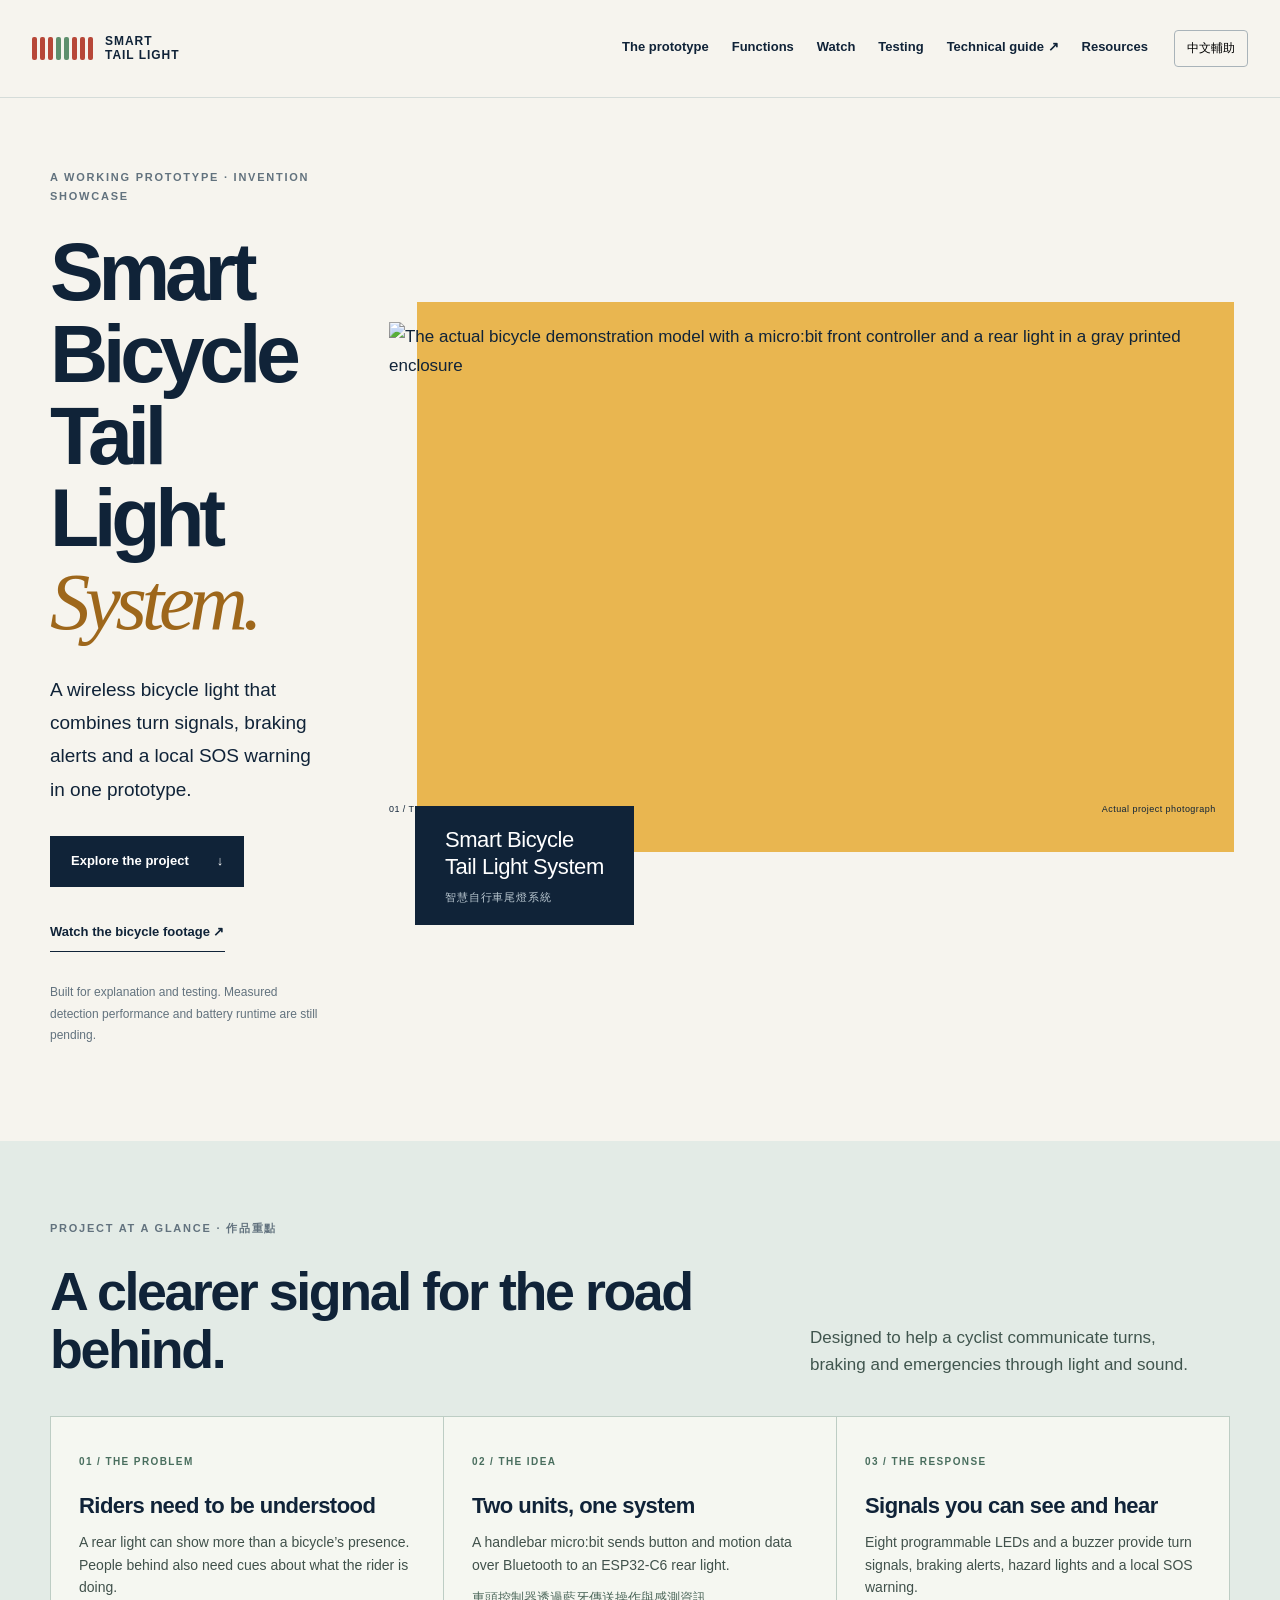
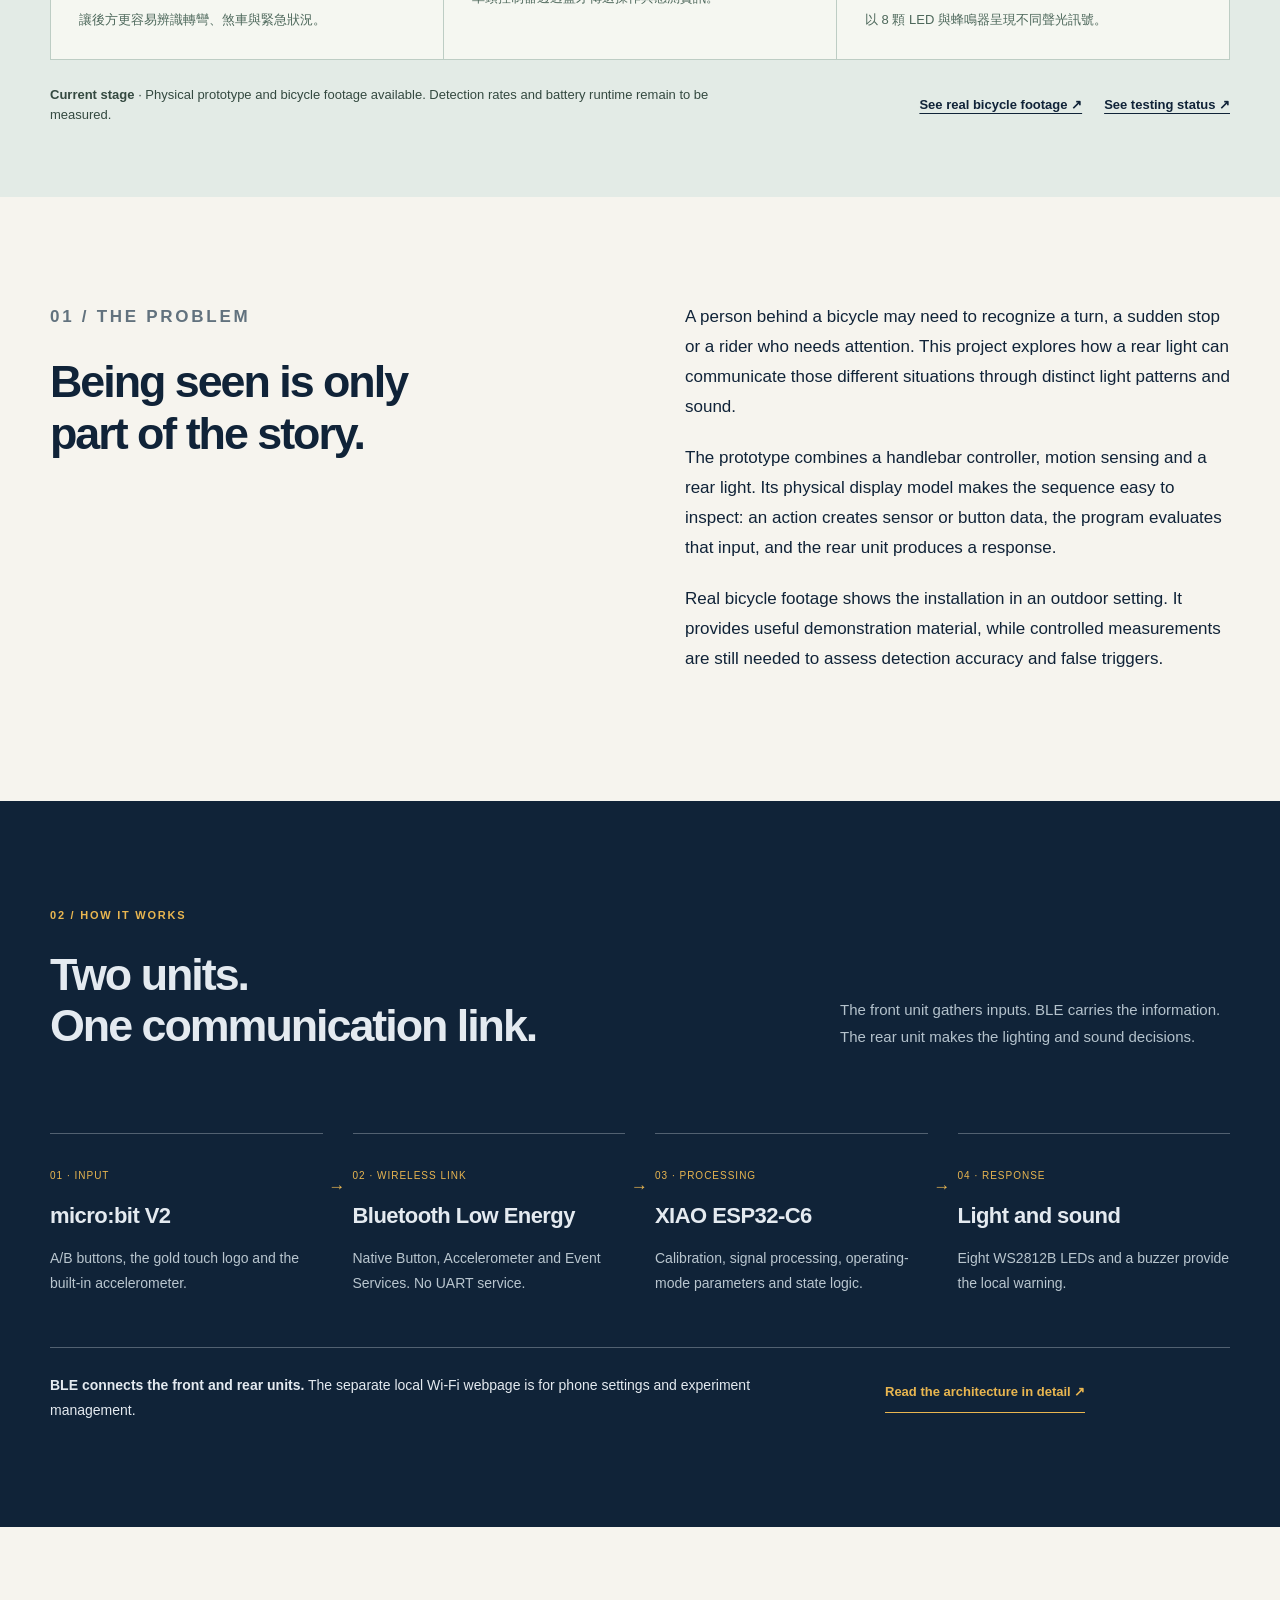
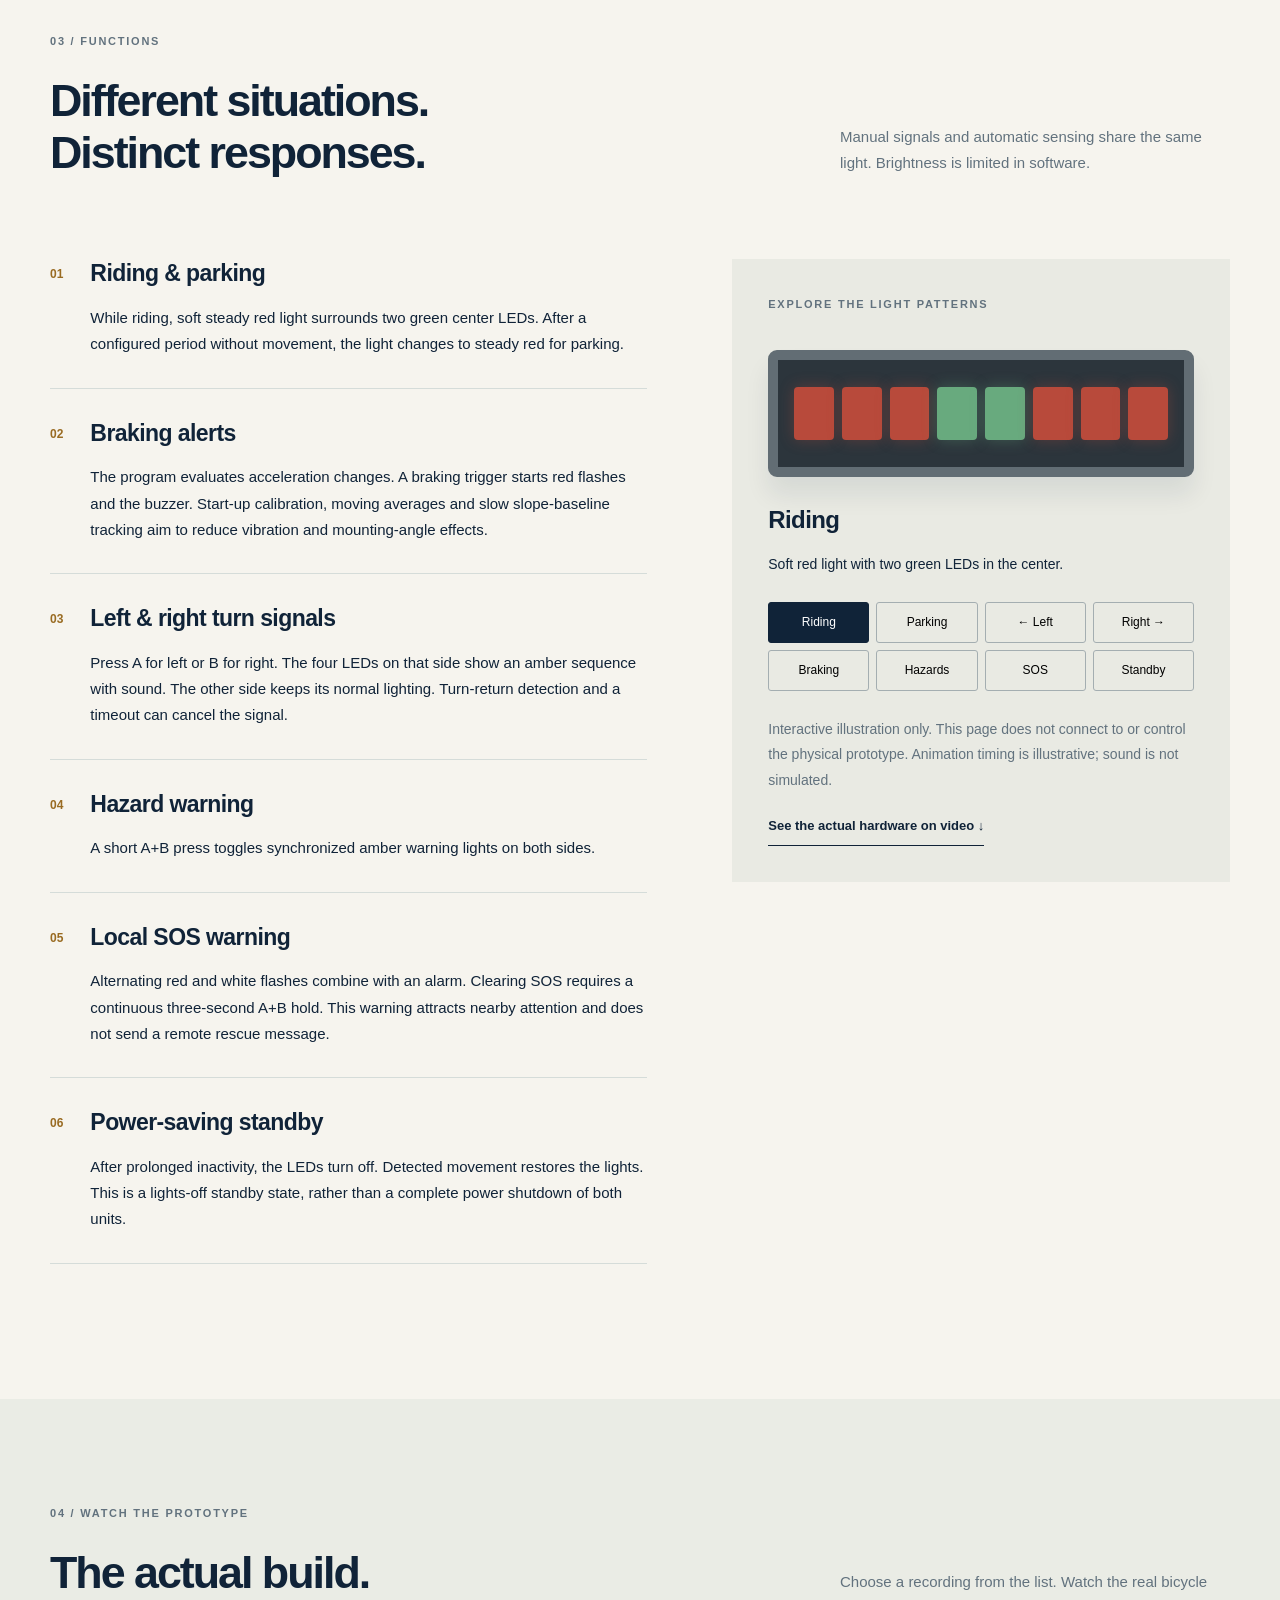
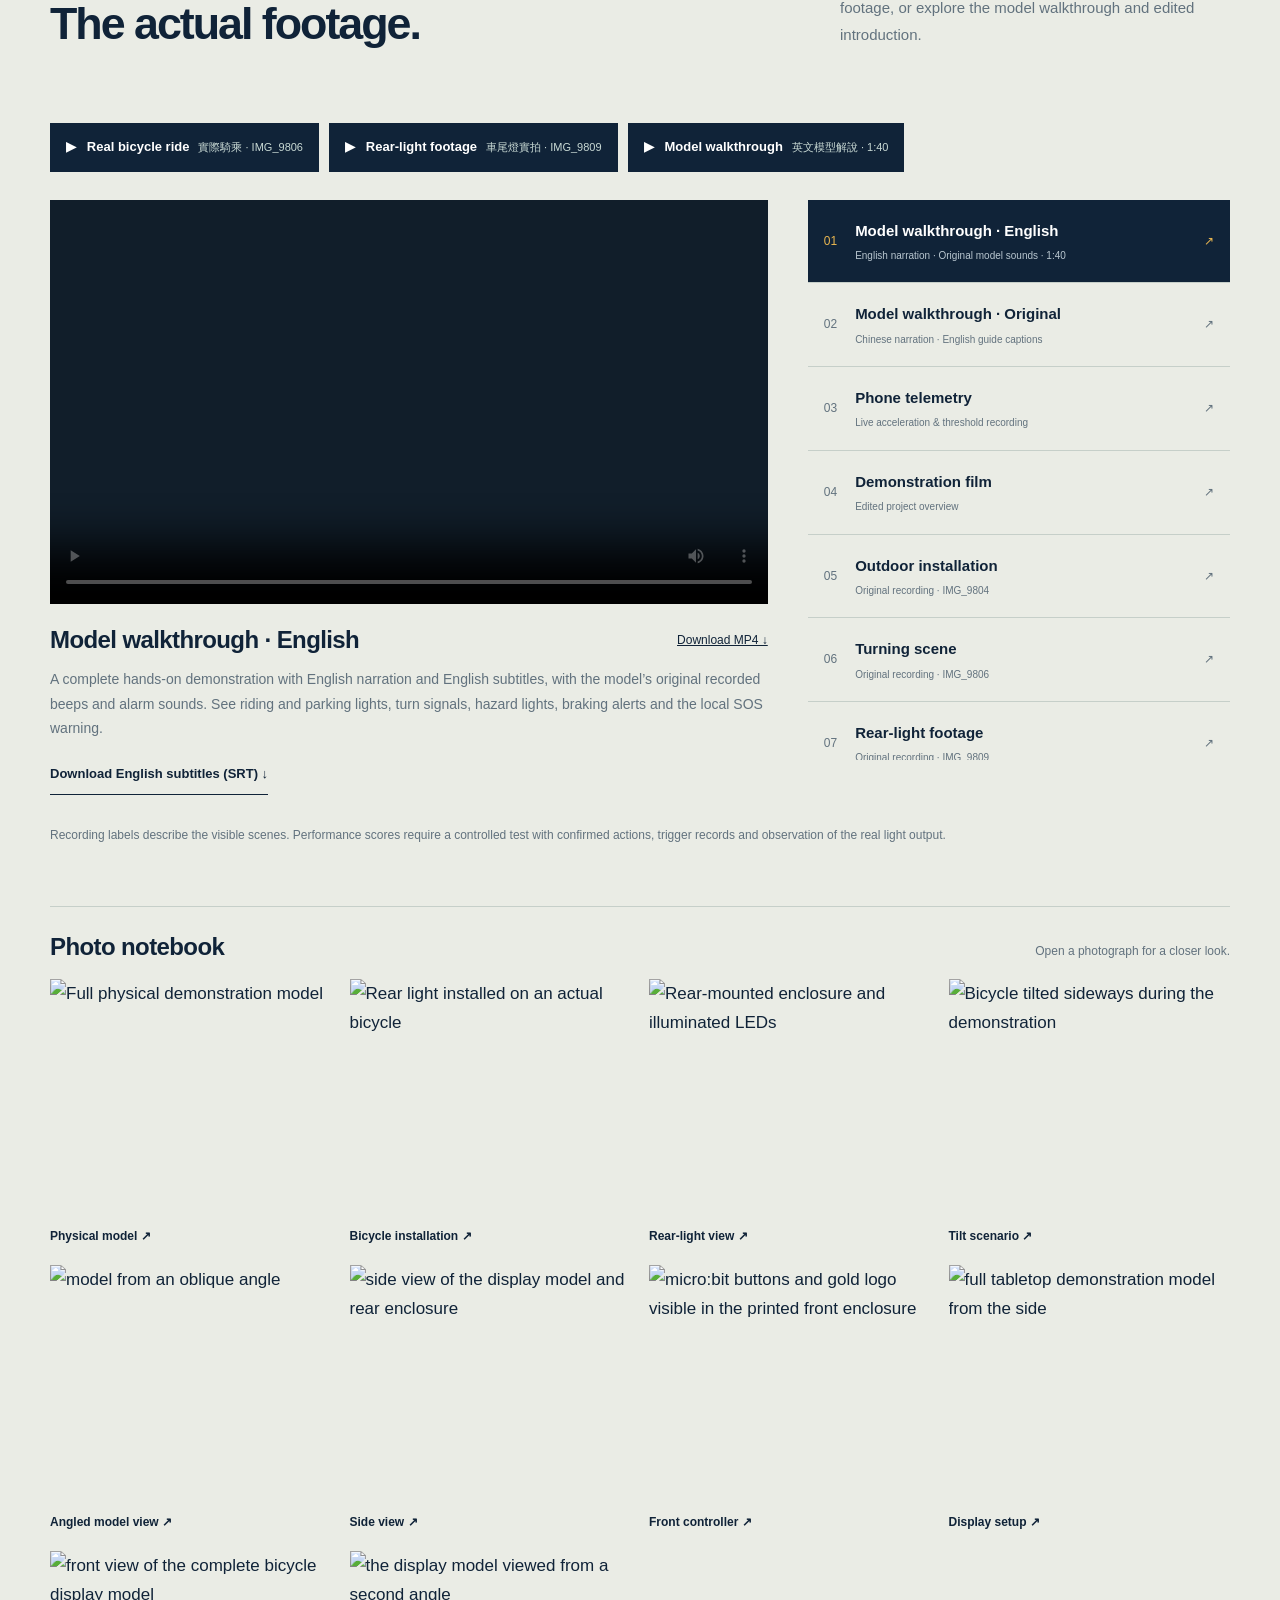
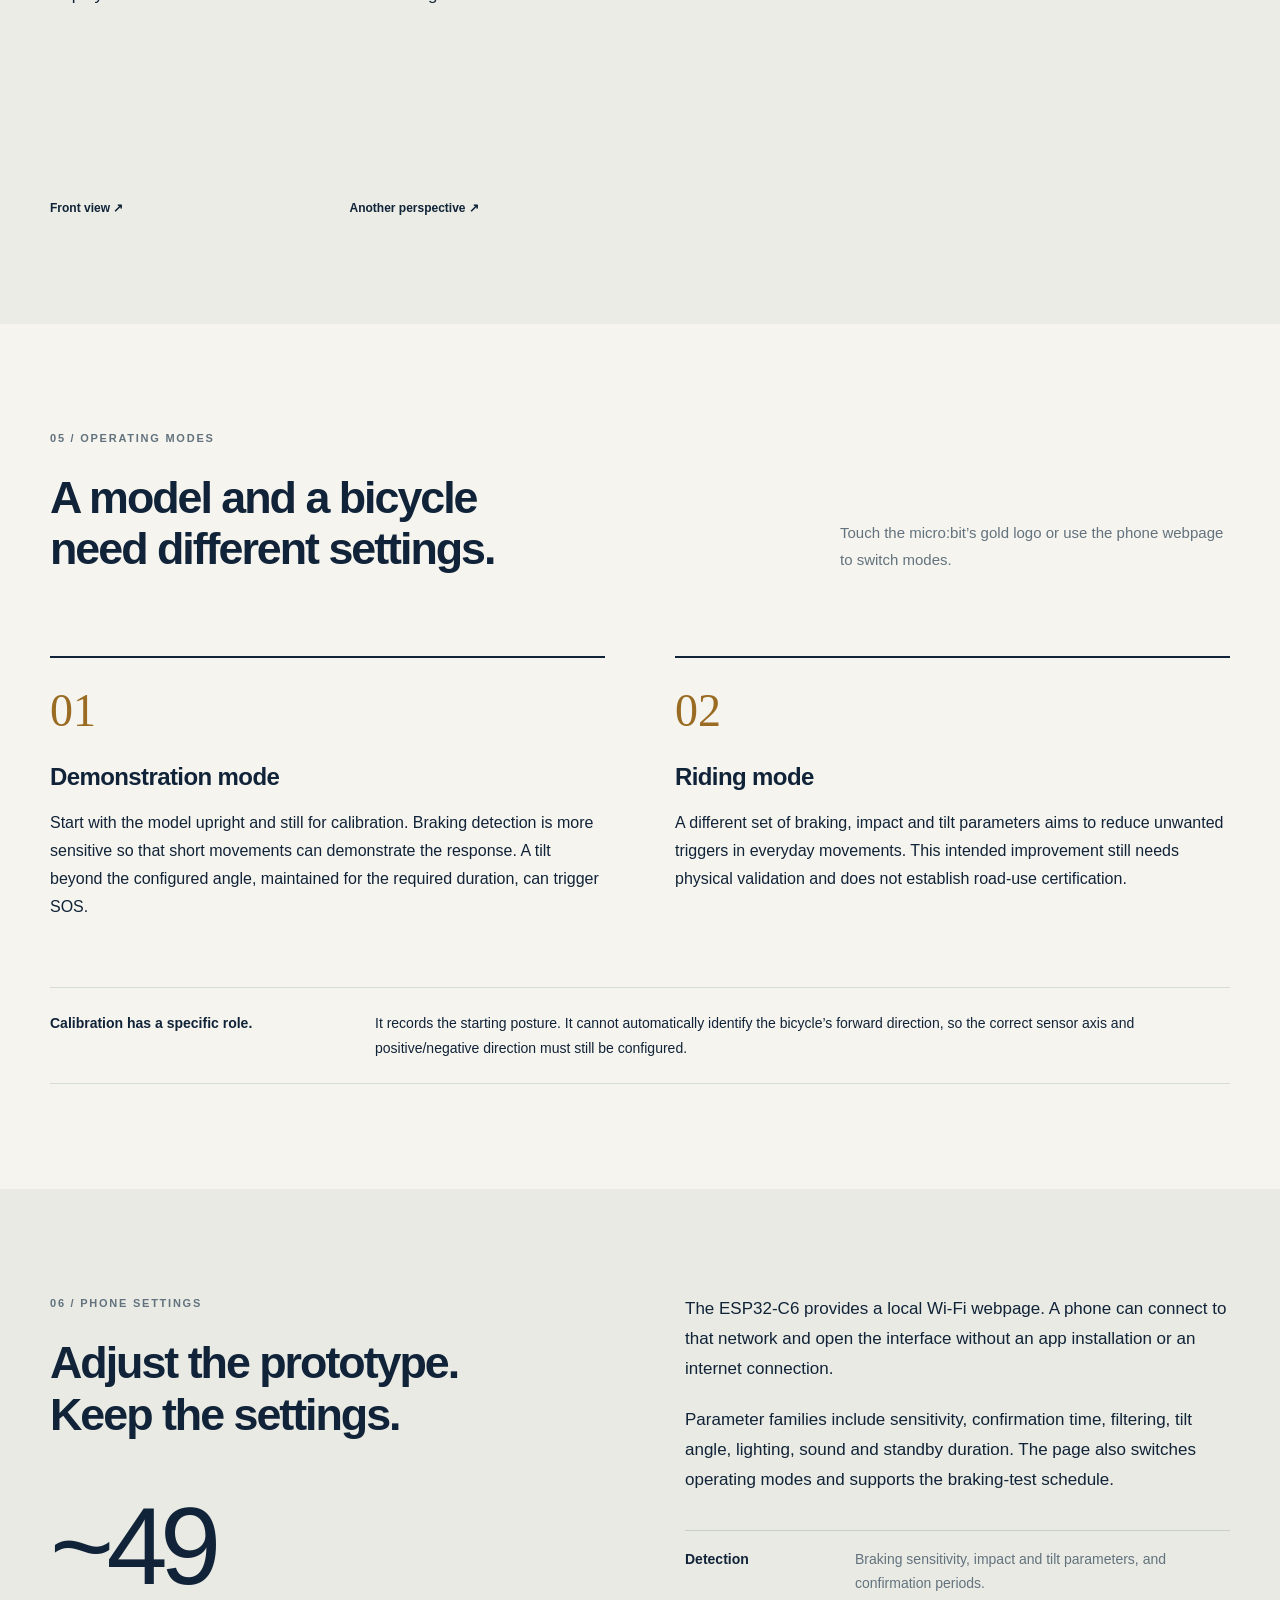
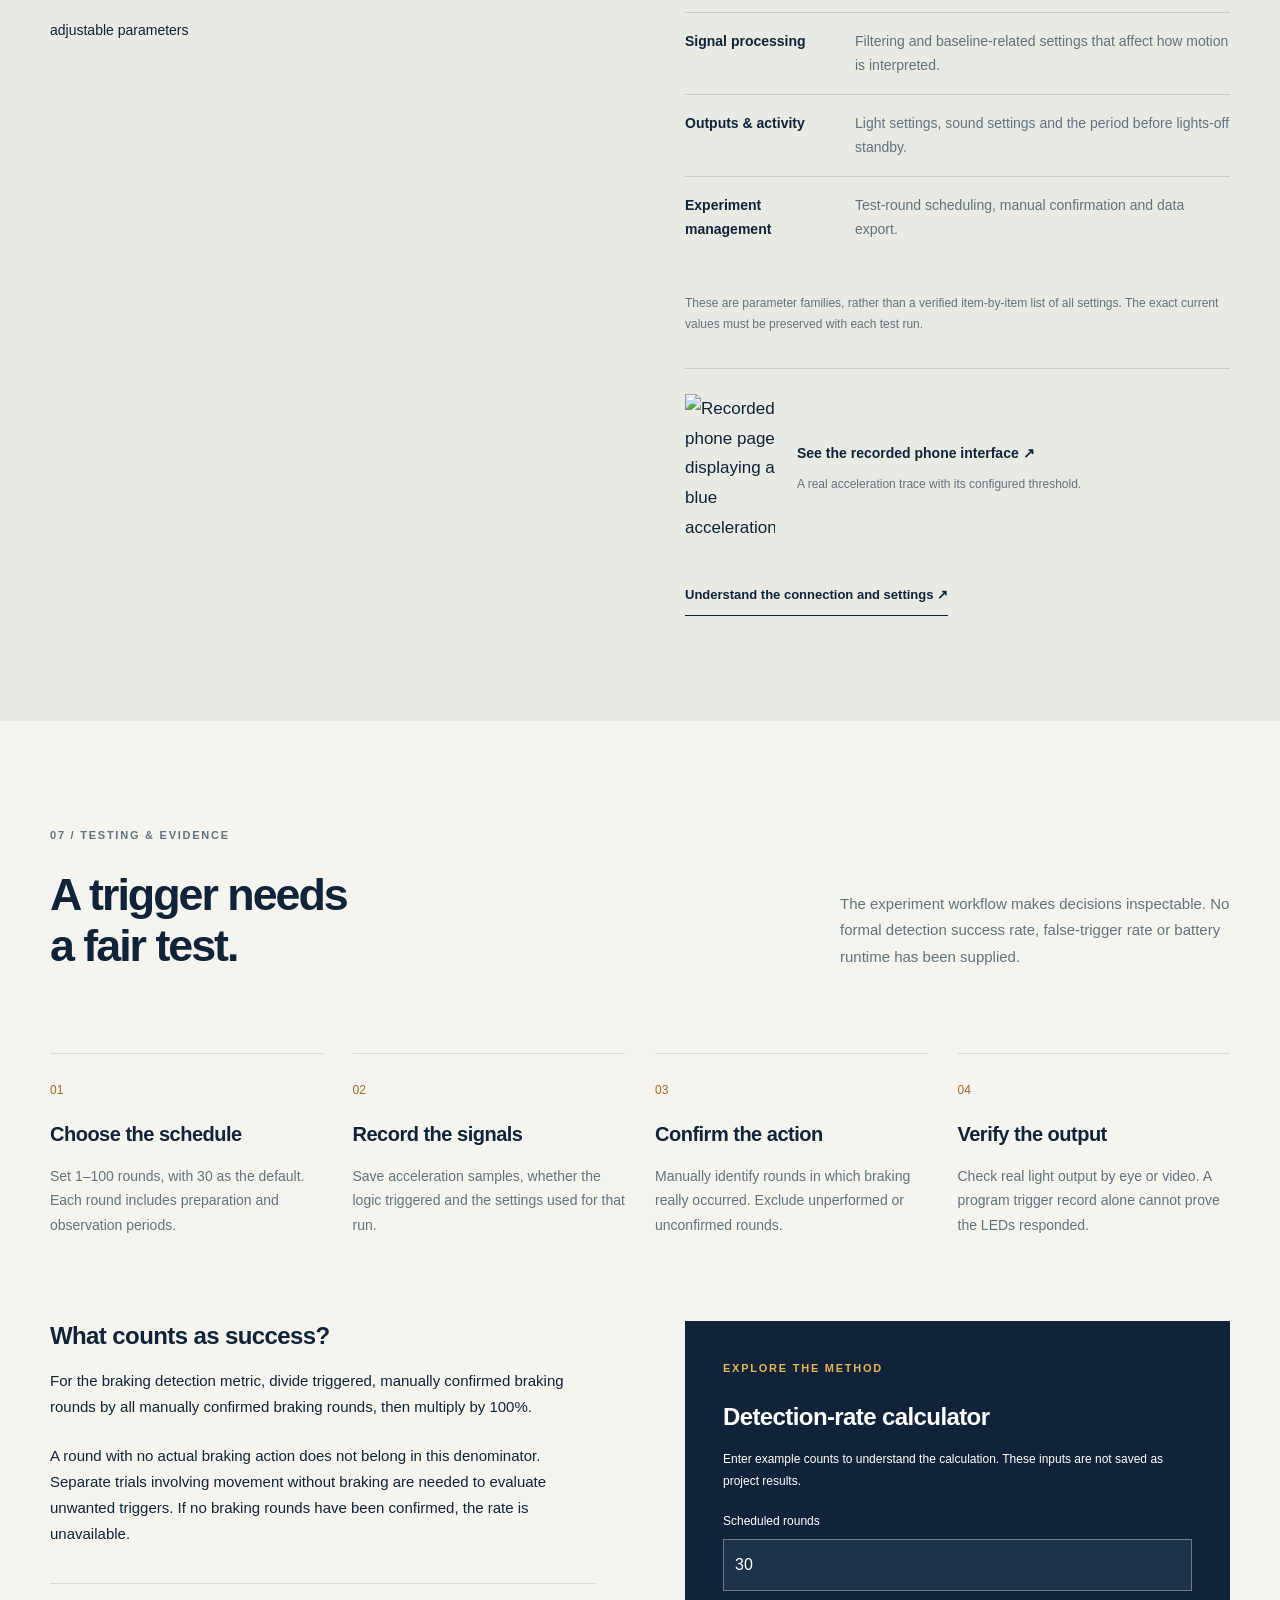
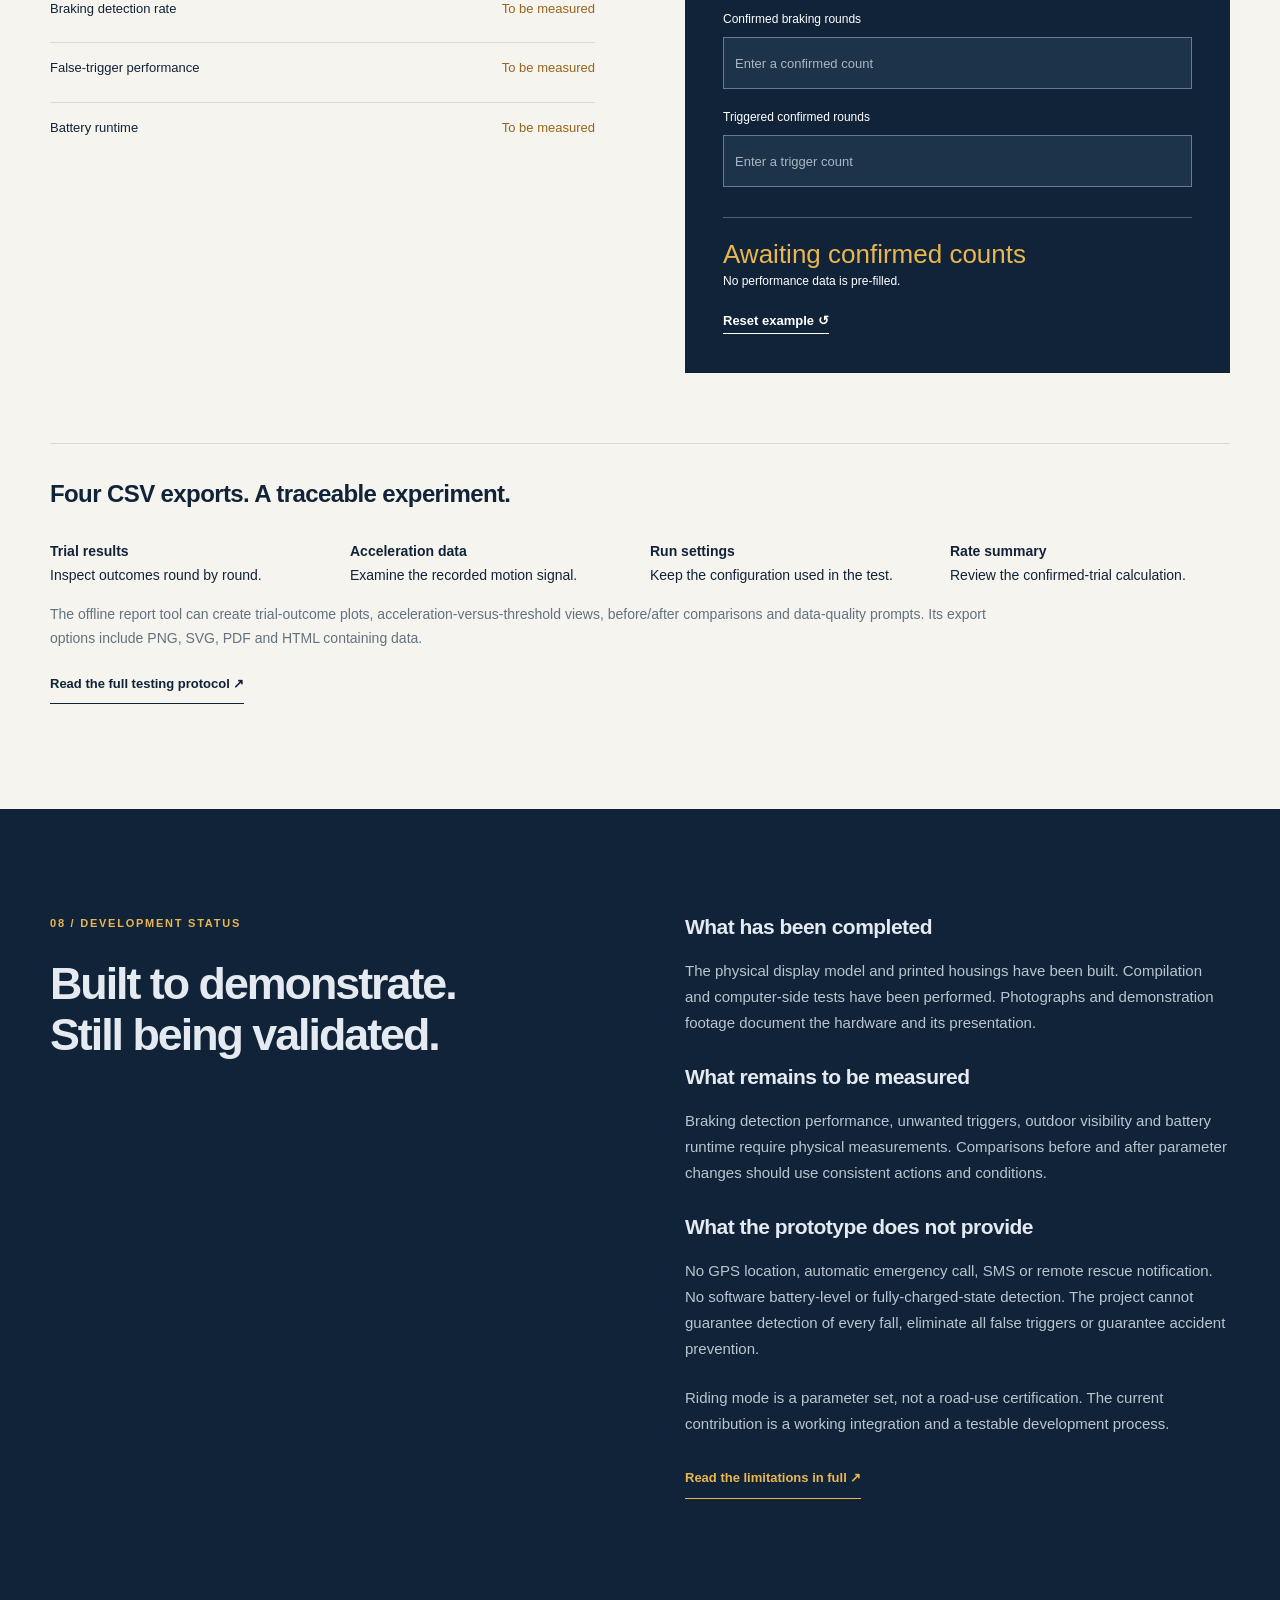
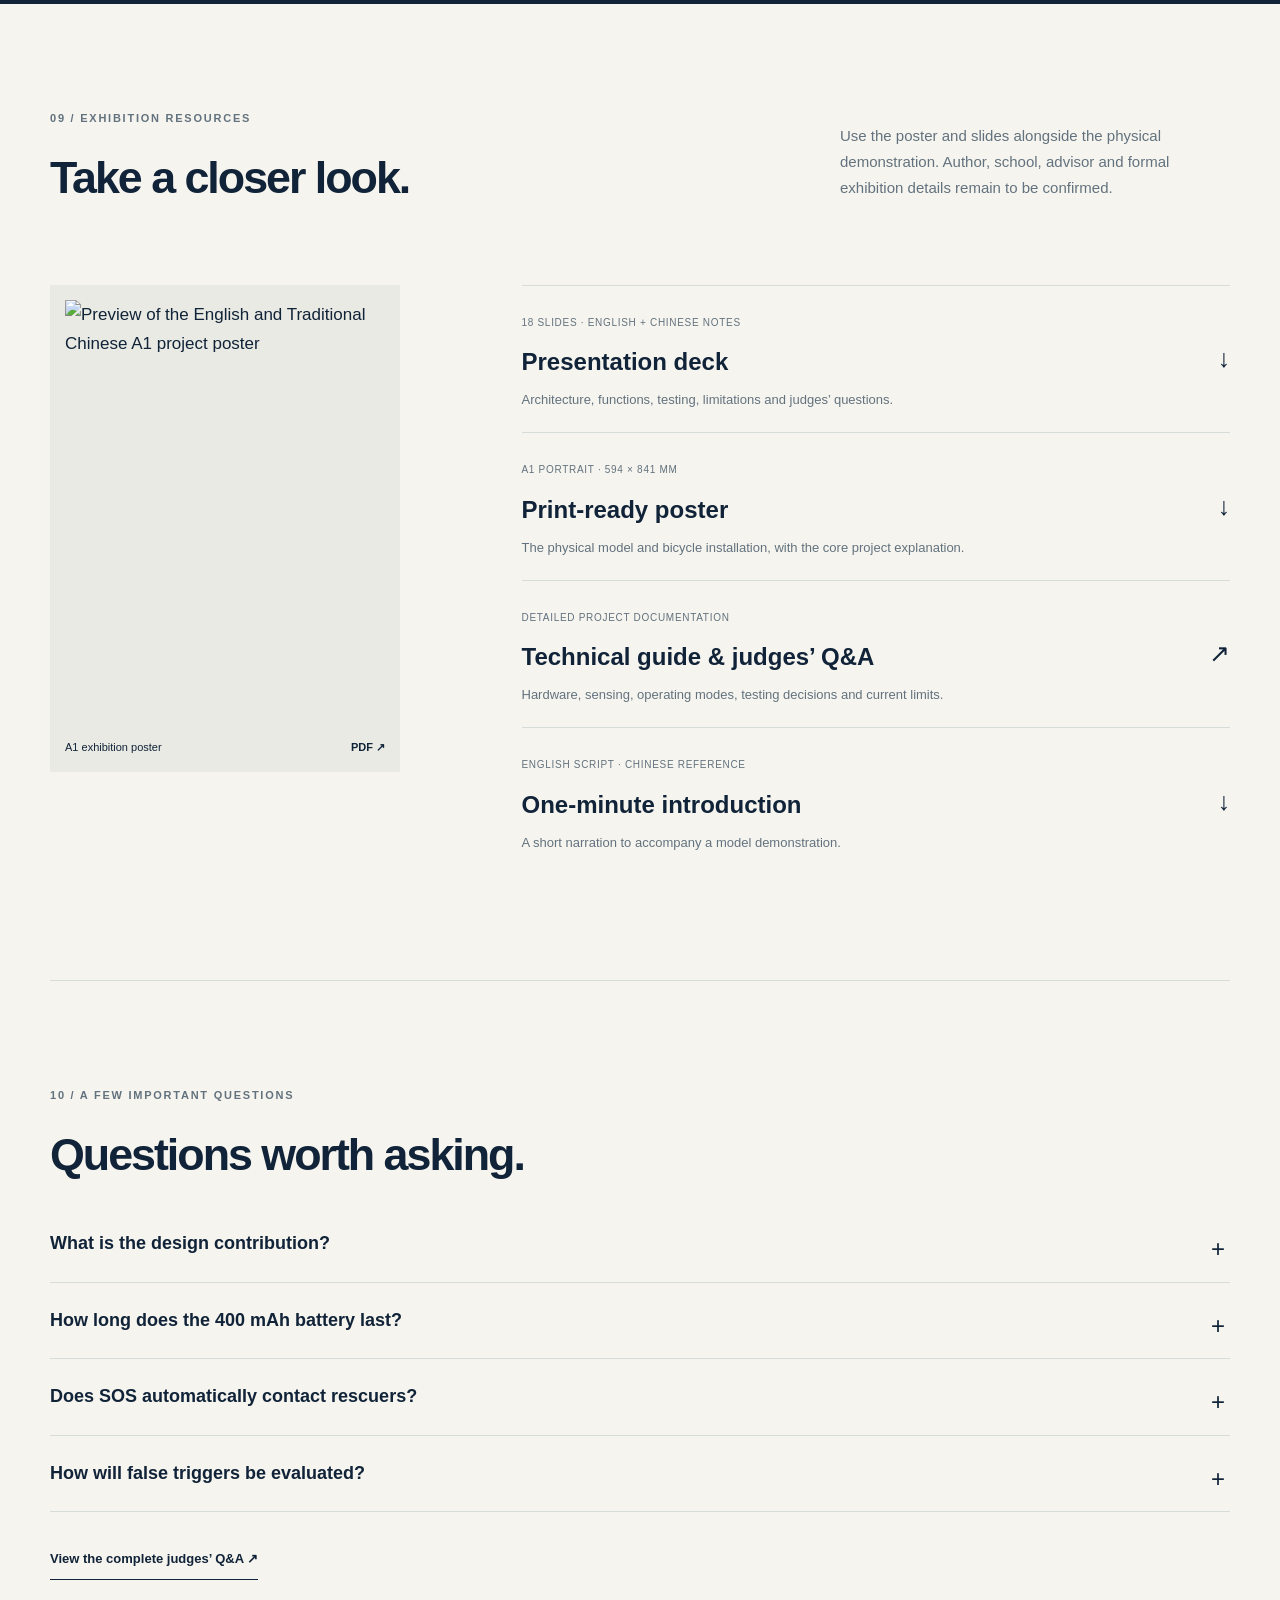
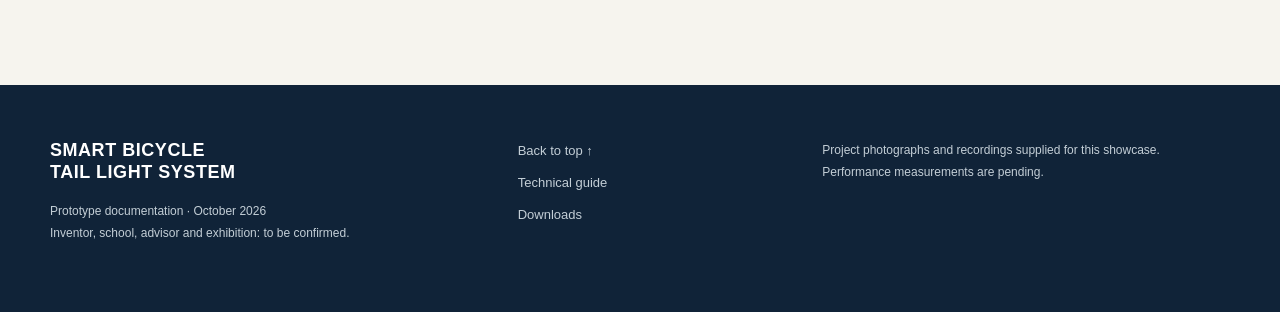
==== index.html @ 163c27d5 "Publish bicycle tail light exhibition website" ====
<!DOCTYPE html>

<html lang="en">
<head>
<meta charset="utf-8"/><meta content="width=device-width, initial-scale=1" name="viewport"/>
<title>Smart Bicycle Tail Light System | A working invention prototype</title>
<meta content="Explore a student-built bicycle tail light prototype through real photographs, demonstration videos, BLE architecture, offline settings and a transparent test method." name="description"/>
<meta content="#102338" name="theme-color"/><meta content="Smart Bicycle Tail Light System" property="og:title"/><meta content="Manual signals, motion sensing and local light-and-sound warnings. Explore the actual prototype and its test method." property="og:description"/><meta content="website" property="og:type"/>
<link href="styles.css" rel="stylesheet"/><script defer="" src="app.js"></script>
<link href="https://raychang1227.github.io/bicycle-light/" rel="canonical"/><meta content="https://raychang1227.github.io/bicycle-light/" property="og:url"/><meta content="https://raychang1227.github.io/bicycle-light/assets/model.jpg" property="og:image"/></head>
<body>
<a class="skip" href="#main">Skip to content</a>
<header class="site-header"><a class="brand" href="#"><span aria-hidden="true" class="brand-mark"><i></i><i></i><i></i><i></i><i></i><i></i><i></i><i></i></span><span>SMART<br/>TAIL LIGHT</span></a><button aria-controls="navigation" aria-expanded="false" class="menu-toggle">Menu</button><nav aria-label="Main navigation" id="navigation"><a href="#prototype">The prototype</a><a href="#features">Functions</a><a href="#media">Watch</a><a href="#testing">Testing</a><a href="guide.html">Technical guide ↗</a><a href="#resources">Resources</a></nav><button aria-pressed="false" class="zh-toggle">中文輔助</button></header>
<main id="main">
<section class="hero shell">
<div class="hero-copy"><p class="eyebrow">A working prototype · Invention showcase</p><h1>Smart Bicycle<br/>Tail Light<br/><em>System.</em></h1><p class="hero-lead">A wireless bicycle light that combines turn signals, braking alerts and a local SOS warning in one prototype.</p><p class="zh">智慧自行車尾燈系統：整合方向燈、煞車與現場 SOS 聲光警示。</p><div class="actions"><a class="button primary" href="#overview">Explore the project <span>↓</span></a><a class="text-link" data-open-video="turning-scene" href="#media">Watch the bicycle footage ↗</a></div><p class="small muted">Built for explanation and testing. Measured detection performance and battery runtime are still pending.</p></div>
<figure class="hero-photo"><img alt="The actual bicycle demonstration model with a micro:bit front controller and a rear light in a gray printed enclosure" fetchpriority="high" height="864" src="assets/model.jpg" width="1536"/><figcaption><span>01 / THE PHYSICAL MODEL</span><span>Actual project photograph</span></figcaption><div class="photo-label">Smart Bicycle<br/>Tail Light System<span>智慧自行車尾燈系統</span></div></figure>
</section>
<section class="judge-overview" id="overview" aria-labelledby="overview-title"><div class="shell"><div class="overview-heading"><div><p class="eyebrow">PROJECT AT A GLANCE · 作品重點</p><h2 id="overview-title">A clearer signal for the road behind.</h2></div><p>Designed to help a cyclist communicate turns, braking and emergencies through light and sound.</p></div><div class="overview-grid"><article><span>01 / THE PROBLEM</span><h3>Riders need to be understood</h3><p>A rear light can show more than a bicycle’s presence. People behind also need cues about what the rider is doing.</p><p class="overview-zh">讓後方更容易辨識轉彎、煞車與緊急狀況。</p></article><article><span>02 / THE IDEA</span><h3>Two units, one system</h3><p>A handlebar micro:bit sends button and motion data over Bluetooth to an ESP32-C6 rear light.</p><p class="overview-zh">車頭控制器透過藍牙傳送操作與感測資訊。</p></article><article><span>03 / THE RESPONSE</span><h3>Signals you can see and hear</h3><p>Eight programmable LEDs and a buzzer provide turn signals, braking alerts, hazard lights and a local SOS warning.</p><p class="overview-zh">以 8 顆 LED 與蜂鳴器呈現不同聲光訊號。</p></article></div><div class="overview-bottom"><p><strong>Current stage</strong> · Physical prototype and bicycle footage available. Detection rates and battery runtime remain to be measured.</p><div><a href="#media" data-open-video="turning-scene">See real bicycle footage ↗</a><a href="#testing">See testing status ↗</a></div></div></div></section>
<section class="shell section split intro" id="prototype"><div><p class="eyebrow">01 / The problem</p><h2>Being seen is only<br/>part of the story.</h2></div><div class="prose"><p>A person behind a bicycle may need to recognize a turn, a sudden stop or a rider who needs attention. This project explores how a rear light can communicate those different situations through distinct light patterns and sound.</p><p>The prototype combines a handlebar controller, motion sensing and a rear light. Its physical display model makes the sequence easy to inspect: an action creates sensor or button data, the program evaluates that input, and the rear unit produces a response.</p><p>Real bicycle footage shows the installation in an outdoor setting. It provides useful demonstration material, while controlled measurements are still needed to assess detection accuracy and false triggers.</p><p class="zh">實體模型能展示「操作、感測、判斷、尾燈反應」。實車影片呈現安裝與展示情境，還不能當成正式成功率證明。</p></div></section>
<section class="dark-section" id="system"><div class="shell section"><div class="section-heading"><div><p class="eyebrow">02 / How it works</p><h2>Two units.<br/>One communication link.</h2></div><p>The front unit gathers inputs. BLE carries the information. The rear unit makes the lighting and sound decisions.</p></div><ol class="system-flow"><li><span>01 · INPUT</span><h3>micro:bit V2</h3><p>A/B buttons, the gold touch logo and the built-in accelerometer.</p></li><li><span>02 · WIRELESS LINK</span><h3>Bluetooth Low Energy</h3><p>Native Button, Accelerometer and Event Services. No UART service.</p></li><li><span>03 · PROCESSING</span><h3>XIAO ESP32-C6</h3><p>Calibration, signal processing, operating-mode parameters and state logic.</p></li><li><span>04 · RESPONSE</span><h3>Light and sound</h3><p>Eight WS2812B LEDs and a buzzer provide the local warning.</p></li></ol><div class="system-foot"><p><strong>BLE connects the front and rear units.</strong> The separate local Wi-Fi webpage is for phone settings and experiment management.</p><a class="text-link light" href="guide.html#architecture">Read the architecture in detail ↗</a></div><p class="zh">車頭與尾燈使用 BLE 通訊；手機設定使用 ESP32-C6 的本地 Wi-Fi，兩者用途不同。</p></div></section>
<section class="shell section" id="features"><div class="section-heading"><div><p class="eyebrow">03 / Functions</p><h2>Different situations.<br/>Distinct responses.</h2></div><p>Manual signals and automatic sensing share the same light. Brightness is limited in software.</p></div>
<div class="feature-layout"><div class="feature-list">
<article><span class="number">01</span><div><h3>Riding &amp; parking</h3><p>While riding, soft steady red light surrounds two green center LEDs. After a configured period without movement, the light changes to steady red for parking.</p><p class="zh">巡航為柔和紅燈加中央兩顆綠燈；靜止一段設定時間後切換為全紅。</p></div></article>
<article><span class="number">02</span><div><h3>Braking alerts</h3><p>The program evaluates acceleration changes. A braking trigger starts red flashes and the buzzer. Start-up calibration, moving averages and slow slope-baseline tracking aim to reduce vibration and mounting-angle effects.</p><p class="zh">以加速度變化判斷煞車，搭配開機校正、移動平均及坡度基準追蹤，實際效果仍待驗證。</p></div></article>
<article><span class="number">03</span><div><h3>Left &amp; right turn signals</h3><p>Press A for left or B for right. The four LEDs on that side show an amber sequence with sound. The other side keeps its normal lighting. Turn-return detection and a timeout can cancel the signal.</p><p class="zh">A 左轉、B 右轉，同側四顆燈黃光流水，另一側維持照明；具轉彎後取消與超時關閉功能。</p></div></article>
<article><span class="number">04</span><div><h3>Hazard warning</h3><p>A short A+B press toggles synchronized amber warning lights on both sides.</p><p class="zh">短按 A+B，開啟或解除雙黃警示。</p></div></article>
<article><span class="number">05</span><div><h3>Local SOS warning</h3><p>Alternating red and white flashes combine with an alarm. Clearing SOS requires a continuous three-second A+B hold. This warning attracts nearby attention and does not send a remote rescue message.</p><p class="zh">紅白交替閃光及警報音，需連續長按 A+B 三秒解除。SOS 只在現場警示，不會自動報警。</p></div></article>
<article><span class="number">06</span><div><h3>Power-saving standby</h3><p>After prolonged inactivity, the LEDs turn off. Detected movement restores the lights. This is a lights-off standby state, rather than a complete power shutdown of both units.</p><p class="zh">長時間未移動時關燈，偵測移動後恢復；不是整套系統完全斷電。</p></div></article></div>
<aside class="signal-demo"><p class="eyebrow">Explore the light patterns</p><div class="light-housing"><div aria-hidden="true" class="led-strip"><i></i><i></i><i></i><i></i><i></i><i></i><i></i><i></i></div></div><h3 id="signal-title">Riding</h3><p aria-live="polite" id="signal-description">Soft red light with two green LEDs in the center.</p><div aria-label="Choose an illustrated light state" class="signal-buttons" role="group"><button aria-pressed="true" data-signal="riding">Riding</button><button aria-pressed="false" data-signal="parking">Parking</button><button aria-pressed="false" data-signal="left">← Left</button><button aria-pressed="false" data-signal="right">Right →</button><button aria-pressed="false" data-signal="braking">Braking</button><button aria-pressed="false" data-signal="hazard">Hazards</button><button aria-pressed="false" data-signal="sos">SOS</button><button aria-pressed="false" data-signal="standby">Standby</button></div><p class="small muted">Interactive illustration only. This page does not connect to or control the physical prototype. Animation timing is illustrative; sound is not simulated.</p><a class="text-link" href="#media">See the actual hardware on video ↓</a></aside></div>
</section>
<section class="media-section" id="media"><div class="shell section"><div class="section-heading"><div><p class="eyebrow">04 / Watch the prototype</p><h2>The actual build.<br/>The actual footage.</h2></div><p>Choose a recording from the list. Watch the real bicycle footage, or explore the model walkthrough and edited introduction.</p></div><div class="video-shortcuts" aria-label="Featured recordings"><a href="#media" data-open-video="turning-scene">▶ &nbsp; Real bicycle ride <small>實際騎乘 · IMG_9806</small></a><a href="#media" data-open-video="rear-light-footage">▶ &nbsp; Rear-light footage <small>車尾燈實拍 · IMG_9809</small></a><a href="#media" data-open-video="english-walkthrough">▶ &nbsp; Model walkthrough <small>英文模型解說 · 1:40</small></a></div><div class="video-layout"><div><video controls="" id="main-video" playsinline="" poster="assets/english-walkthrough-cover.jpg" preload="metadata"><source src="media/english-walkthrough-with-sounds.mp4" type="video/mp4"/>Your browser does not support embedded video. <a href="media/english-walkthrough-with-sounds.mp4">Download the English walkthrough.</a></video><div class="video-caption"><h3 id="video-title">Model walkthrough · English</h3><a download="" href="media/english-walkthrough-with-sounds.mp4" id="video-download">Download MP4 ↓</a></div><p id="video-description">A complete hands-on demonstration with English narration and English subtitles, with the model’s original recorded beeps and alarm sounds. See riding and parking lights, turn signals, hazard lights, braking alerts and the local SOS warning.</p><a class="text-link" download="" href="media/english-walkthrough.srt">Download English subtitles (SRT) ↓</a></div><div aria-label="Choose a recording" class="playlist"><button aria-pressed="true" class="selected" data-video="english-walkthrough"><span>01</span><div><strong>Model walkthrough · English</strong><small>English narration · Original model sounds · 1:40</small></div><span>↗</span></button><button aria-pressed="false" data-video="model-walkthrough"><span>02</span><div><strong>Model walkthrough · Original</strong><small>Chinese narration · English guide captions</small></div><span>↗</span></button><button aria-pressed="false" data-video="phone-telemetry"><span>03</span><div><strong>Phone telemetry</strong><small>Live acceleration &amp; threshold recording</small></div><span>↗</span></button><button aria-pressed="false" data-video="demonstration"><span>04</span><div><strong>Demonstration film</strong><small>Edited project overview</small></div><span>↗</span></button><button aria-pressed="false" data-video="outdoor-ride"><span>05</span><div><strong>Outdoor installation</strong><small>Original recording · IMG_9804</small></div><span>↗</span></button><button aria-pressed="false" data-video="turning-scene"><span>06</span><div><strong>Turning scene</strong><small>Original recording · IMG_9806</small></div><span>↗</span></button><button aria-pressed="false" data-video="rear-light-footage"><span>07</span><div><strong>Rear-light footage</strong><small>Original recording · IMG_9809</small></div><span>↗</span></button><button aria-pressed="false" data-video="stationary-scene"><span>08</span><div><strong>Stationary light scene</strong><small>Original recording · IMG_9810</small></div><span>↗</span></button><button aria-pressed="false" data-video="tilt-demonstration"><span>09</span><div><strong>Tilt demonstration</strong><small>Original recording · IMG_9811</small></div><span>↗</span></button></div></div><p class="media-note">Recording labels describe the visible scenes. Performance scores require a controlled test with confirmed actions, trigger records and observation of the real light output.</p>
<div class="gallery-heading"><h3>Photo notebook</h3><p>Open a photograph for a closer look.</p></div><div class="gallery"><button data-caption="Physical demonstration model. The sensor moves and tilts together with the model." data-image="assets/model.jpg"><img alt="Full physical demonstration model" loading="lazy" src="assets/model.jpg"/><span>Physical model ↗</span></button><button data-caption="Rear light mounted beneath the bicycle saddle in an outdoor recording." data-image="assets/installed.jpg"><img alt="Rear light installed on an actual bicycle" loading="lazy" src="assets/installed.jpg"/><span>Bicycle installation ↗</span></button><button data-caption="A close view from the rear-light recording. A still photograph alone does not establish a braking detection result." data-image="assets/rear-light.jpg"><img alt="Rear-mounted enclosure and illuminated LEDs" loading="lazy" src="assets/rear-light.jpg"/><span>Rear-light view ↗</span></button><button data-caption="A tilt scenario from the demonstration footage, rather than a formal crash-detection validation." data-image="assets/tilt.jpg"><img alt="Bicycle tilted sideways during the demonstration" loading="lazy" src="assets/tilt.jpg"/><span>Tilt scenario ↗</span></button><button data-caption="The front controller and rear unit on the physical display model." data-image="assets/model-angle.jpg"><img alt="model from an oblique angle" loading="lazy" src="assets/model-angle.jpg"/><span>Angled model view ↗</span></button><button data-caption="A side view of the printed enclosures and their mounting on the display." data-image="assets/model-side.jpg"><img alt="side view of the display model and rear enclosure" loading="lazy" src="assets/model-side.jpg"/><span>Side view ↗</span></button><button data-caption="The micro:bit V2 in its printed mount, with A/B buttons and gold touch logo visible." data-image="assets/front-controller.jpg"><img alt="micro:bit buttons and gold logo visible in the printed front enclosure" loading="lazy" src="assets/front-controller.jpg"/><span>Front controller ↗</span></button><button data-caption="The complete display model with both electronics units mounted to it." data-image="assets/model-display.jpg"><img alt="full tabletop demonstration model from the side" loading="lazy" src="assets/model-display.jpg"/><span>Display setup ↗</span></button><button data-caption="The display model with the red and green light pattern visible." data-image="assets/model-front.jpg"><img alt="front view of the complete bicycle display model" loading="lazy" src="assets/model-front.jpg"/><span>Front view ↗</span></button><button data-caption="A second view documenting the model and printed components." data-image="assets/model-reverse.jpg"><img alt="the display model viewed from a second angle" loading="lazy" src="assets/model-reverse.jpg"/><span>Another perspective ↗</span></button></div><p class="zh">以上均使用你上傳的模型照片及實際錄影畫面，沒有用生成圖片代替作品。</p></div></section>
<section class="shell section" id="modes"><div class="section-heading"><div><p class="eyebrow">05 / Operating modes</p><h2>A model and a bicycle<br/>need different settings.</h2></div><p>Touch the micro:bit’s gold logo or use the phone webpage to switch modes.</p></div><div class="mode-grid"><article><span class="mode-number">01</span><h3>Demonstration mode</h3><p>Start with the model upright and still for calibration. Braking detection is more sensitive so that short movements can demonstrate the response. A tilt beyond the configured angle, maintained for the required duration, can trigger SOS.</p><p class="zh">適合模型短距離展示。先扶正校正，再用超過設定角度且持續足夠時間的傾倒觸發 SOS。</p></article><article><span class="mode-number">02</span><h3>Riding mode</h3><p>A different set of braking, impact and tilt parameters aims to reduce unwanted triggers in everyday movements. This intended improvement still needs physical validation and does not establish road-use certification.</p><p class="zh">使用不同的煞車、撞擊與傾倒參數，以降低日常誤觸為目標；效果待測，沒有道路使用認證。</p></article></div><div class="note"><strong>Calibration has a specific role.</strong><p>It records the starting posture. It cannot automatically identify the bicycle’s forward direction, so the correct sensor axis and positive/negative direction must still be configured.</p></div></section>
<section class="settings-section" id="settings"><div class="shell section split"><div><p class="eyebrow">06 / Phone settings</p><h2>Adjust the prototype.<br/>Keep the settings.</h2><p class="large-stat">~49<span>adjustable parameters</span></p><p class="zh">約 49 項設定，可透過手機離線網頁調整。</p></div><div class="prose"><p>The ESP32-C6 provides a local Wi-Fi webpage. A phone can connect to that network and open the interface without an app installation or an internet connection.</p><p>Parameter families include sensitivity, confirmation time, filtering, tilt angle, lighting, sound and standby duration. The page also switches operating modes and supports the braking-test schedule.</p><dl class="setting-list"><div><dt>Detection</dt><dd>Braking sensitivity, impact and tilt parameters, and confirmation periods.</dd></div><div><dt>Signal processing</dt><dd>Filtering and baseline-related settings that affect how motion is interpreted.</dd></div><div><dt>Outputs &amp; activity</dt><dd>Light settings, sound settings and the period before lights-off standby.</dd></div><div><dt>Experiment management</dt><dd>Test-round scheduling, manual confirmation and data export.</dd></div></dl><p class="small muted">These are parameter families, rather than a verified item-by-item list of all settings. The exact current values must be preserved with each test run.</p><a class="phone-recording" data-open-video="phone-telemetry" href="#media"><img alt="Recorded phone page displaying a blue acceleration trace and a dashed red trigger threshold" loading="lazy" src="assets/phone-telemetry-cover.jpg"/><span><strong>See the recorded phone interface ↗</strong><small>A real acceleration trace with its configured threshold.</small></span></a><a class="text-link" href="guide.html#phone">Understand the connection and settings ↗</a></div></div></section>
<section class="shell section" id="testing"><div class="section-heading"><div><p class="eyebrow">07 / Testing &amp; evidence</p><h2>A trigger needs<br/>a fair test.</h2></div><p>The experiment workflow makes decisions inspectable. No formal detection success rate, false-trigger rate or battery runtime has been supplied.</p></div><ol class="test-steps"><li><span>01</span><h3>Choose the schedule</h3><p>Set 1–100 rounds, with 30 as the default. Each round includes preparation and observation periods.</p></li><li><span>02</span><h3>Record the signals</h3><p>Save acceleration samples, whether the logic triggered and the settings used for that run.</p></li><li><span>03</span><h3>Confirm the action</h3><p>Manually identify rounds in which braking really occurred. Exclude unperformed or unconfirmed rounds.</p></li><li><span>04</span><h3>Verify the output</h3><p>Check real light output by eye or video. A program trigger record alone cannot prove the LEDs responded.</p></li></ol><div class="testing-grid"><div class="prose"><h3>What counts as success?</h3><p>For the braking detection metric, divide triggered, manually confirmed braking rounds by all manually confirmed braking rounds, then multiply by 100%.</p><p>A round with no actual braking action does not belong in this denominator. Separate trials involving movement without braking are needed to evaluate unwanted triggers. If no braking rounds have been confirmed, the rate is unavailable.</p><p class="zh">煞車成功率分母只包括人工確認確實煞車的輪次；未做、未確認者排除。沒有有效輪次時，不能計算成功率。</p><div class="measurement-status"><p><span>Braking detection rate</span><strong>To be measured</strong></p><p><span>False-trigger performance</span><strong>To be measured</strong></p><p><span>Battery runtime</span><strong>To be measured</strong></p></div></div><form class="rate-calculator" id="rate-form"><p class="eyebrow">Explore the method</p><h3>Detection-rate calculator</h3><p class="small">Enter example counts to understand the calculation. These inputs are not saved as project results.</p><label>Scheduled rounds <input id="scheduled" inputmode="numeric" max="100" min="1" required="" type="number" value="30"/></label><label>Confirmed braking rounds <input id="confirmed" inputmode="numeric" max="100" min="0" placeholder="Enter a confirmed count" required="" type="number"/></label><label>Triggered confirmed rounds <input id="triggered" inputmode="numeric" max="100" min="0" placeholder="Enter a trigger count" required="" type="number"/></label><div aria-live="polite" class="calculator-result" id="rate-result">Awaiting confirmed counts</div><p class="small" id="rate-detail">No performance data is pre-filled.</p><button class="text-link" type="reset">Reset example ↺</button></form></div><div class="records"><h3>Four CSV exports. A traceable experiment.</h3><div><p><strong>Trial results</strong><br/>Inspect outcomes round by round.</p><p><strong>Acceleration data</strong><br/>Examine the recorded motion signal.</p><p><strong>Run settings</strong><br/>Keep the configuration used in the test.</p><p><strong>Rate summary</strong><br/>Review the confirmed-trial calculation.</p></div><p>The offline report tool can create trial-outcome plots, acceleration-versus-threshold views, before/after comparisons and data-quality prompts. Its export options include PNG, SVG, PDF and HTML containing data.</p><a class="text-link" href="guide.html#protocol">Read the full testing protocol ↗</a></div></section>
<section class="dark-section" id="limits"><div class="shell section split"><div><p class="eyebrow">08 / Development status</p><h2>Built to demonstrate.<br/>Still being validated.</h2><p class="zh">模型與外殼已完成，仍需實體及戶外測試來驗證效果。</p></div><div class="prose"><h3>What has been completed</h3><p>The physical display model and printed housings have been built. Compilation and computer-side tests have been performed. Photographs and demonstration footage document the hardware and its presentation.</p><h3>What remains to be measured</h3><p>Braking detection performance, unwanted triggers, outdoor visibility and battery runtime require physical measurements. Comparisons before and after parameter changes should use consistent actions and conditions.</p><h3>What the prototype does not provide</h3><p>No GPS location, automatic emergency call, SMS or remote rescue notification. No software battery-level or fully-charged-state detection. The project cannot guarantee detection of every fall, eliminate all false triggers or guarantee accident prevention.</p><p>Riding mode is a parameter set, not a road-use certification. The current contribution is a working integration and a testable development process.</p><a class="text-link light" href="guide.html#limits">Read the limitations in full ↗</a></div></div></section>
<section class="shell section" id="resources"><div class="section-heading"><div><p class="eyebrow">09 / Exhibition resources</p><h2>Take a closer look.</h2></div><p>Use the poster and slides alongside the physical demonstration. Author, school, advisor and formal exhibition details remain to be confirmed.</p></div><div class="resource-layout"><a class="poster-resource" href="downloads/Exhibition-Poster-A1.pdf" rel="noopener" target="_blank"><img alt="Preview of the English and Traditional Chinese A1 project poster" loading="lazy" src="assets/poster.jpg"/><span>A1 exhibition poster <b>PDF ↗</b></span></a><div class="resource-links"><a download="" href="downloads/Exhibition-Presentation.pptx"><span><small>18 SLIDES · ENGLISH + CHINESE NOTES</small><strong>Presentation deck</strong><p>Architecture, functions, testing, limitations and judges’ questions.</p></span><b>↓</b></a><a download="" href="downloads/Exhibition-Poster-A1.pdf"><span><small>A1 PORTRAIT · 594 × 841 MM</small><strong>Print-ready poster</strong><p>The physical model and bicycle installation, with the core project explanation.</p></span><b>↓</b></a><a href="guide.html"><span><small>DETAILED PROJECT DOCUMENTATION</small><strong>Technical guide &amp; judges’ Q&amp;A</strong><p>Hardware, sensing, operating modes, testing decisions and current limits.</p></span><b>↗</b></a><a download="" href="downloads/Presentation-Script.txt"><span><small>ENGLISH SCRIPT · CHINESE REFERENCE</small><strong>One-minute introduction</strong><p>A short narration to accompany a model demonstration.</p></span><b>↓</b></a></div></div></section>
<section class="shell section faq-preview"><p class="eyebrow">10 / A few important questions</p><h2>Questions worth asking.</h2><details><summary>What is the design contribution?</summary><p>The project integrates rider controls, motion sensing, light-and-sound feedback, phone tuning and inspectable test records in one prototype. A prior-art review is needed before making a patent-novelty claim.</p></details><details><summary>How long does the 400 mAh battery last?</summary><p>Runtime has not been measured. The capacity alone cannot establish a four- or five-hour operating time. The test must record brightness, sound activity, wireless use and the standby pattern.</p></details><details><summary>Does SOS automatically contact rescuers?</summary><p>No. It attracts nearby attention through light and sound. It does not provide GPS, automatic calls, SMS or remote rescue notification.</p></details><details><summary>How will false triggers be evaluated?</summary><p>Use a separate set of non-braking actions, keep the test conditions documented, and record unwanted triggers. The braking-only success-rate calculation cannot establish false-trigger performance.</p></details><a class="text-link" href="guide.html#questions">View the complete judges’ Q&amp;A ↗</a></section>
</main>
<footer class="site-footer"><div class="shell"><div><p class="brand-footer">SMART BICYCLE<br/>TAIL LIGHT SYSTEM</p><p class="small">Prototype documentation · October 2026<br/>Inventor, school, advisor and exhibition: to be confirmed.</p></div><div><a href="#">Back to top ↑</a><a href="guide.html">Technical guide</a><a href="#resources">Downloads</a></div><p class="small">Project photographs and recordings supplied for this showcase.<br/>Performance measurements are pending.</p></div></footer>
<dialog id="photo-dialog"><button aria-label="Close enlarged photograph" class="dialog-close">Close ×</button><img alt=""/><p></p></dialog>
</body></html>
---- styles.css ----
:root{--ink:#102338;--paper:#f6f4ee;--gold:#e9b650;--muted:#62727e;--line:#d5dcd9;--white:#fff;--soft:#eeeee6;--max:1340px}*{box-sizing:border-box}html{scroll-behavior:smooth;scroll-padding-top:110px}body{margin:0;background:var(--paper);color:var(--ink);font:17px/1.75 "Segoe UI",Arial,sans-serif}img{max-width:100%;display:block}a{color:inherit;text-decoration:none}button,input{font:inherit}button,a,input,summary{touch-action:manipulation}button{cursor:pointer}button:focus-visible,a:focus-visible,input:focus-visible,summary:focus-visible{outline:3px solid #b88014;outline-offset:5px}.shell{width:min(calc(100% - 100px),var(--max));margin:auto}.section{padding-block:105px}.site-header{height:98px;display:flex;align-items:center;gap:26px;padding:0 max(32px,calc((100vw - var(--max))/2));border-bottom:1px solid var(--line);background:rgba(246,244,238,.97);position:sticky;top:0;z-index:20}.brand{display:flex;align-items:center;gap:12px;font-size:12px;line-height:1.15;letter-spacing:.08em;font-weight:800;flex-shrink:0}.brand-mark{display:flex;gap:3px;align-items:center}.brand-mark i{width:5px;height:23px;background:#b74738;border-radius:2px}.brand-mark i:nth-child(4),.brand-mark i:nth-child(5){background:#5e8f6d}.site-header nav{display:flex;gap:23px;margin-left:auto;font-size:13px;font-weight:650;white-space:nowrap}.site-header nav a{padding:11px 0;border-bottom:2px solid transparent}.site-header nav a:hover{border-color:var(--gold)}.zh-toggle{background:transparent;border:1px solid #a9b3b9;border-radius:4px;padding:7px 12px;font-size:12px;white-space:nowrap}.zh-toggle[aria-pressed=true]{background:var(--ink);color:white}.menu-toggle{display:none}.skip{position:fixed;top:-100px;left:20px;background:var(--ink);color:white;padding:12px;z-index:100}.skip:focus{top:12px}.hero{padding:70px 0 82px;display:grid;grid-template-columns:.95fr 1.05fr;gap:66px;align-items:center}.eyebrow{font-size:11px;letter-spacing:.16em;font-weight:800;text-transform:uppercase;margin:0 0 24px;color:var(--muted)}h1,h2,h3,p{margin-top:0}h1{font-size:clamp(58px,6.3vw,94px);letter-spacing:-.065em;line-height:1.02;margin-bottom:30px;font-weight:650}h1 em{font-family:Georgia,serif;font-weight:400;color:#9e671b}h2{font-size:clamp(34px,3.5vw,54px);line-height:1.15;letter-spacing:-.045em;font-weight:600;margin-bottom:26px}h3{font-size:24px;letter-spacing:-.025em;line-height:1.25;margin-bottom:17px}.hero-lead{font-size:19px;line-height:1.75;max-width:530px}.actions{display:flex;gap:26px;align-items:center;flex-wrap:wrap;margin:30px 0}.button{display:inline-flex;padding:14px 21px;gap:28px;align-items:center;font-size:13px;font-weight:700}.primary{background:var(--ink);color:white}.primary:hover{background:#29435b}.text-link{display:inline-block;font-weight:700;font-size:13px;padding:8px 0;border-bottom:1px solid currentColor}.small{font-size:12px;line-height:1.8}.muted{color:var(--muted)}.hero-photo{margin:0;position:relative;padding-top:20px}.hero-photo>img{width:100%;height:465px;object-fit:cover;object-position:54% center}.hero-photo:before{content:"";position:absolute;left:28px;right:-18px;top:0;bottom:73px;background:var(--gold);z-index:-1}.hero-photo figcaption{display:flex;justify-content:space-between;gap:12px;font-size:9px;margin-top:15px;letter-spacing:.05em}.photo-label{background:var(--ink);color:white;display:inline-block;font-size:22px;line-height:1.2;padding:21px 30px;position:relative;margin-top:-11px;margin-left:26px;letter-spacing:-.02em}.photo-label span{display:block;font-size:11px;color:#b9c7d0;margin-top:11px;letter-spacing:.08em}.facts-band{background:#eaeae0;border-block:1px solid var(--line)}.facts{display:grid;grid-template-columns:repeat(5,1fr);padding-block:25px;gap:20px}.facts p{margin:0;display:flex;flex-direction:column}.facts strong{font-size:31px;font-weight:550;letter-spacing:-.04em}.facts span{font-size:11px;color:var(--muted)}.split{display:grid;grid-template-columns:1fr 1fr;gap:90px}.prose p{margin-bottom:22px}.intro p{font-size:17px}.zh{display:none!important;font-size:14px;line-height:1.9;color:var(--muted);padding-left:14px;border-left:2px solid var(--gold);margin-top:20px}.show-zh .zh{display:block!important}.dark-section{background:var(--ink);color:#e4eaf0}.dark-section .eyebrow{color:var(--gold)}.dark-section .zh{color:#b4c2cc}.section-heading{display:flex;align-items:flex-end;justify-content:space-between;gap:70px;margin-bottom:55px}.section-heading>p{width:390px;flex-shrink:0;color:var(--muted);font-size:15px;margin-bottom:28px}.dark-section .section-heading>p{color:#b4c2cc}.system-flow{list-style:none;padding:0;margin:30px 0;display:grid;grid-template-columns:repeat(4,1fr);gap:30px}.system-flow li{border-top:1px solid #526171;padding-top:25px;position:relative}.system-flow li:not(:last-child):after{content:"→";position:absolute;right:-23px;top:38px;color:var(--gold)}.system-flow span{font-size:10px;color:var(--gold);letter-spacing:.1em}.system-flow h3{font-size:22px;margin-top:13px}.system-flow p{font-size:14px;color:#b9c6cf}.system-foot{border-top:1px solid #526171;padding-top:25px;margin-top:38px;display:flex;gap:55px;align-items:flex-start}.system-foot p{max-width:780px;font-size:14px;margin:0}.system-foot a{flex-shrink:0}.light{color:var(--gold)}.feature-layout{display:grid;grid-template-columns:1.2fr 1fr;gap:85px;align-items:start}.feature-list article{display:flex;gap:27px;padding:0 0 30px;margin:0 0 30px;border-bottom:1px solid var(--line)}.number{color:#996b22;font-size:12px;padding-top:5px;font-weight:700}.feature-list p{font-size:15px;margin-bottom:0}.feature-list h3{font-size:23px}.signal-demo{position:sticky;top:140px;background:#e9eae3;padding:36px}.signal-demo h3{margin-top:28px}.signal-demo>p:not(.eyebrow){font-size:14px}.light-housing{background:#2c353c;border:10px solid #626d74;border-radius:9px;padding:27px 16px;margin-top:35px;box-shadow:0 18px 25px #10233815}.led-strip{display:grid;grid-template-columns:repeat(8,1fr);gap:8px}.led-strip i{aspect-ratio:.75;border-radius:4px;background:#393939;box-shadow:none;transition:background-color .15s}.signal-buttons{display:grid;grid-template-columns:repeat(4,1fr);gap:7px;margin:26px 0}.signal-buttons button{font-size:12px;padding:9px 2px;background:transparent;border:1px solid #a4aeb1;border-radius:3px}.signal-buttons button[aria-pressed=true]{background:var(--ink);color:white;border-color:var(--ink)}.media-section{background:#eaece5}.video-layout{display:grid;grid-template-columns:1.7fr 1fr;gap:40px;align-items:start}video{display:block;width:100%;aspect-ratio:16/9;max-height:560px;object-fit:contain;background:#111e2a}.video-caption{display:flex;align-items:center;justify-content:space-between;gap:15px;margin-top:22px}.video-caption h3{margin:0}.video-caption a{font-size:12px;text-decoration:underline;flex-shrink:0}.video-layout p{font-size:14px;color:var(--muted);margin-top:12px}.playlist button{display:flex;align-items:center;gap:18px;width:100%;background:transparent;border:0;border-bottom:1px solid #c6cfc9;text-align:left;padding:18px 16px;color:var(--ink)}.playlist button>span{font-size:12px;color:var(--muted)}.playlist button>span:last-child{margin-left:auto}.playlist button.selected{background:var(--ink);color:white}.playlist button.selected>span{color:var(--gold)}.playlist button strong{font-size:15px;display:block;font-weight:650}.playlist button small{font-size:10px;color:var(--muted);display:block;margin-top:3px}.playlist button.selected small{color:#b9c7d0}.media-note{font-size:12px;margin:30px 0 60px;max-width:900px;color:var(--muted)}.gallery-heading{display:flex;justify-content:space-between;align-items:baseline;border-top:1px solid #c6cfc9;padding-top:25px}.gallery-heading p{font-size:12px;color:var(--muted)}.gallery{display:grid;grid-template-columns:repeat(4,1fr);gap:18px}.gallery button{padding:0;text-align:left;border:0;background:transparent;color:var(--ink)}.gallery img{height:235px;width:100%;object-fit:cover;transition:filter .2s}.gallery button:hover img{filter:brightness(.9)}.gallery span{font-size:12px;font-weight:700;display:block;margin-top:12px}.mode-grid{display:grid;grid-template-columns:1fr 1fr;gap:70px}.mode-grid article{border-top:2px solid var(--ink);padding-top:25px}.mode-number{color:#9a6b22;font-size:46px;font-family:Georgia,serif;line-height:1.2;display:block;margin-bottom:24px}.mode-grid p{font-size:16px}.note{display:grid;grid-template-columns:290px 1fr;gap:35px;border-block:1px solid var(--line);padding:23px 0;margin-top:50px;font-size:14px}.note p{margin:0}.settings-section{background:#e9eae3}.large-stat{font-size:110px;line-height:1.2;letter-spacing:-.07em;margin:40px 0 0}.large-stat span{display:block;font-size:14px;letter-spacing:0;margin-top:10px}.setting-list{margin:35px 0}.setting-list>div{border-top:1px solid #c7cfc8;padding:16px 0;display:grid;grid-template-columns:150px 1fr;gap:20px;font-size:14px}.setting-list dt{font-weight:700}.setting-list dd{margin:0;color:var(--muted)}.test-steps{list-style:none;margin:0 0 70px;padding:0;display:grid;grid-template-columns:repeat(4,1fr);gap:30px}.test-steps li{border-top:1px solid var(--line);padding-top:20px}.test-steps span{font-size:12px;color:#996b22}.test-steps h3{font-size:20px;margin-top:18px}.test-steps p{font-size:14px;color:var(--muted)}.testing-grid{display:grid;grid-template-columns:1fr 1fr;gap:90px}.testing-grid .prose>p{font-size:15px}.rate-calculator{background:var(--ink);color:white;padding:38px}.rate-calculator .eyebrow{color:var(--gold)}.rate-calculator label{display:block;font-size:12px;margin:18px 0}.rate-calculator input{display:block;width:100%;border:1px solid #6c7b87;border-radius:0;color:white;background:#1c334a;padding:11px;margin-top:7px;font-size:16px}.rate-calculator input::placeholder{color:#aab7c3;font-size:13px}.calculator-result{color:var(--gold);border-top:1px solid #526171;margin-top:30px;padding-top:20px;font-size:26px;line-height:1.3}.rate-calculator button{color:white;border:0;border-bottom:1px solid white;background:none;padding:0}.measurement-status{margin-top:35px}.measurement-status p{display:flex;justify-content:space-between;gap:15px;border-top:1px solid var(--line);padding-top:14px;font-size:13px}.measurement-status strong{font-weight:500;color:#96651c;white-space:nowrap}.records{border-top:1px solid var(--line);margin-top:70px;padding-top:35px}.records>div{display:grid;grid-template-columns:repeat(4,1fr);gap:20px;margin-top:30px}.records p{font-size:14px}.records>p{max-width:960px;color:var(--muted)}.dark-section .prose p{font-size:15px;color:#b9c6cf}.dark-section .prose h3{font-size:21px;margin-top:28px}.dark-section .prose h3:first-child{margin-top:0}.resource-layout{display:grid;grid-template-columns:.7fr 1.3fr;gap:90px;align-items:start}.poster-resource{max-width:350px;background:#e9eae3;display:block;padding:15px}.poster-resource img{height:420px;width:100%;object-fit:contain}.poster-resource span{display:flex;justify-content:space-between;gap:15px;font-size:11px;margin-top:18px}.resource-links>a{display:flex;justify-content:space-between;gap:30px;border-top:1px solid var(--line);padding:20px 0}.resource-links small{font-size:10px;color:var(--muted);letter-spacing:.07em}.resource-links strong{font-size:24px;display:block;font-weight:600;margin:6px 0}.resource-links p{font-size:13px;color:var(--muted);margin:0}.resource-links b{font-size:25px;font-weight:400;align-self:center}.faq-preview{border-top:1px solid var(--line)}details{border-bottom:1px solid var(--line);padding:22px 0}summary{font-weight:600;font-size:18px;cursor:pointer;list-style:none;padding-right:40px;position:relative}summary:after{content:"+";position:absolute;right:5px;top:0;font-size:24px;font-weight:400}details[open] summary:after{content:"−"}details p{font-size:15px;color:var(--muted);max-width:900px;margin:20px 0 5px}.faq-preview>.text-link{margin-top:28px}.site-footer{background:var(--ink);color:#c3ced6;padding:55px 0}.site-footer .shell{display:grid;grid-template-columns:1fr .6fr 1fr;gap:60px}.brand-footer{font-size:18px;line-height:1.2;letter-spacing:.03em;font-weight:700;color:white}.site-footer a{display:block;font-size:13px;margin-bottom:9px}dialog{border:0;padding:55px 25px 20px;background:var(--paper);color:var(--ink);max-width:min(1000px,94vw);max-height:94vh}dialog::backdrop{background:#07131dda;backdrop-filter:blur(4px)}dialog img{max-height:72vh;width:100%;object-fit:contain}dialog p{font-size:13px;margin:17px 0 0}.dialog-close{position:absolute;right:20px;top:13px;border:0;background:none;color:var(--ink);font-size:13px}.guide-hero{padding-block:80px 65px;max-width:1040px}.guide-hero h1{font-size:clamp(50px,6vw,80px)}.guide-hero p{max-width:760px}.guide-body{display:grid;grid-template-columns:230px 1fr;gap:80px;align-items:start}.guide-toc{position:sticky;top:135px;border-top:1px solid var(--line);padding-top:20px}.guide-toc a{display:block;font-size:13px;margin-bottom:13px;color:var(--muted)}.guide-article{max-width:880px}.guide-article section{padding:0 0 60px;margin-bottom:55px;border-bottom:1px solid var(--line)}.guide-article h2{font-size:36px}.guide-article h3{font-size:22px;margin-top:30px}.guide-article p,.guide-article li{font-size:16px}.guide-article li{margin-bottom:12px}.table-wrap{overflow:auto;margin:28px 0}table{border-collapse:collapse;width:100%;text-align:left;font-size:14px;min-width:480px}th{background:var(--ink);color:white;font-weight:600}th,td{padding:15px 17px;border-bottom:1px solid var(--line);vertical-align:top}td:first-child{font-weight:600}.formula{background:#e9eae3;padding:24px;font-size:16px}.guide-article details p{font-size:15px}.guide-article .small{font-size:12px}
@media(min-width:1600px){.hero-photo>img{height:510px}}@media(max-width:1150px){.site-header{gap:18px;padding-inline:30px}.site-header nav{gap:14px;font-size:12px}.brand{font-size:10px}.shell{width:calc(100% - 70px)}.hero{gap:45px}.hero-photo>img{height:410px}.split,.testing-grid{gap:55px}.feature-layout{gap:45px}.signal-demo{padding:25px}.signal-buttons{grid-template-columns:repeat(2,1fr)}.section-heading{gap:35px}.section-heading>p{width:320px}.gallery img{height:210px}.guide-body{gap:45px;grid-template-columns:190px 1fr}}@media(max-width:900px){.site-header{height:78px}.menu-toggle{display:block;background:none;border:0;margin-left:auto;font-size:13px}.site-header nav{display:none;position:absolute;top:78px;left:0;right:0;background:var(--paper);padding:20px 35px;box-shadow:0 20px 25px #0001;white-space:normal}.site-header nav.open{display:grid;grid-template-columns:1fr 1fr;gap:8px 25px}.hero{grid-template-columns:1fr 1fr;gap:30px;padding-block:50px}.hero h1{font-size:60px}.hero-lead{font-size:16px}.hero-photo>img{height:360px}.hero-photo figcaption{font-size:8px;display:block}.hero-photo figcaption span{display:block}.photo-label{margin-left:10px;font-size:18px;padding:17px}.facts strong{font-size:26px}.section{padding-block:75px}.split{gap:40px}.section-heading{display:block}.section-heading>p{width:auto;max-width:620px}.system-flow{grid-template-columns:1fr 1fr;gap:35px}.system-flow li:nth-child(2):after{display:none}.system-foot{display:block}.system-foot a{margin-top:20px}.feature-layout{grid-template-columns:1fr}.signal-demo{position:static;max-width:650px}.signal-buttons{grid-template-columns:repeat(4,1fr)}.video-layout{grid-template-columns:1fr}.playlist{display:grid;grid-template-columns:1fr 1fr;gap:0 20px}.gallery{grid-template-columns:1fr 1fr}.gallery img{height:270px}.mode-grid{gap:40px}.note{grid-template-columns:1fr;gap:10px}.settings-section .split,.testing-grid{grid-template-columns:1fr}.test-steps{grid-template-columns:1fr 1fr}.large-stat{font-size:88px}.records>div{grid-template-columns:1fr 1fr}.resource-layout{gap:40px;grid-template-columns:.8fr 1.2fr}.resource-links strong{font-size:21px}.site-footer .shell{gap:30px}.guide-body{grid-template-columns:1fr}.guide-toc{position:static;display:grid;grid-template-columns:1fr 1fr;gap:0 20px}.guide-hero{padding-block:55px}.guide-article{max-width:100%}}
@media(max-width:600px){body{font-size:16px}.shell{width:calc(100% - 40px)}.site-header{padding-inline:20px;gap:12px}.brand-mark i{height:20px;width:4px}.brand{gap:8px}.hero{grid-template-columns:1fr;gap:32px;padding:42px 0 45px}.hero h1{font-size:64px;line-height:1.02}.hero-copy .eyebrow{font-size:9px}.hero-photo{margin-right:12px}.hero-photo>img{height:320px;object-position:center}.hero-photo:before{right:-12px;left:20px}.hero-photo figcaption{display:flex;font-size:8px}.photo-label{margin-top:-5px;margin-left:17px}.actions{gap:20px}.button{font-size:12px;padding:13px 17px}.facts{grid-template-columns:repeat(3,1fr);gap:22px 10px}.facts strong{font-size:28px}.facts span{font-size:10px}.split,.mode-grid{grid-template-columns:1fr;gap:28px}.section{padding-block:60px}h2{font-size:36px}.section-heading{margin-bottom:38px}.section-heading>p{font-size:14px}.system-flow{gap:25px}.system-flow h3{font-size:18px}.system-flow p{font-size:12px}.system-flow span{font-size:8px}.system-flow li:not(:last-child):after{right:-19px}.feature-list article{gap:17px}.feature-list h3{font-size:22px}.feature-list p{font-size:14px}.signal-demo{padding:25px 20px}.light-housing{border-width:8px;padding-inline:12px}.led-strip{gap:6px}.signal-buttons{gap:5px}.signal-buttons button{font-size:11px}.video-caption{align-items:flex-start}.video-caption h3{font-size:21px}.video-caption a{font-size:10px}.playlist{gap:0 10px}.playlist button{gap:10px;padding:16px 10px}.playlist button strong{font-size:12px}.playlist button small{font-size:8px}.playlist button>span{font-size:10px}.gallery{gap:14px}.gallery img{height:195px}.gallery span{font-size:10px}.gallery-heading{display:block}.gallery-heading p{font-size:11px}.setting-list>div{grid-template-columns:1fr;gap:4px}.rate-calculator{padding:27px 23px}.test-steps{gap:25px}.test-steps h3{font-size:18px}.test-steps p{font-size:12px}.testing-grid{gap:35px}.records>div{gap:10px}.records p{font-size:12px}.measurement-status p{font-size:11px}.resource-layout{grid-template-columns:1fr}.poster-resource{max-width:300px;margin:auto}.poster-resource img{height:355px}.resource-links strong{font-size:23px}.site-footer .shell{grid-template-columns:1fr 1fr;gap:25px}.site-footer .shell>p{grid-column:1/-1}.guide-hero h1{font-size:53px}.guide-article h2{font-size:31px}.guide-article p,.guide-article li{font-size:15px}.guide-toc a{font-size:12px}summary{font-size:16px}.formula{font-size:14px;padding:20px}html{scroll-padding-top:95px}}
@media(prefers-reduced-motion:reduce){html{scroll-behavior:auto}*,*:before,*:after{transition:none!important;animation:none!important}}

.playlist{max-height:560px;overflow-y:auto;scrollbar-color:#82918f transparent}.phone-recording{display:flex;gap:22px;align-items:center;margin:32px 0;border-top:1px solid #c7cfc8;padding-top:25px}.phone-recording img{width:90px;height:150px;object-fit:cover;object-position:top}.phone-recording strong{font-size:14px;line-height:1.5;display:block}.phone-recording small{font-size:12px;color:var(--muted);display:block;margin-top:10px}.hardware-figure{margin:30px 0}.hardware-figure img{width:100%;max-height:390px;object-fit:cover}.hardware-figure figcaption{font-size:12px;color:var(--muted);margin-top:10px}video::cue{background:#102338e6;color:#fff;font-family:Arial,sans-serif}@media(max-width:900px){.playlist{max-height:470px}}

/* Concise first-look section for exhibition visitors. */
.judge-overview{background:#e3ebe6;padding:78px 0 72px;scroll-margin-top:100px}.overview-heading{display:grid;grid-template-columns:1.25fr .75fr;gap:60px;align-items:end;margin-bottom:38px}.overview-heading h2{max-width:760px;margin:0;font-size:clamp(36px,4.2vw,58px);line-height:1.08}.overview-heading>p{margin:0;max-width:400px;font-size:17px;line-height:1.6;color:#40554e}.overview-grid{display:grid;grid-template-columns:repeat(3,1fr);gap:1px;background:#bdcdc4;border:1px solid #bdcdc4}.overview-grid article{padding:28px;background:#f5f7f1}.overview-grid article>span{font-size:10px;font-weight:700;letter-spacing:.14em;color:#496e5e}.overview-grid h3{font-size:22px;line-height:1.18;margin:18px 0 12px}.overview-grid p{font-size:14px;line-height:1.6;margin:0;color:#40514b}.overview-grid .overview-zh{margin-top:12px;color:#4c675a;font-size:13px}.overview-bottom{display:flex;justify-content:space-between;align-items:center;gap:30px;padding-top:25px}.overview-bottom p{max-width:660px;font-size:13px;line-height:1.55;margin:0;color:#344940}.overview-bottom div{display:flex;gap:22px;flex-wrap:wrap}.overview-bottom a{font-size:13px;font-weight:700;text-decoration:underline;text-underline-offset:4px}.video-shortcuts{display:flex;gap:10px;flex-wrap:wrap;margin:-8px 0 28px}.video-shortcuts a{display:inline-flex;align-items:center;gap:9px;padding:13px 16px;background:#102338;color:white;font-size:13px;font-weight:700}.video-shortcuts small{font-size:11px;font-weight:400;color:#c8d9d4}.video-shortcuts a:focus-visible,.overview-bottom a:focus-visible{outline:3px solid #d65d37;outline-offset:3px}@media(max-width:700px){.judge-overview{padding:54px 0}.overview-heading{display:block;margin-bottom:26px}.overview-heading>p{margin-top:16px;font-size:15px}.overview-grid{grid-template-columns:1fr}.overview-grid article{padding:22px}.overview-grid h3{margin:10px 0 7px;font-size:20px}.overview-bottom{display:block}.overview-bottom div{margin-top:18px}.video-shortcuts{display:grid;grid-template-columns:1fr}.video-shortcuts a{justify-content:space-between}.video-shortcuts small{text-align:right}}
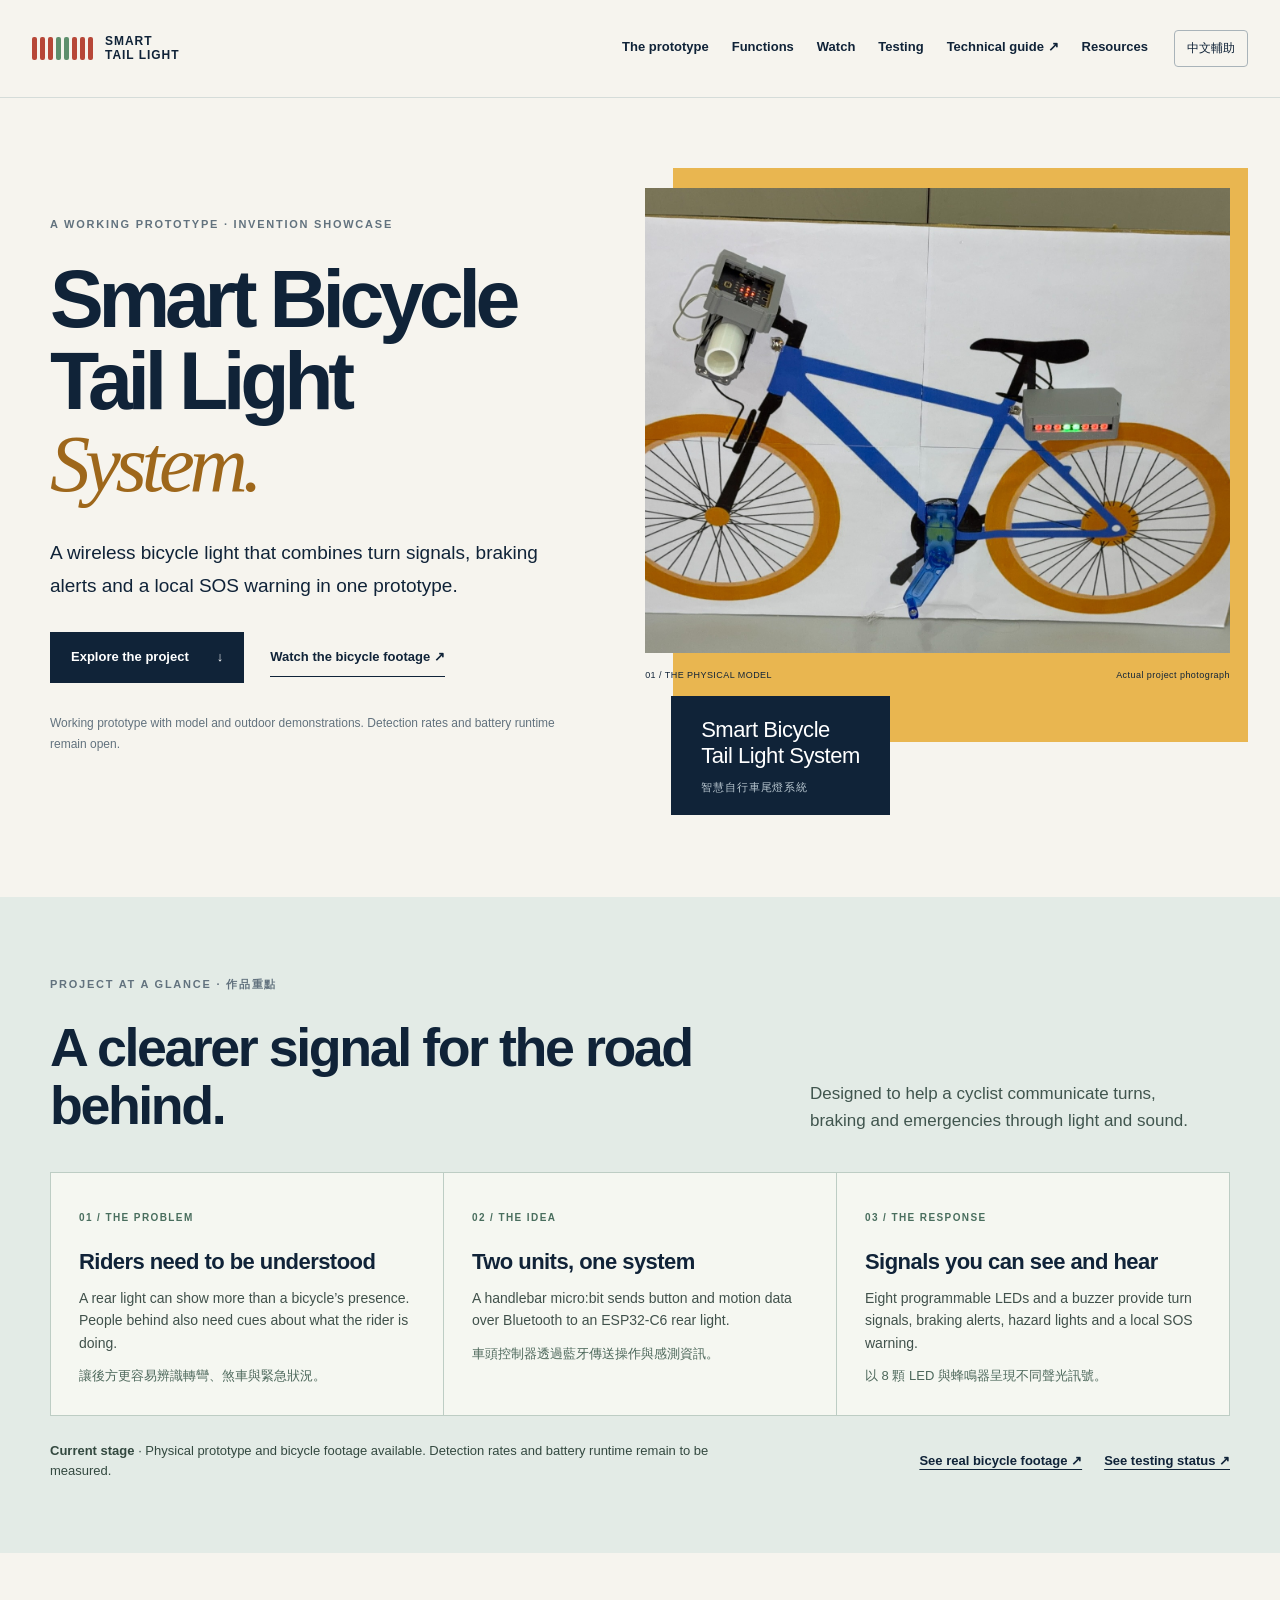
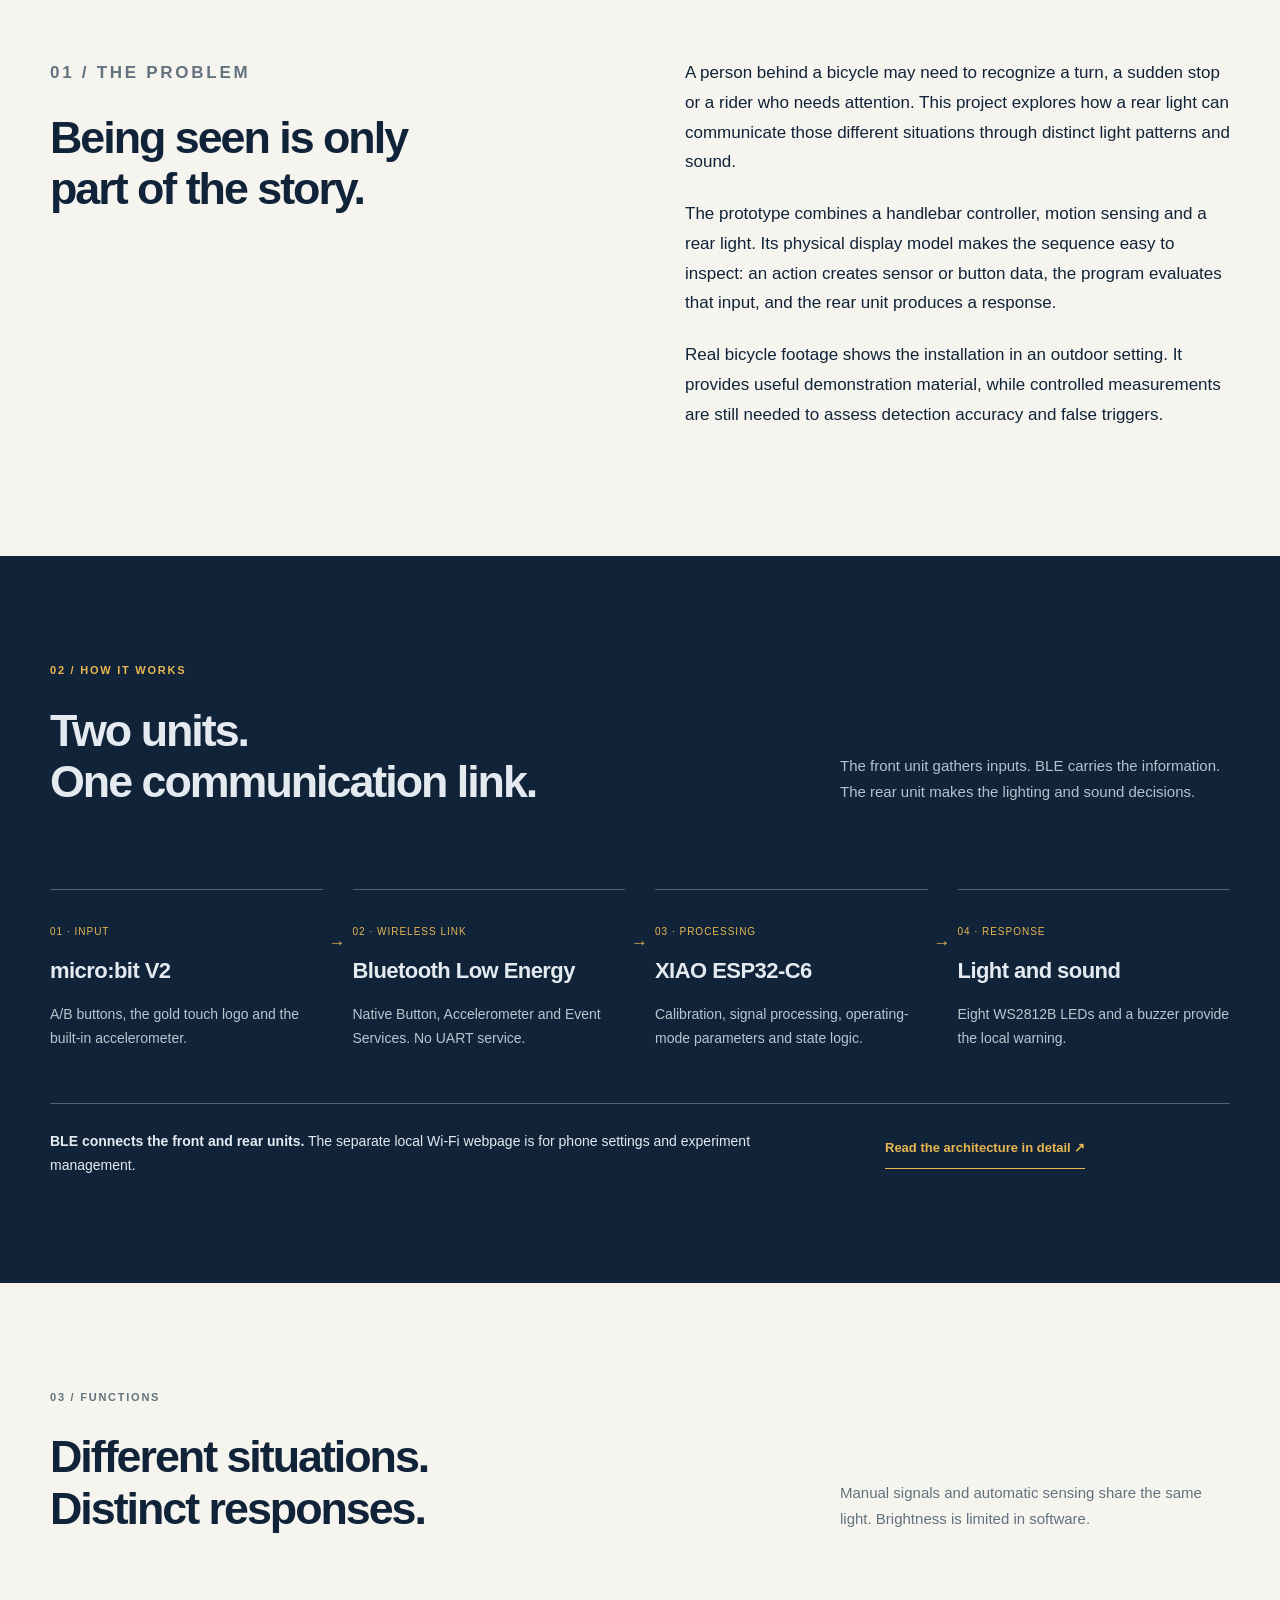
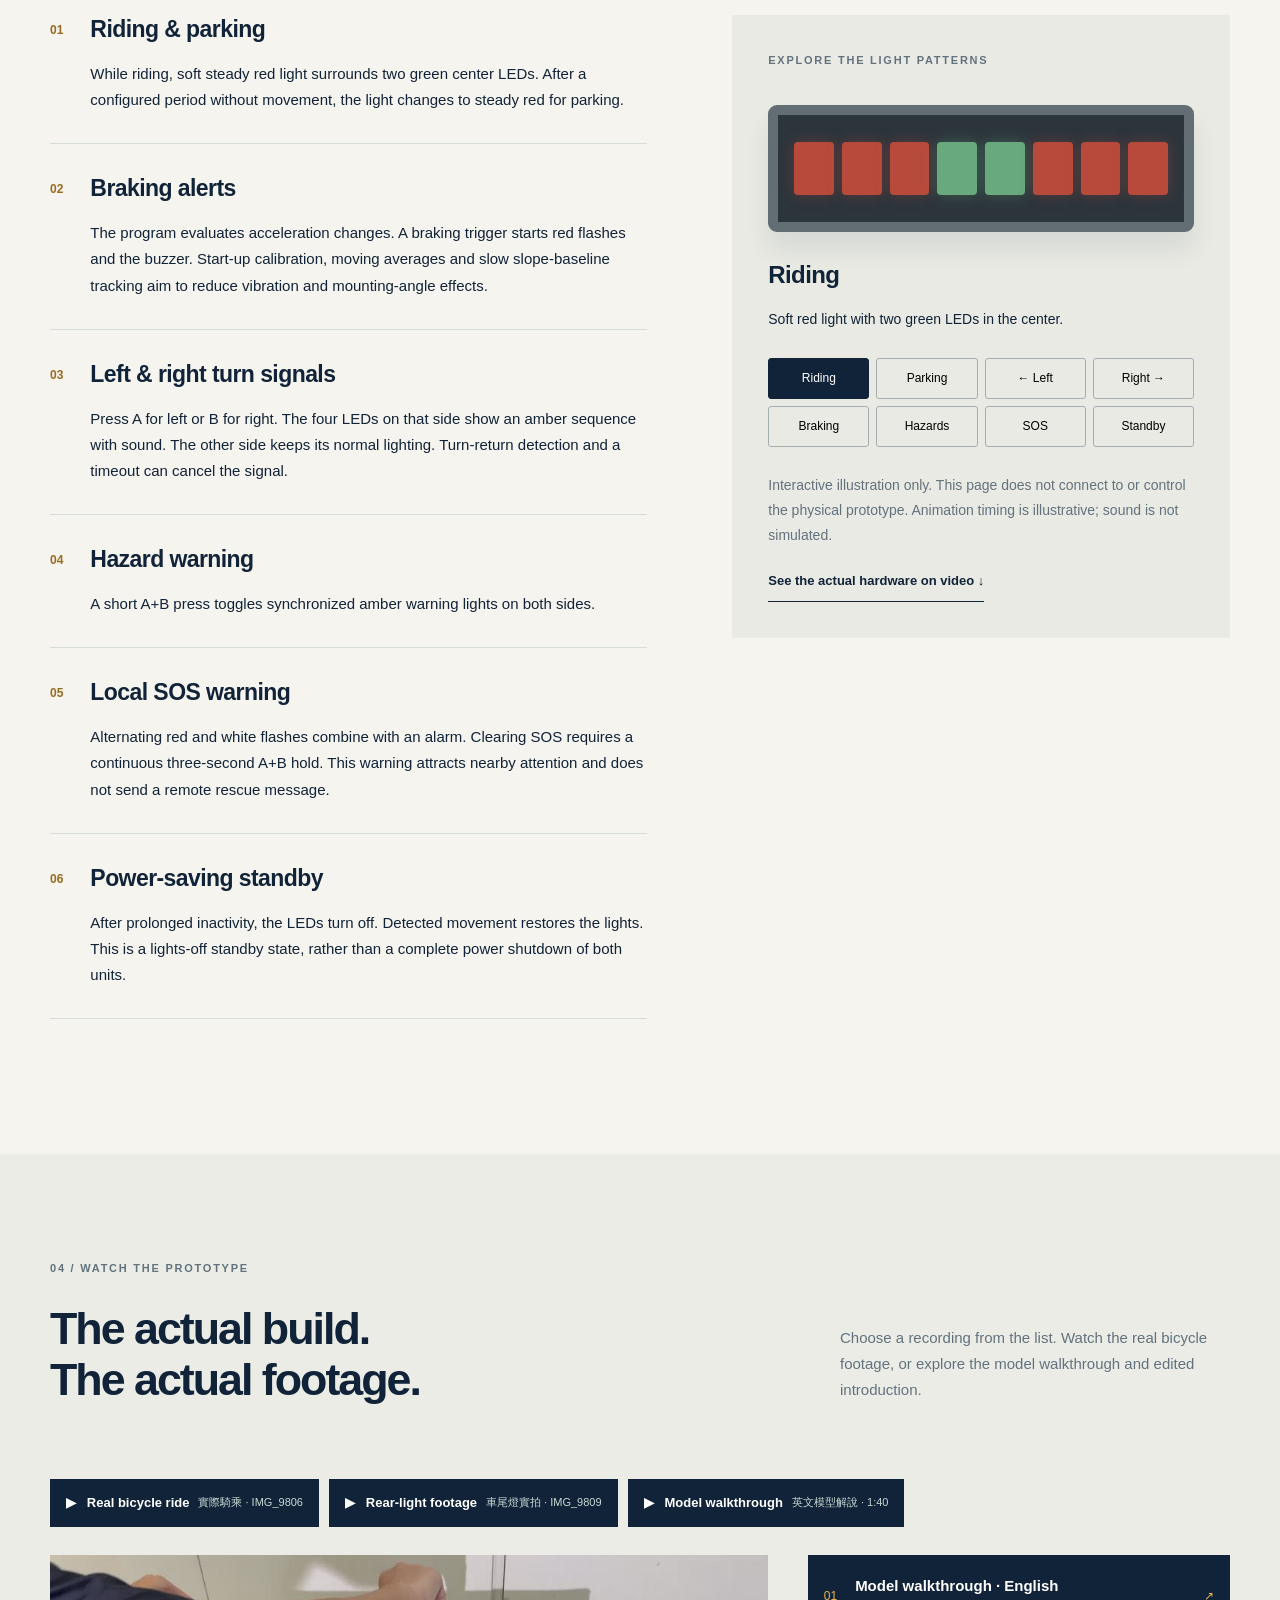
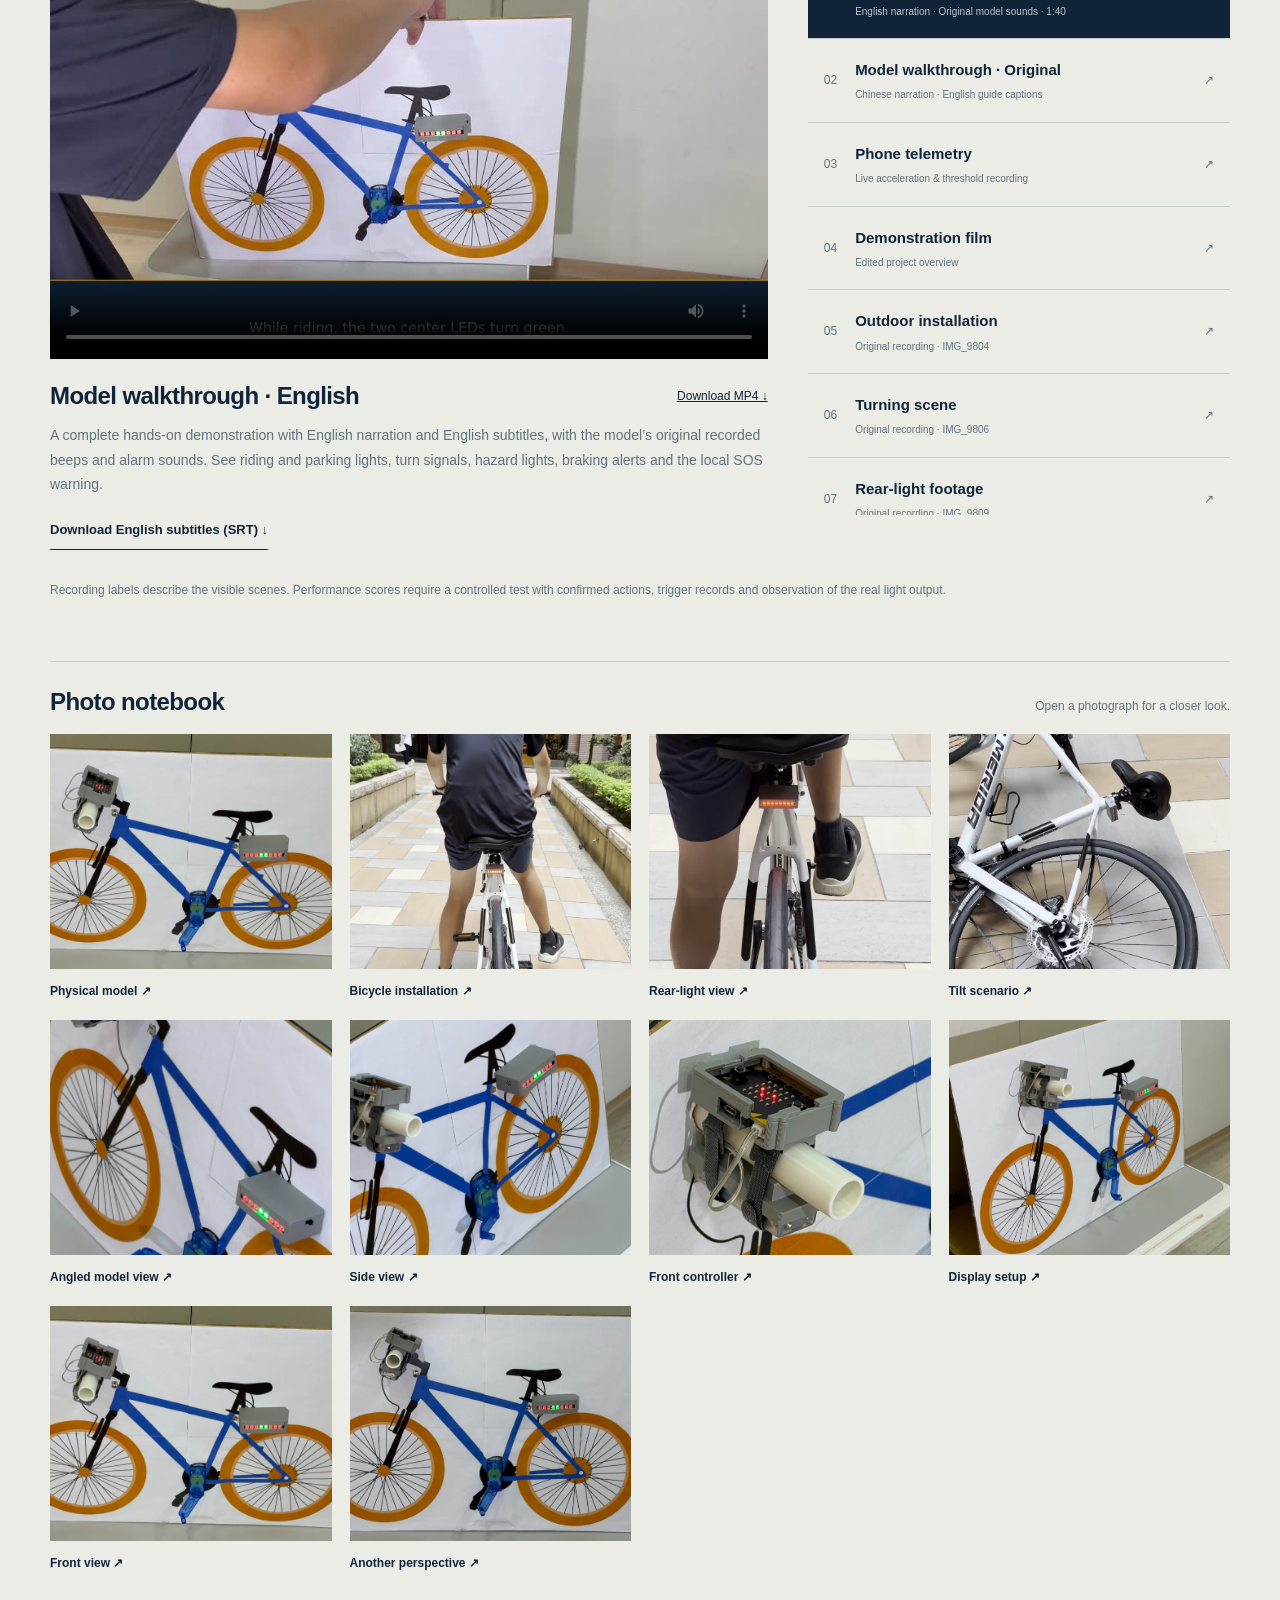
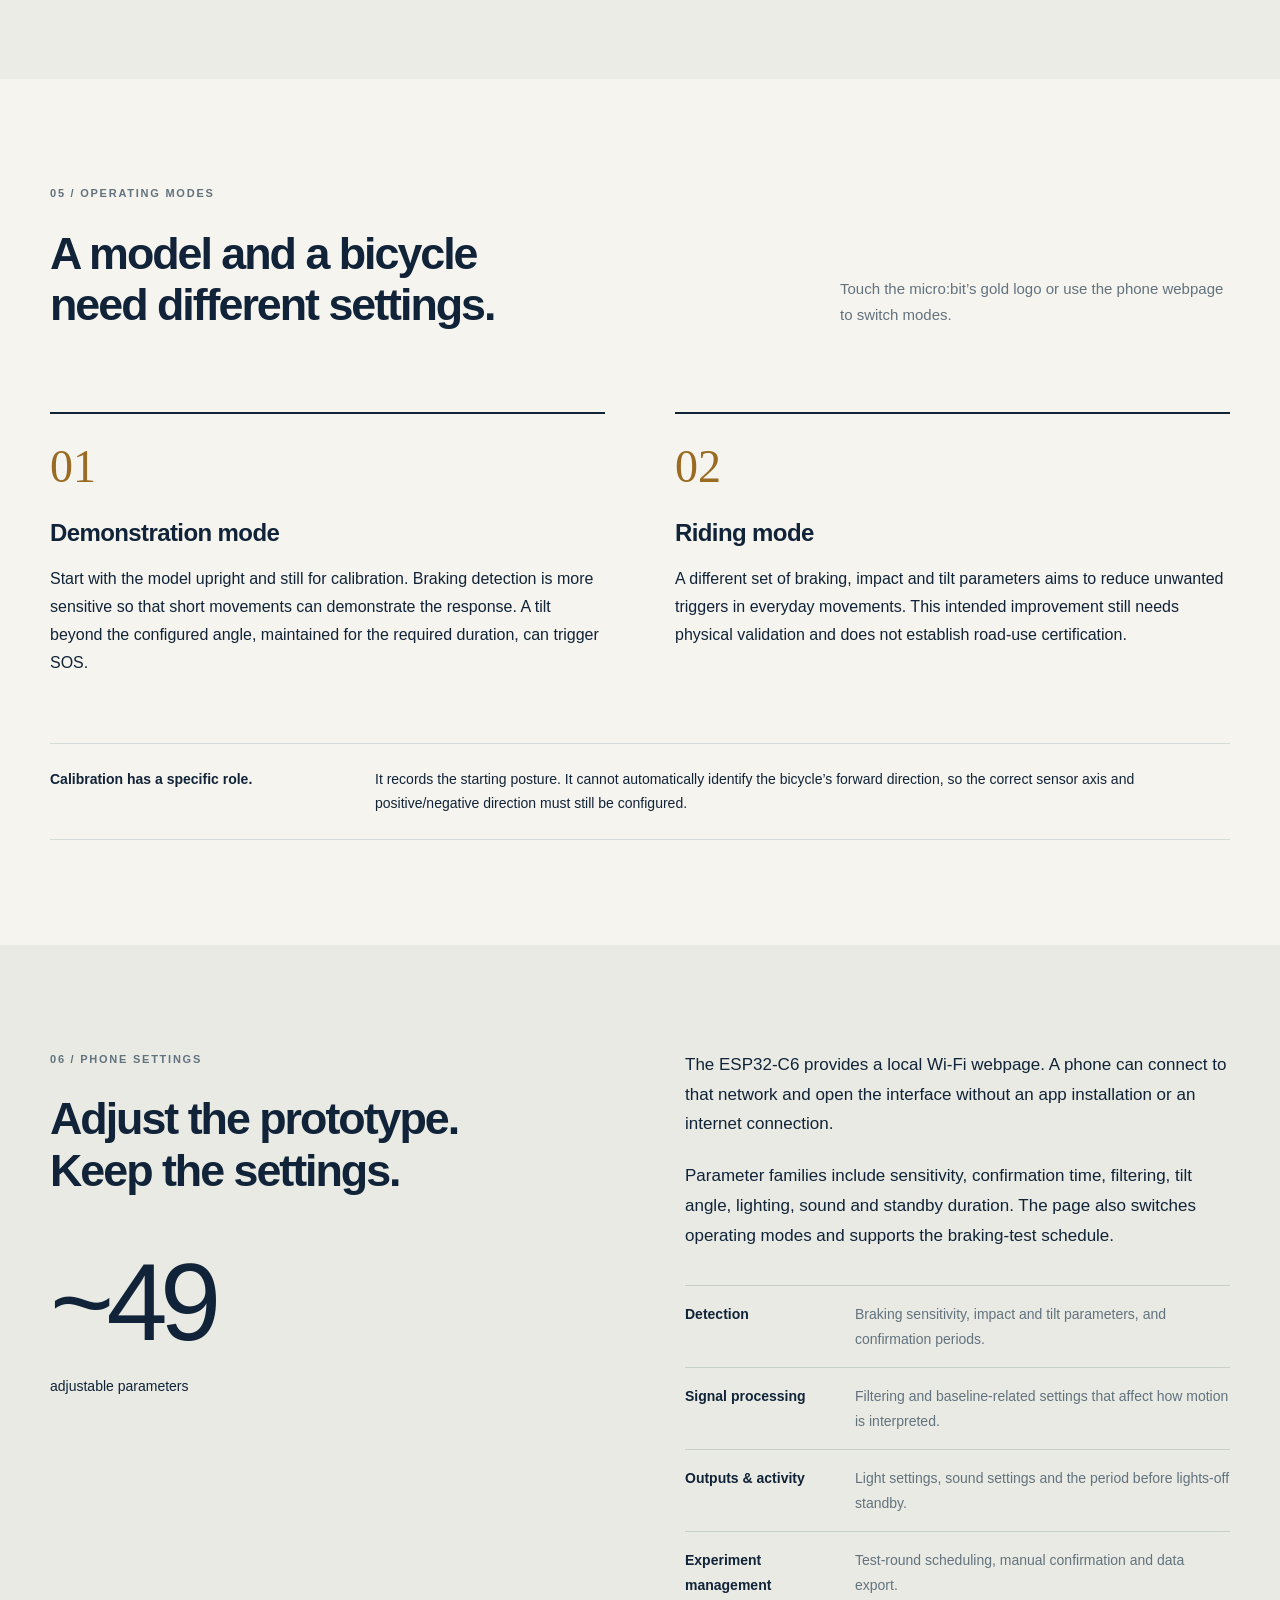
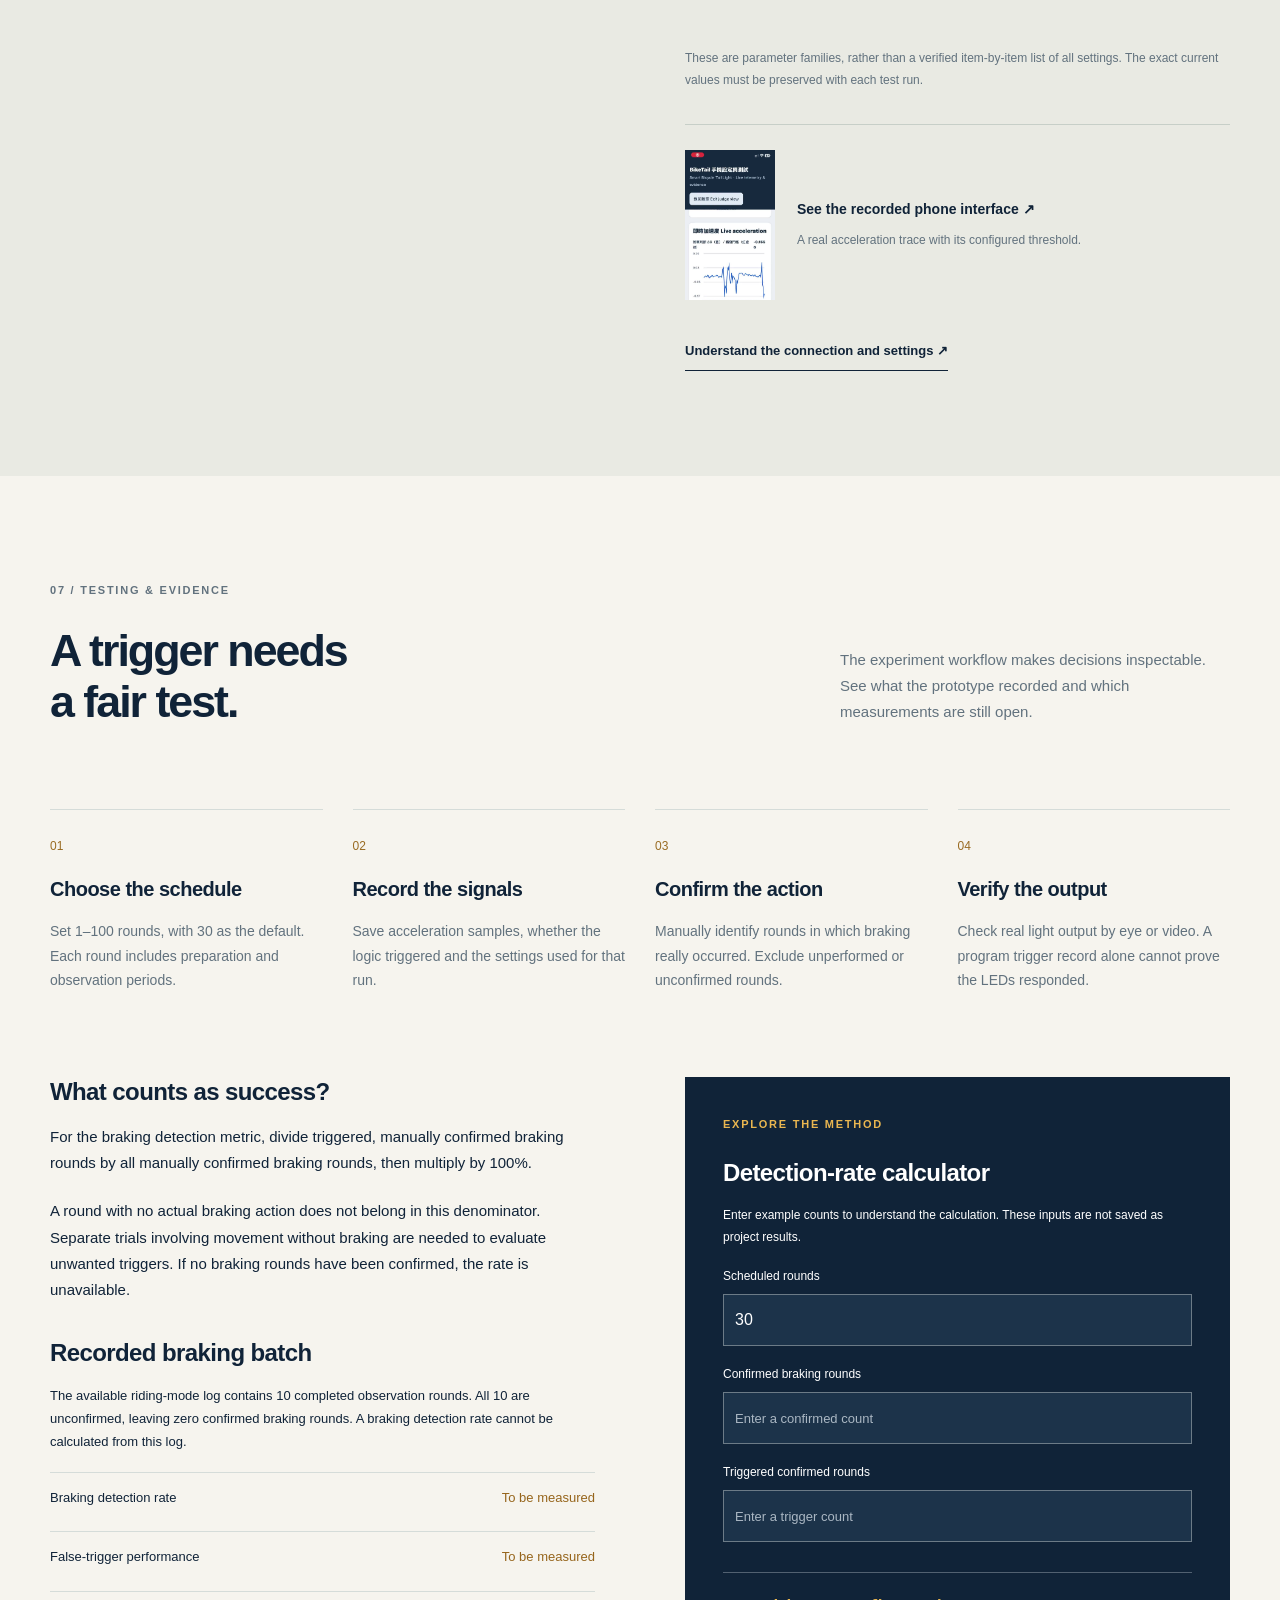
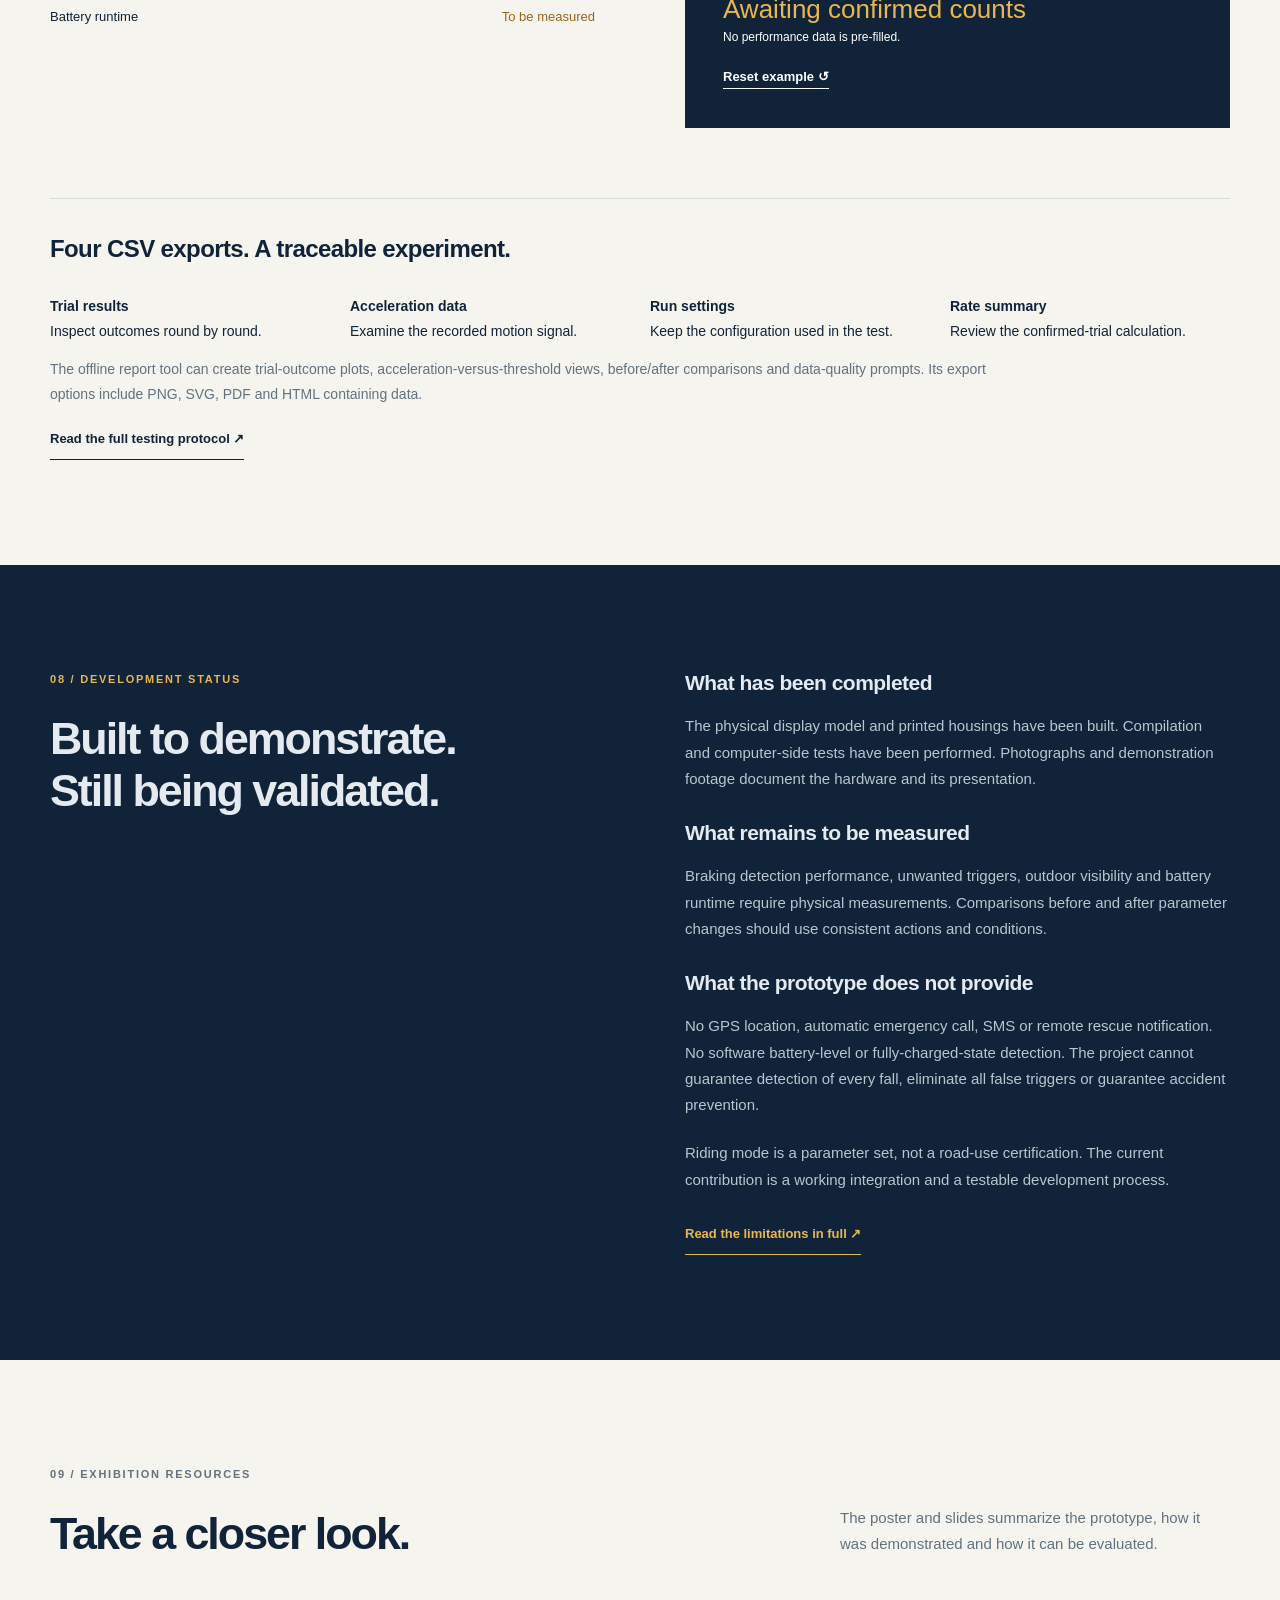
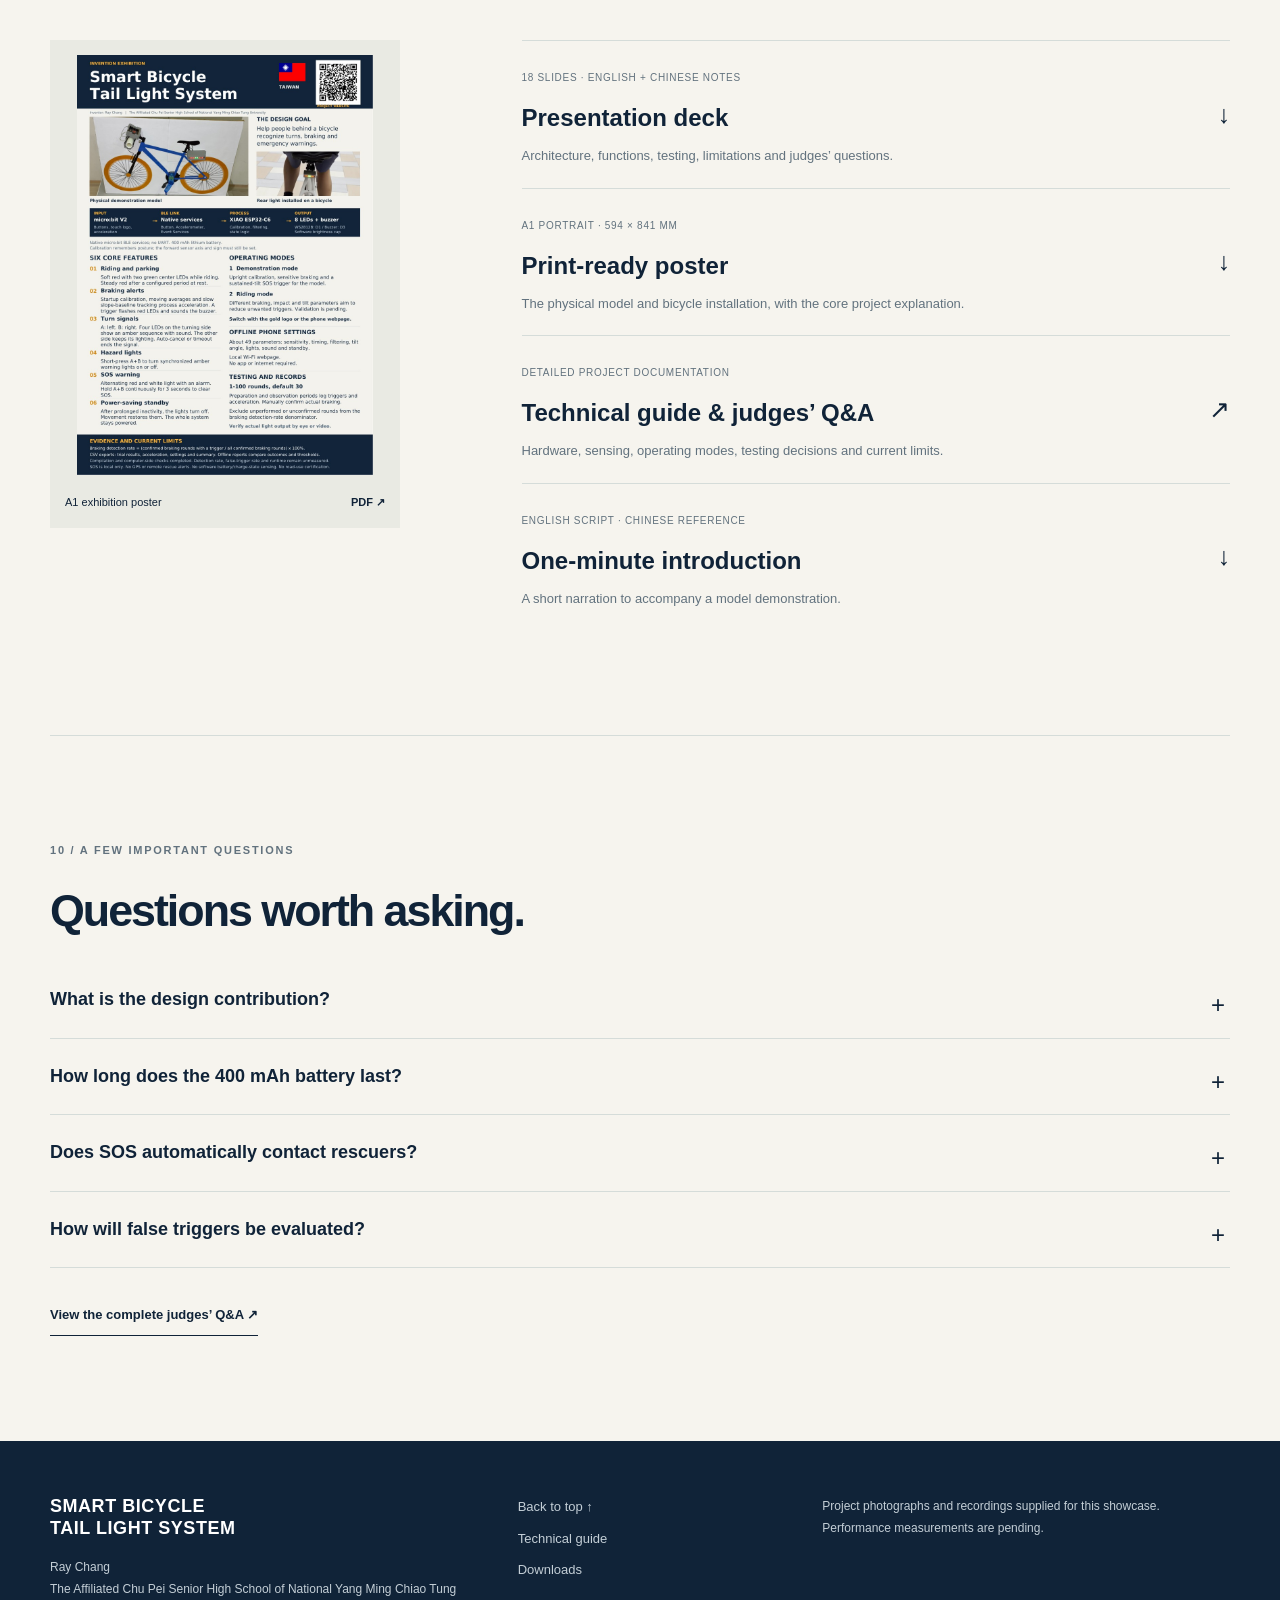
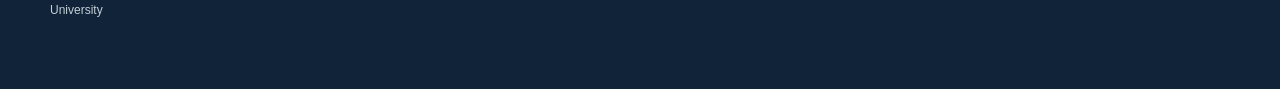
==== commit 599ce584: "Prepare bicycle light showcase for exhibition judges" ====
--- a/index.html
+++ b/index.html
@@ -13,7 +13,7 @@
 <header class="site-header"><a class="brand" href="#"><span aria-hidden="true" class="brand-mark"><i></i><i></i><i></i><i></i><i></i><i></i><i></i><i></i></span><span>SMART<br/>TAIL LIGHT</span></a><button aria-controls="navigation" aria-expanded="false" class="menu-toggle">Menu</button><nav aria-label="Main navigation" id="navigation"><a href="#prototype">The prototype</a><a href="#features">Functions</a><a href="#media">Watch</a><a href="#testing">Testing</a><a href="guide.html">Technical guide ↗</a><a href="#resources">Resources</a></nav><button aria-pressed="false" class="zh-toggle">中文輔助</button></header>
 <main id="main">
 <section class="hero shell">
-<div class="hero-copy"><p class="eyebrow">A working prototype · Invention showcase</p><h1>Smart Bicycle<br/>Tail Light<br/><em>System.</em></h1><p class="hero-lead">A wireless bicycle light that combines turn signals, braking alerts and a local SOS warning in one prototype.</p><p class="zh">智慧自行車尾燈系統：整合方向燈、煞車與現場 SOS 聲光警示。</p><div class="actions"><a class="button primary" href="#overview">Explore the project <span>↓</span></a><a class="text-link" data-open-video="turning-scene" href="#media">Watch the bicycle footage ↗</a></div><p class="small muted">Built for explanation and testing. Measured detection performance and battery runtime are still pending.</p></div>
+<div class="hero-copy"><p class="eyebrow">A working prototype · Invention showcase</p><h1>Smart Bicycle<br/>Tail Light<br/><em>System.</em></h1><p class="hero-lead">A wireless bicycle light that combines turn signals, braking alerts and a local SOS warning in one prototype.</p><p class="zh">智慧自行車尾燈系統：整合方向燈、煞車與現場 SOS 聲光警示。</p><div class="actions"><a class="button primary" href="#overview">Explore the project <span>↓</span></a><a class="text-link" data-open-video="turning-scene" href="#media">Watch the bicycle footage ↗</a></div><p class="small muted">Working prototype with model and outdoor demonstrations. Detection rates and battery runtime remain open.</p></div>
 <figure class="hero-photo"><img alt="The actual bicycle demonstration model with a micro:bit front controller and a rear light in a gray printed enclosure" fetchpriority="high" height="864" src="assets/model.jpg" width="1536"/><figcaption><span>01 / THE PHYSICAL MODEL</span><span>Actual project photograph</span></figcaption><div class="photo-label">Smart Bicycle<br/>Tail Light System<span>智慧自行車尾燈系統</span></div></figure>
 </section>
 <section class="judge-overview" id="overview" aria-labelledby="overview-title"><div class="shell"><div class="overview-heading"><div><p class="eyebrow">PROJECT AT A GLANCE · 作品重點</p><h2 id="overview-title">A clearer signal for the road behind.</h2></div><p>Designed to help a cyclist communicate turns, braking and emergencies through light and sound.</p></div><div class="overview-grid"><article><span>01 / THE PROBLEM</span><h3>Riders need to be understood</h3><p>A rear light can show more than a bicycle’s presence. People behind also need cues about what the rider is doing.</p><p class="overview-zh">讓後方更容易辨識轉彎、煞車與緊急狀況。</p></article><article><span>02 / THE IDEA</span><h3>Two units, one system</h3><p>A handlebar micro:bit sends button and motion data over Bluetooth to an ESP32-C6 rear light.</p><p class="overview-zh">車頭控制器透過藍牙傳送操作與感測資訊。</p></article><article><span>03 / THE RESPONSE</span><h3>Signals you can see and hear</h3><p>Eight programmable LEDs and a buzzer provide turn signals, braking alerts, hazard lights and a local SOS warning.</p><p class="overview-zh">以 8 顆 LED 與蜂鳴器呈現不同聲光訊號。</p></article></div><div class="overview-bottom"><p><strong>Current stage</strong> · Physical prototype and bicycle footage available. Detection rates and battery runtime remain to be measured.</p><div><a href="#media" data-open-video="turning-scene">See real bicycle footage ↗</a><a href="#testing">See testing status ↗</a></div></div></div></section>
@@ -30,14 +30,14 @@
 <aside class="signal-demo"><p class="eyebrow">Explore the light patterns</p><div class="light-housing"><div aria-hidden="true" class="led-strip"><i></i><i></i><i></i><i></i><i></i><i></i><i></i><i></i></div></div><h3 id="signal-title">Riding</h3><p aria-live="polite" id="signal-description">Soft red light with two green LEDs in the center.</p><div aria-label="Choose an illustrated light state" class="signal-buttons" role="group"><button aria-pressed="true" data-signal="riding">Riding</button><button aria-pressed="false" data-signal="parking">Parking</button><button aria-pressed="false" data-signal="left">← Left</button><button aria-pressed="false" data-signal="right">Right →</button><button aria-pressed="false" data-signal="braking">Braking</button><button aria-pressed="false" data-signal="hazard">Hazards</button><button aria-pressed="false" data-signal="sos">SOS</button><button aria-pressed="false" data-signal="standby">Standby</button></div><p class="small muted">Interactive illustration only. This page does not connect to or control the physical prototype. Animation timing is illustrative; sound is not simulated.</p><a class="text-link" href="#media">See the actual hardware on video ↓</a></aside></div>
 </section>
 <section class="media-section" id="media"><div class="shell section"><div class="section-heading"><div><p class="eyebrow">04 / Watch the prototype</p><h2>The actual build.<br/>The actual footage.</h2></div><p>Choose a recording from the list. Watch the real bicycle footage, or explore the model walkthrough and edited introduction.</p></div><div class="video-shortcuts" aria-label="Featured recordings"><a href="#media" data-open-video="turning-scene">▶ &nbsp; Real bicycle ride <small>實際騎乘 · IMG_9806</small></a><a href="#media" data-open-video="rear-light-footage">▶ &nbsp; Rear-light footage <small>車尾燈實拍 · IMG_9809</small></a><a href="#media" data-open-video="english-walkthrough">▶ &nbsp; Model walkthrough <small>英文模型解說 · 1:40</small></a></div><div class="video-layout"><div><video controls="" id="main-video" playsinline="" poster="assets/english-walkthrough-cover.jpg" preload="metadata"><source src="media/english-walkthrough-with-sounds.mp4" type="video/mp4"/>Your browser does not support embedded video. <a href="media/english-walkthrough-with-sounds.mp4">Download the English walkthrough.</a></video><div class="video-caption"><h3 id="video-title">Model walkthrough · English</h3><a download="" href="media/english-walkthrough-with-sounds.mp4" id="video-download">Download MP4 ↓</a></div><p id="video-description">A complete hands-on demonstration with English narration and English subtitles, with the model’s original recorded beeps and alarm sounds. See riding and parking lights, turn signals, hazard lights, braking alerts and the local SOS warning.</p><a class="text-link" download="" href="media/english-walkthrough.srt">Download English subtitles (SRT) ↓</a></div><div aria-label="Choose a recording" class="playlist"><button aria-pressed="true" class="selected" data-video="english-walkthrough"><span>01</span><div><strong>Model walkthrough · English</strong><small>English narration · Original model sounds · 1:40</small></div><span>↗</span></button><button aria-pressed="false" data-video="model-walkthrough"><span>02</span><div><strong>Model walkthrough · Original</strong><small>Chinese narration · English guide captions</small></div><span>↗</span></button><button aria-pressed="false" data-video="phone-telemetry"><span>03</span><div><strong>Phone telemetry</strong><small>Live acceleration &amp; threshold recording</small></div><span>↗</span></button><button aria-pressed="false" data-video="demonstration"><span>04</span><div><strong>Demonstration film</strong><small>Edited project overview</small></div><span>↗</span></button><button aria-pressed="false" data-video="outdoor-ride"><span>05</span><div><strong>Outdoor installation</strong><small>Original recording · IMG_9804</small></div><span>↗</span></button><button aria-pressed="false" data-video="turning-scene"><span>06</span><div><strong>Turning scene</strong><small>Original recording · IMG_9806</small></div><span>↗</span></button><button aria-pressed="false" data-video="rear-light-footage"><span>07</span><div><strong>Rear-light footage</strong><small>Original recording · IMG_9809</small></div><span>↗</span></button><button aria-pressed="false" data-video="stationary-scene"><span>08</span><div><strong>Stationary light scene</strong><small>Original recording · IMG_9810</small></div><span>↗</span></button><button aria-pressed="false" data-video="tilt-demonstration"><span>09</span><div><strong>Tilt demonstration</strong><small>Original recording · IMG_9811</small></div><span>↗</span></button></div></div><p class="media-note">Recording labels describe the visible scenes. Performance scores require a controlled test with confirmed actions, trigger records and observation of the real light output.</p>
-<div class="gallery-heading"><h3>Photo notebook</h3><p>Open a photograph for a closer look.</p></div><div class="gallery"><button data-caption="Physical demonstration model. The sensor moves and tilts together with the model." data-image="assets/model.jpg"><img alt="Full physical demonstration model" loading="lazy" src="assets/model.jpg"/><span>Physical model ↗</span></button><button data-caption="Rear light mounted beneath the bicycle saddle in an outdoor recording." data-image="assets/installed.jpg"><img alt="Rear light installed on an actual bicycle" loading="lazy" src="assets/installed.jpg"/><span>Bicycle installation ↗</span></button><button data-caption="A close view from the rear-light recording. A still photograph alone does not establish a braking detection result." data-image="assets/rear-light.jpg"><img alt="Rear-mounted enclosure and illuminated LEDs" loading="lazy" src="assets/rear-light.jpg"/><span>Rear-light view ↗</span></button><button data-caption="A tilt scenario from the demonstration footage, rather than a formal crash-detection validation." data-image="assets/tilt.jpg"><img alt="Bicycle tilted sideways during the demonstration" loading="lazy" src="assets/tilt.jpg"/><span>Tilt scenario ↗</span></button><button data-caption="The front controller and rear unit on the physical display model." data-image="assets/model-angle.jpg"><img alt="model from an oblique angle" loading="lazy" src="assets/model-angle.jpg"/><span>Angled model view ↗</span></button><button data-caption="A side view of the printed enclosures and their mounting on the display." data-image="assets/model-side.jpg"><img alt="side view of the display model and rear enclosure" loading="lazy" src="assets/model-side.jpg"/><span>Side view ↗</span></button><button data-caption="The micro:bit V2 in its printed mount, with A/B buttons and gold touch logo visible." data-image="assets/front-controller.jpg"><img alt="micro:bit buttons and gold logo visible in the printed front enclosure" loading="lazy" src="assets/front-controller.jpg"/><span>Front controller ↗</span></button><button data-caption="The complete display model with both electronics units mounted to it." data-image="assets/model-display.jpg"><img alt="full tabletop demonstration model from the side" loading="lazy" src="assets/model-display.jpg"/><span>Display setup ↗</span></button><button data-caption="The display model with the red and green light pattern visible." data-image="assets/model-front.jpg"><img alt="front view of the complete bicycle display model" loading="lazy" src="assets/model-front.jpg"/><span>Front view ↗</span></button><button data-caption="A second view documenting the model and printed components." data-image="assets/model-reverse.jpg"><img alt="the display model viewed from a second angle" loading="lazy" src="assets/model-reverse.jpg"/><span>Another perspective ↗</span></button></div><p class="zh">以上均使用你上傳的模型照片及實際錄影畫面，沒有用生成圖片代替作品。</p></div></section>
+<div class="gallery-heading"><h3>Photo notebook</h3><p>Open a photograph for a closer look.</p></div><div class="gallery"><button data-caption="Physical demonstration model. The sensor moves and tilts together with the model." data-image="assets/model.jpg"><img alt="Full physical demonstration model" loading="lazy" src="assets/model.jpg"/><span>Physical model ↗</span></button><button data-caption="Rear light mounted beneath the bicycle saddle in an outdoor recording." data-image="assets/installed.jpg"><img alt="Rear light installed on an actual bicycle" loading="lazy" src="assets/installed.jpg"/><span>Bicycle installation ↗</span></button><button data-caption="A close view from the rear-light recording. A still photograph alone does not establish a braking detection result." data-image="assets/rear-light.jpg"><img alt="Rear-mounted enclosure and illuminated LEDs" loading="lazy" src="assets/rear-light.jpg"/><span>Rear-light view ↗</span></button><button data-caption="A tilt scenario from the demonstration footage, rather than a formal crash-detection validation." data-image="assets/tilt.jpg"><img alt="Bicycle tilted sideways during the demonstration" loading="lazy" src="assets/tilt.jpg"/><span>Tilt scenario ↗</span></button><button data-caption="The front controller and rear unit on the physical display model." data-image="assets/model-angle.jpg"><img alt="model from an oblique angle" loading="lazy" src="assets/model-angle.jpg"/><span>Angled model view ↗</span></button><button data-caption="A side view of the printed enclosures and their mounting on the display." data-image="assets/model-side.jpg"><img alt="side view of the display model and rear enclosure" loading="lazy" src="assets/model-side.jpg"/><span>Side view ↗</span></button><button data-caption="The micro:bit V2 in its printed mount, with A/B buttons and gold touch logo visible." data-image="assets/front-controller.jpg"><img alt="micro:bit buttons and gold logo visible in the printed front enclosure" loading="lazy" src="assets/front-controller.jpg"/><span>Front controller ↗</span></button><button data-caption="The complete display model with both electronics units mounted to it." data-image="assets/model-display.jpg"><img alt="full tabletop demonstration model from the side" loading="lazy" src="assets/model-display.jpg"/><span>Display setup ↗</span></button><button data-caption="The display model with the red and green light pattern visible." data-image="assets/model-front.jpg"><img alt="front view of the complete bicycle display model" loading="lazy" src="assets/model-front.jpg"/><span>Front view ↗</span></button><button data-caption="A second view documenting the model and printed components." data-image="assets/model-reverse.jpg"><img alt="the display model viewed from a second angle" loading="lazy" src="assets/model-reverse.jpg"/><span>Another perspective ↗</span></button></div><p class="zh">照片呈現實體模型與實車安裝，影片記錄實際展示情境。</p></div></section>
 <section class="shell section" id="modes"><div class="section-heading"><div><p class="eyebrow">05 / Operating modes</p><h2>A model and a bicycle<br/>need different settings.</h2></div><p>Touch the micro:bit’s gold logo or use the phone webpage to switch modes.</p></div><div class="mode-grid"><article><span class="mode-number">01</span><h3>Demonstration mode</h3><p>Start with the model upright and still for calibration. Braking detection is more sensitive so that short movements can demonstrate the response. A tilt beyond the configured angle, maintained for the required duration, can trigger SOS.</p><p class="zh">適合模型短距離展示。先扶正校正，再用超過設定角度且持續足夠時間的傾倒觸發 SOS。</p></article><article><span class="mode-number">02</span><h3>Riding mode</h3><p>A different set of braking, impact and tilt parameters aims to reduce unwanted triggers in everyday movements. This intended improvement still needs physical validation and does not establish road-use certification.</p><p class="zh">使用不同的煞車、撞擊與傾倒參數，以降低日常誤觸為目標；效果待測，沒有道路使用認證。</p></article></div><div class="note"><strong>Calibration has a specific role.</strong><p>It records the starting posture. It cannot automatically identify the bicycle’s forward direction, so the correct sensor axis and positive/negative direction must still be configured.</p></div></section>
 <section class="settings-section" id="settings"><div class="shell section split"><div><p class="eyebrow">06 / Phone settings</p><h2>Adjust the prototype.<br/>Keep the settings.</h2><p class="large-stat">~49<span>adjustable parameters</span></p><p class="zh">約 49 項設定，可透過手機離線網頁調整。</p></div><div class="prose"><p>The ESP32-C6 provides a local Wi-Fi webpage. A phone can connect to that network and open the interface without an app installation or an internet connection.</p><p>Parameter families include sensitivity, confirmation time, filtering, tilt angle, lighting, sound and standby duration. The page also switches operating modes and supports the braking-test schedule.</p><dl class="setting-list"><div><dt>Detection</dt><dd>Braking sensitivity, impact and tilt parameters, and confirmation periods.</dd></div><div><dt>Signal processing</dt><dd>Filtering and baseline-related settings that affect how motion is interpreted.</dd></div><div><dt>Outputs &amp; activity</dt><dd>Light settings, sound settings and the period before lights-off standby.</dd></div><div><dt>Experiment management</dt><dd>Test-round scheduling, manual confirmation and data export.</dd></div></dl><p class="small muted">These are parameter families, rather than a verified item-by-item list of all settings. The exact current values must be preserved with each test run.</p><a class="phone-recording" data-open-video="phone-telemetry" href="#media"><img alt="Recorded phone page displaying a blue acceleration trace and a dashed red trigger threshold" loading="lazy" src="assets/phone-telemetry-cover.jpg"/><span><strong>See the recorded phone interface ↗</strong><small>A real acceleration trace with its configured threshold.</small></span></a><a class="text-link" href="guide.html#phone">Understand the connection and settings ↗</a></div></div></section>
-<section class="shell section" id="testing"><div class="section-heading"><div><p class="eyebrow">07 / Testing &amp; evidence</p><h2>A trigger needs<br/>a fair test.</h2></div><p>The experiment workflow makes decisions inspectable. No formal detection success rate, false-trigger rate or battery runtime has been supplied.</p></div><ol class="test-steps"><li><span>01</span><h3>Choose the schedule</h3><p>Set 1–100 rounds, with 30 as the default. Each round includes preparation and observation periods.</p></li><li><span>02</span><h3>Record the signals</h3><p>Save acceleration samples, whether the logic triggered and the settings used for that run.</p></li><li><span>03</span><h3>Confirm the action</h3><p>Manually identify rounds in which braking really occurred. Exclude unperformed or unconfirmed rounds.</p></li><li><span>04</span><h3>Verify the output</h3><p>Check real light output by eye or video. A program trigger record alone cannot prove the LEDs responded.</p></li></ol><div class="testing-grid"><div class="prose"><h3>What counts as success?</h3><p>For the braking detection metric, divide triggered, manually confirmed braking rounds by all manually confirmed braking rounds, then multiply by 100%.</p><p>A round with no actual braking action does not belong in this denominator. Separate trials involving movement without braking are needed to evaluate unwanted triggers. If no braking rounds have been confirmed, the rate is unavailable.</p><p class="zh">煞車成功率分母只包括人工確認確實煞車的輪次；未做、未確認者排除。沒有有效輪次時，不能計算成功率。</p><div class="measurement-status"><p><span>Braking detection rate</span><strong>To be measured</strong></p><p><span>False-trigger performance</span><strong>To be measured</strong></p><p><span>Battery runtime</span><strong>To be measured</strong></p></div></div><form class="rate-calculator" id="rate-form"><p class="eyebrow">Explore the method</p><h3>Detection-rate calculator</h3><p class="small">Enter example counts to understand the calculation. These inputs are not saved as project results.</p><label>Scheduled rounds <input id="scheduled" inputmode="numeric" max="100" min="1" required="" type="number" value="30"/></label><label>Confirmed braking rounds <input id="confirmed" inputmode="numeric" max="100" min="0" placeholder="Enter a confirmed count" required="" type="number"/></label><label>Triggered confirmed rounds <input id="triggered" inputmode="numeric" max="100" min="0" placeholder="Enter a trigger count" required="" type="number"/></label><div aria-live="polite" class="calculator-result" id="rate-result">Awaiting confirmed counts</div><p class="small" id="rate-detail">No performance data is pre-filled.</p><button class="text-link" type="reset">Reset example ↺</button></form></div><div class="records"><h3>Four CSV exports. A traceable experiment.</h3><div><p><strong>Trial results</strong><br/>Inspect outcomes round by round.</p><p><strong>Acceleration data</strong><br/>Examine the recorded motion signal.</p><p><strong>Run settings</strong><br/>Keep the configuration used in the test.</p><p><strong>Rate summary</strong><br/>Review the confirmed-trial calculation.</p></div><p>The offline report tool can create trial-outcome plots, acceleration-versus-threshold views, before/after comparisons and data-quality prompts. Its export options include PNG, SVG, PDF and HTML containing data.</p><a class="text-link" href="guide.html#protocol">Read the full testing protocol ↗</a></div></section>
+<section class="shell section" id="testing"><div class="section-heading"><div><p class="eyebrow">07 / Testing &amp; evidence</p><h2>A trigger needs<br/>a fair test.</h2></div><p>The experiment workflow makes decisions inspectable. See what the prototype recorded and which measurements are still open.</p></div><ol class="test-steps"><li><span>01</span><h3>Choose the schedule</h3><p>Set 1–100 rounds, with 30 as the default. Each round includes preparation and observation periods.</p></li><li><span>02</span><h3>Record the signals</h3><p>Save acceleration samples, whether the logic triggered and the settings used for that run.</p></li><li><span>03</span><h3>Confirm the action</h3><p>Manually identify rounds in which braking really occurred. Exclude unperformed or unconfirmed rounds.</p></li><li><span>04</span><h3>Verify the output</h3><p>Check real light output by eye or video. A program trigger record alone cannot prove the LEDs responded.</p></li></ol><div class="testing-grid"><div class="prose"><h3>What counts as success?</h3><p>For the braking detection metric, divide triggered, manually confirmed braking rounds by all manually confirmed braking rounds, then multiply by 100%.</p><p>A round with no actual braking action does not belong in this denominator. Separate trials involving movement without braking are needed to evaluate unwanted triggers. If no braking rounds have been confirmed, the rate is unavailable.</p><p class="zh">煞車成功率分母只包括人工確認確實煞車的輪次；未做、未確認者排除。沒有有效輪次時，不能計算成功率。</p><div class="measurement-status"><h3>Recorded braking batch</h3><p class="batch-summary">The available riding-mode log contains 10 completed observation rounds. All 10 are unconfirmed, leaving zero confirmed braking rounds. A braking detection rate cannot be calculated from this log.</p><p class="zh batch-summary" lang="zh-Hant">現有騎乘模式紀錄完成 10 個觀察回合，10 回合皆未經人工確認，無法計算煞車偵測率。</p><p><span>Braking detection rate</span><strong>To be measured</strong></p><p><span>False-trigger performance</span><strong>To be measured</strong></p><p><span>Battery runtime</span><strong>To be measured</strong></p></div></div><form class="rate-calculator" id="rate-form"><p class="eyebrow">Explore the method</p><h3>Detection-rate calculator</h3><p class="small">Enter example counts to understand the calculation. These inputs are not saved as project results.</p><label>Scheduled rounds <input id="scheduled" inputmode="numeric" max="100" min="1" required="" type="number" value="30"/></label><label>Confirmed braking rounds <input id="confirmed" inputmode="numeric" max="100" min="0" placeholder="Enter a confirmed count" required="" type="number"/></label><label>Triggered confirmed rounds <input id="triggered" inputmode="numeric" max="100" min="0" placeholder="Enter a trigger count" required="" type="number"/></label><div aria-live="polite" class="calculator-result" id="rate-result">Awaiting confirmed counts</div><p class="small" id="rate-detail">No performance data is pre-filled.</p><button class="text-link" type="reset">Reset example ↺</button></form></div><div class="records"><h3>Four CSV exports. A traceable experiment.</h3><div><p><strong>Trial results</strong><br/>Inspect outcomes round by round.</p><p><strong>Acceleration data</strong><br/>Examine the recorded motion signal.</p><p><strong>Run settings</strong><br/>Keep the configuration used in the test.</p><p><strong>Rate summary</strong><br/>Review the confirmed-trial calculation.</p></div><p>The offline report tool can create trial-outcome plots, acceleration-versus-threshold views, before/after comparisons and data-quality prompts. Its export options include PNG, SVG, PDF and HTML containing data.</p><a class="text-link" href="guide.html#protocol">Read the full testing protocol ↗</a></div></section>
 <section class="dark-section" id="limits"><div class="shell section split"><div><p class="eyebrow">08 / Development status</p><h2>Built to demonstrate.<br/>Still being validated.</h2><p class="zh">模型與外殼已完成，仍需實體及戶外測試來驗證效果。</p></div><div class="prose"><h3>What has been completed</h3><p>The physical display model and printed housings have been built. Compilation and computer-side tests have been performed. Photographs and demonstration footage document the hardware and its presentation.</p><h3>What remains to be measured</h3><p>Braking detection performance, unwanted triggers, outdoor visibility and battery runtime require physical measurements. Comparisons before and after parameter changes should use consistent actions and conditions.</p><h3>What the prototype does not provide</h3><p>No GPS location, automatic emergency call, SMS or remote rescue notification. No software battery-level or fully-charged-state detection. The project cannot guarantee detection of every fall, eliminate all false triggers or guarantee accident prevention.</p><p>Riding mode is a parameter set, not a road-use certification. The current contribution is a working integration and a testable development process.</p><a class="text-link light" href="guide.html#limits">Read the limitations in full ↗</a></div></div></section>
-<section class="shell section" id="resources"><div class="section-heading"><div><p class="eyebrow">09 / Exhibition resources</p><h2>Take a closer look.</h2></div><p>Use the poster and slides alongside the physical demonstration. Author, school, advisor and formal exhibition details remain to be confirmed.</p></div><div class="resource-layout"><a class="poster-resource" href="downloads/Exhibition-Poster-A1.pdf" rel="noopener" target="_blank"><img alt="Preview of the English and Traditional Chinese A1 project poster" loading="lazy" src="assets/poster.jpg"/><span>A1 exhibition poster <b>PDF ↗</b></span></a><div class="resource-links"><a download="" href="downloads/Exhibition-Presentation.pptx"><span><small>18 SLIDES · ENGLISH + CHINESE NOTES</small><strong>Presentation deck</strong><p>Architecture, functions, testing, limitations and judges’ questions.</p></span><b>↓</b></a><a download="" href="downloads/Exhibition-Poster-A1.pdf"><span><small>A1 PORTRAIT · 594 × 841 MM</small><strong>Print-ready poster</strong><p>The physical model and bicycle installation, with the core project explanation.</p></span><b>↓</b></a><a href="guide.html"><span><small>DETAILED PROJECT DOCUMENTATION</small><strong>Technical guide &amp; judges’ Q&amp;A</strong><p>Hardware, sensing, operating modes, testing decisions and current limits.</p></span><b>↗</b></a><a download="" href="downloads/Presentation-Script.txt"><span><small>ENGLISH SCRIPT · CHINESE REFERENCE</small><strong>One-minute introduction</strong><p>A short narration to accompany a model demonstration.</p></span><b>↓</b></a></div></div></section>
+<section class="shell section" id="resources"><div class="section-heading"><div><p class="eyebrow">09 / Exhibition resources</p><h2>Take a closer look.</h2></div><p>The poster and slides summarize the prototype, how it was demonstrated and how it can be evaluated.</p></div><div class="resource-layout"><a class="poster-resource" href="downloads/Exhibition-Poster-A1.pdf" rel="noopener" target="_blank"><img alt="Preview of the A1 project poster" loading="lazy" src="assets/poster.jpg"/><span>A1 exhibition poster <b>PDF ↗</b></span></a><div class="resource-links"><a download="" href="downloads/Exhibition-Presentation.pptx"><span><small>18 SLIDES · ENGLISH + CHINESE NOTES</small><strong>Presentation deck</strong><p>Architecture, functions, testing, limitations and judges’ questions.</p></span><b>↓</b></a><a download="" href="downloads/Exhibition-Poster-A1.pdf"><span><small>A1 PORTRAIT · 594 × 841 MM</small><strong>Print-ready poster</strong><p>The physical model and bicycle installation, with the core project explanation.</p></span><b>↓</b></a><a href="guide.html"><span><small>DETAILED PROJECT DOCUMENTATION</small><strong>Technical guide &amp; judges’ Q&amp;A</strong><p>Hardware, sensing, operating modes, testing decisions and current limits.</p></span><b>↗</b></a><a download="" href="downloads/Presentation-Script.txt"><span><small>ENGLISH SCRIPT · CHINESE REFERENCE</small><strong>One-minute introduction</strong><p>A short narration to accompany a model demonstration.</p></span><b>↓</b></a></div></div></section>
 <section class="shell section faq-preview"><p class="eyebrow">10 / A few important questions</p><h2>Questions worth asking.</h2><details><summary>What is the design contribution?</summary><p>The project integrates rider controls, motion sensing, light-and-sound feedback, phone tuning and inspectable test records in one prototype. A prior-art review is needed before making a patent-novelty claim.</p></details><details><summary>How long does the 400 mAh battery last?</summary><p>Runtime has not been measured. The capacity alone cannot establish a four- or five-hour operating time. The test must record brightness, sound activity, wireless use and the standby pattern.</p></details><details><summary>Does SOS automatically contact rescuers?</summary><p>No. It attracts nearby attention through light and sound. It does not provide GPS, automatic calls, SMS or remote rescue notification.</p></details><details><summary>How will false triggers be evaluated?</summary><p>Use a separate set of non-braking actions, keep the test conditions documented, and record unwanted triggers. The braking-only success-rate calculation cannot establish false-trigger performance.</p></details><a class="text-link" href="guide.html#questions">View the complete judges’ Q&amp;A ↗</a></section>
 </main>
-<footer class="site-footer"><div class="shell"><div><p class="brand-footer">SMART BICYCLE<br/>TAIL LIGHT SYSTEM</p><p class="small">Prototype documentation · October 2026<br/>Inventor, school, advisor and exhibition: to be confirmed.</p></div><div><a href="#">Back to top ↑</a><a href="guide.html">Technical guide</a><a href="#resources">Downloads</a></div><p class="small">Project photographs and recordings supplied for this showcase.<br/>Performance measurements are pending.</p></div></footer>
+<footer class="site-footer"><div class="shell"><div><p class="brand-footer">SMART BICYCLE<br/>TAIL LIGHT SYSTEM</p><p class="small">Ray Chang<br>The Affiliated Chu Pei Senior High School of National Yang Ming Chiao Tung University</p></div><div><a href="#">Back to top ↑</a><a href="guide.html">Technical guide</a><a href="#resources">Downloads</a></div><p class="small">Project photographs and recordings supplied for this showcase.<br/>Performance measurements are pending.</p></div></footer>
 <dialog id="photo-dialog"><button aria-label="Close enlarged photograph" class="dialog-close">Close ×</button><img alt=""/><p></p></dialog>
 </body></html>
--- a/styles.css
+++ b/styles.css
@@ -7,3 +7,29 @@
 
 /* Concise first-look section for exhibition visitors. */
 .judge-overview{background:#e3ebe6;padding:78px 0 72px;scroll-margin-top:100px}.overview-heading{display:grid;grid-template-columns:1.25fr .75fr;gap:60px;align-items:end;margin-bottom:38px}.overview-heading h2{max-width:760px;margin:0;font-size:clamp(36px,4.2vw,58px);line-height:1.08}.overview-heading>p{margin:0;max-width:400px;font-size:17px;line-height:1.6;color:#40554e}.overview-grid{display:grid;grid-template-columns:repeat(3,1fr);gap:1px;background:#bdcdc4;border:1px solid #bdcdc4}.overview-grid article{padding:28px;background:#f5f7f1}.overview-grid article>span{font-size:10px;font-weight:700;letter-spacing:.14em;color:#496e5e}.overview-grid h3{font-size:22px;line-height:1.18;margin:18px 0 12px}.overview-grid p{font-size:14px;line-height:1.6;margin:0;color:#40514b}.overview-grid .overview-zh{margin-top:12px;color:#4c675a;font-size:13px}.overview-bottom{display:flex;justify-content:space-between;align-items:center;gap:30px;padding-top:25px}.overview-bottom p{max-width:660px;font-size:13px;line-height:1.55;margin:0;color:#344940}.overview-bottom div{display:flex;gap:22px;flex-wrap:wrap}.overview-bottom a{font-size:13px;font-weight:700;text-decoration:underline;text-underline-offset:4px}.video-shortcuts{display:flex;gap:10px;flex-wrap:wrap;margin:-8px 0 28px}.video-shortcuts a{display:inline-flex;align-items:center;gap:9px;padding:13px 16px;background:#102338;color:white;font-size:13px;font-weight:700}.video-shortcuts small{font-size:11px;font-weight:400;color:#c8d9d4}.video-shortcuts a:focus-visible,.overview-bottom a:focus-visible{outline:3px solid #d65d37;outline-offset:3px}@media(max-width:700px){.judge-overview{padding:54px 0}.overview-heading{display:block;margin-bottom:26px}.overview-heading>p{margin-top:16px;font-size:15px}.overview-grid{grid-template-columns:1fr}.overview-grid article{padding:22px}.overview-grid h3{margin:10px 0 7px;font-size:20px}.overview-bottom{display:block}.overview-bottom div{margin-top:18px}.video-shortcuts{display:grid;grid-template-columns:1fr}.video-shortcuts a{justify-content:space-between}.video-shortcuts small{text-align:right}}
+
+
+.site-header { background: var(--paper); }
+.menu-toggle, .zh-toggle { color: var(--ink); }
+.zh-toggle[aria-pressed=true] { color: white; }
+.photo-label { margin-top: 12px; }
+.measurement-status .batch-summary {
+  display: block;
+  border-top: 0;
+  padding-top: 0;
+  margin-bottom: 18px;
+}
+
+@media (max-width: 600px) {
+  .site-header { gap: 8px; padding-inline: 16px; }
+  .site-header button { min-height: 44px; }
+  .hero { grid-template-columns: minmax(0, 1fr); }
+  .hero h1 { font-size: clamp(43px, 12.5vw, 64px); }
+  .hero-photo { isolation: isolate; margin: 0; padding: 12px 12px 0 0; }
+  .hero-photo:before { inset: 0 0 auto 12px; aspect-ratio: 16 / 9; }
+  .hero-photo > img { height: auto; }
+  .hero-photo figcaption { font-size: 10px; flex-wrap: wrap; gap: 4px 10px; }
+  .photo-label { display: none; }
+  .video-layout video[data-format="portrait"] { aspect-ratio: 9 / 16; max-height: 64vh; }
+  .guide-body { grid-template-columns: minmax(0, 1fr); }
+}
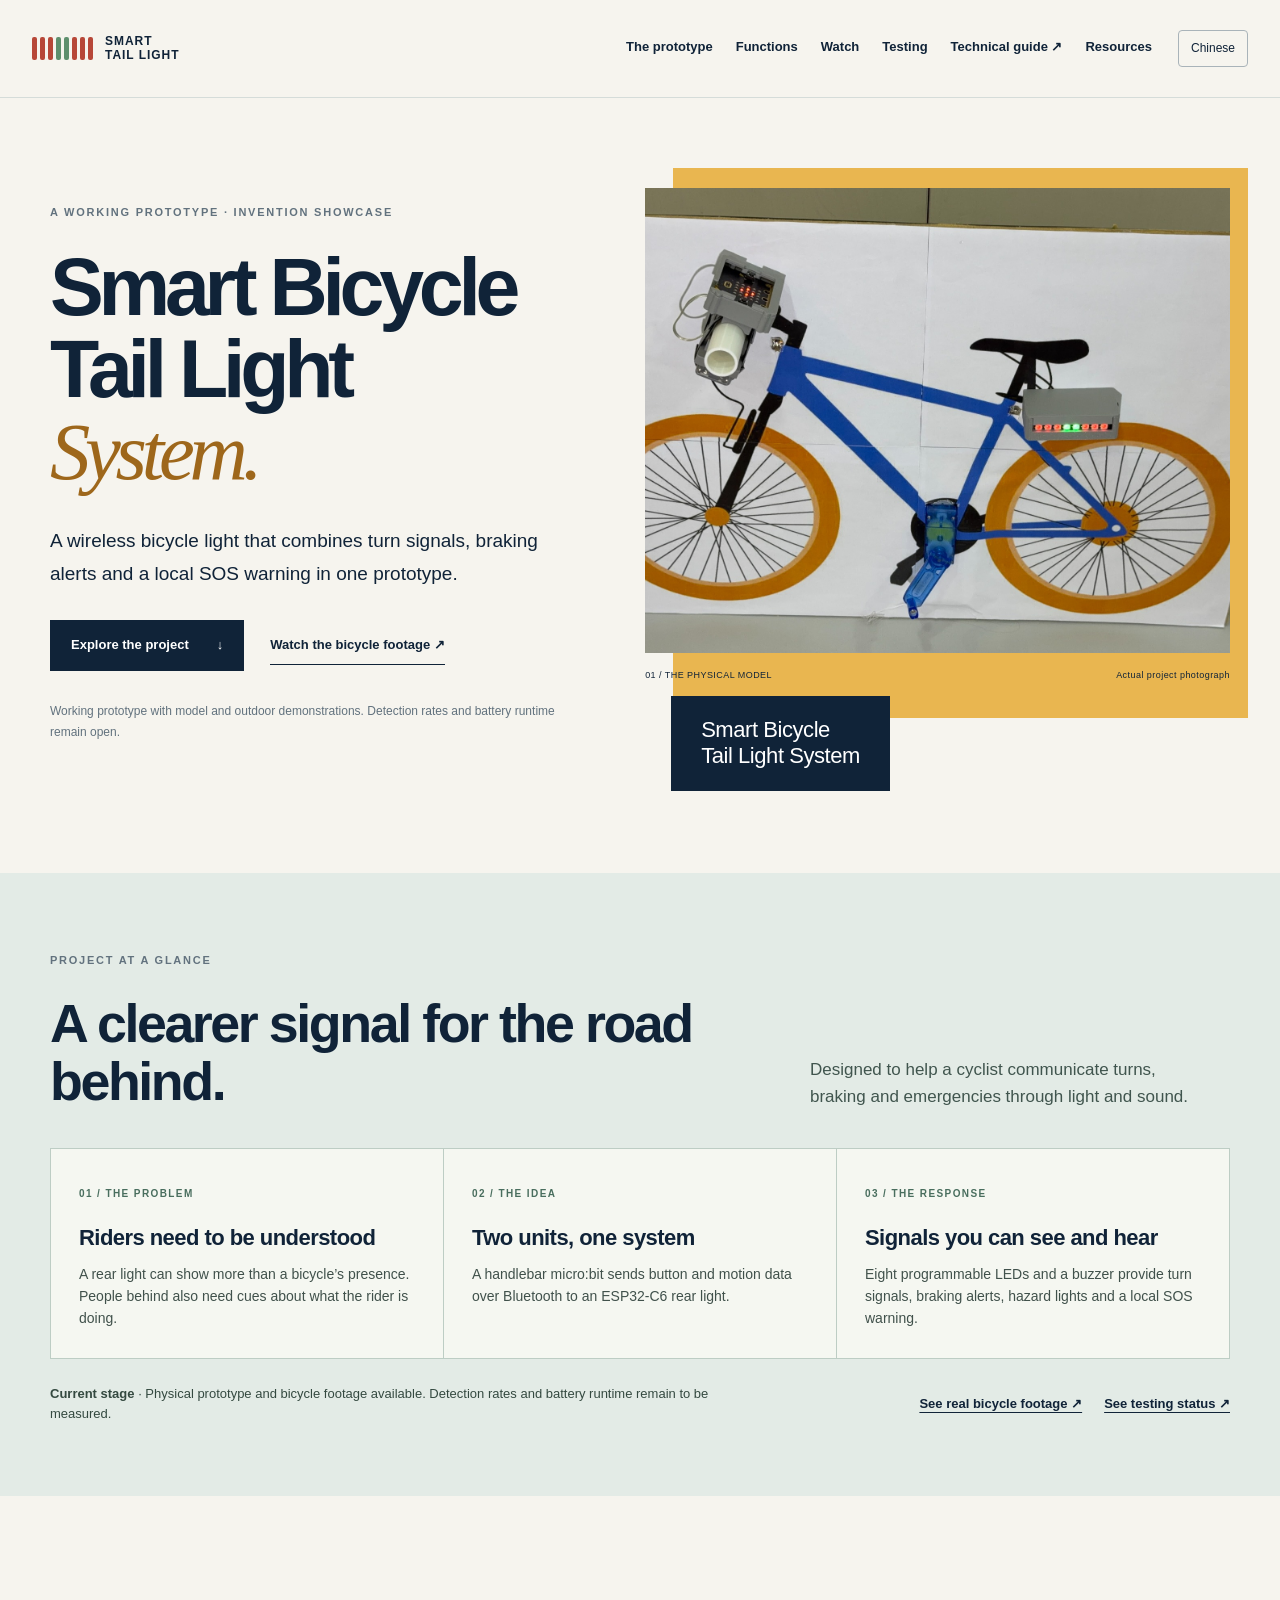
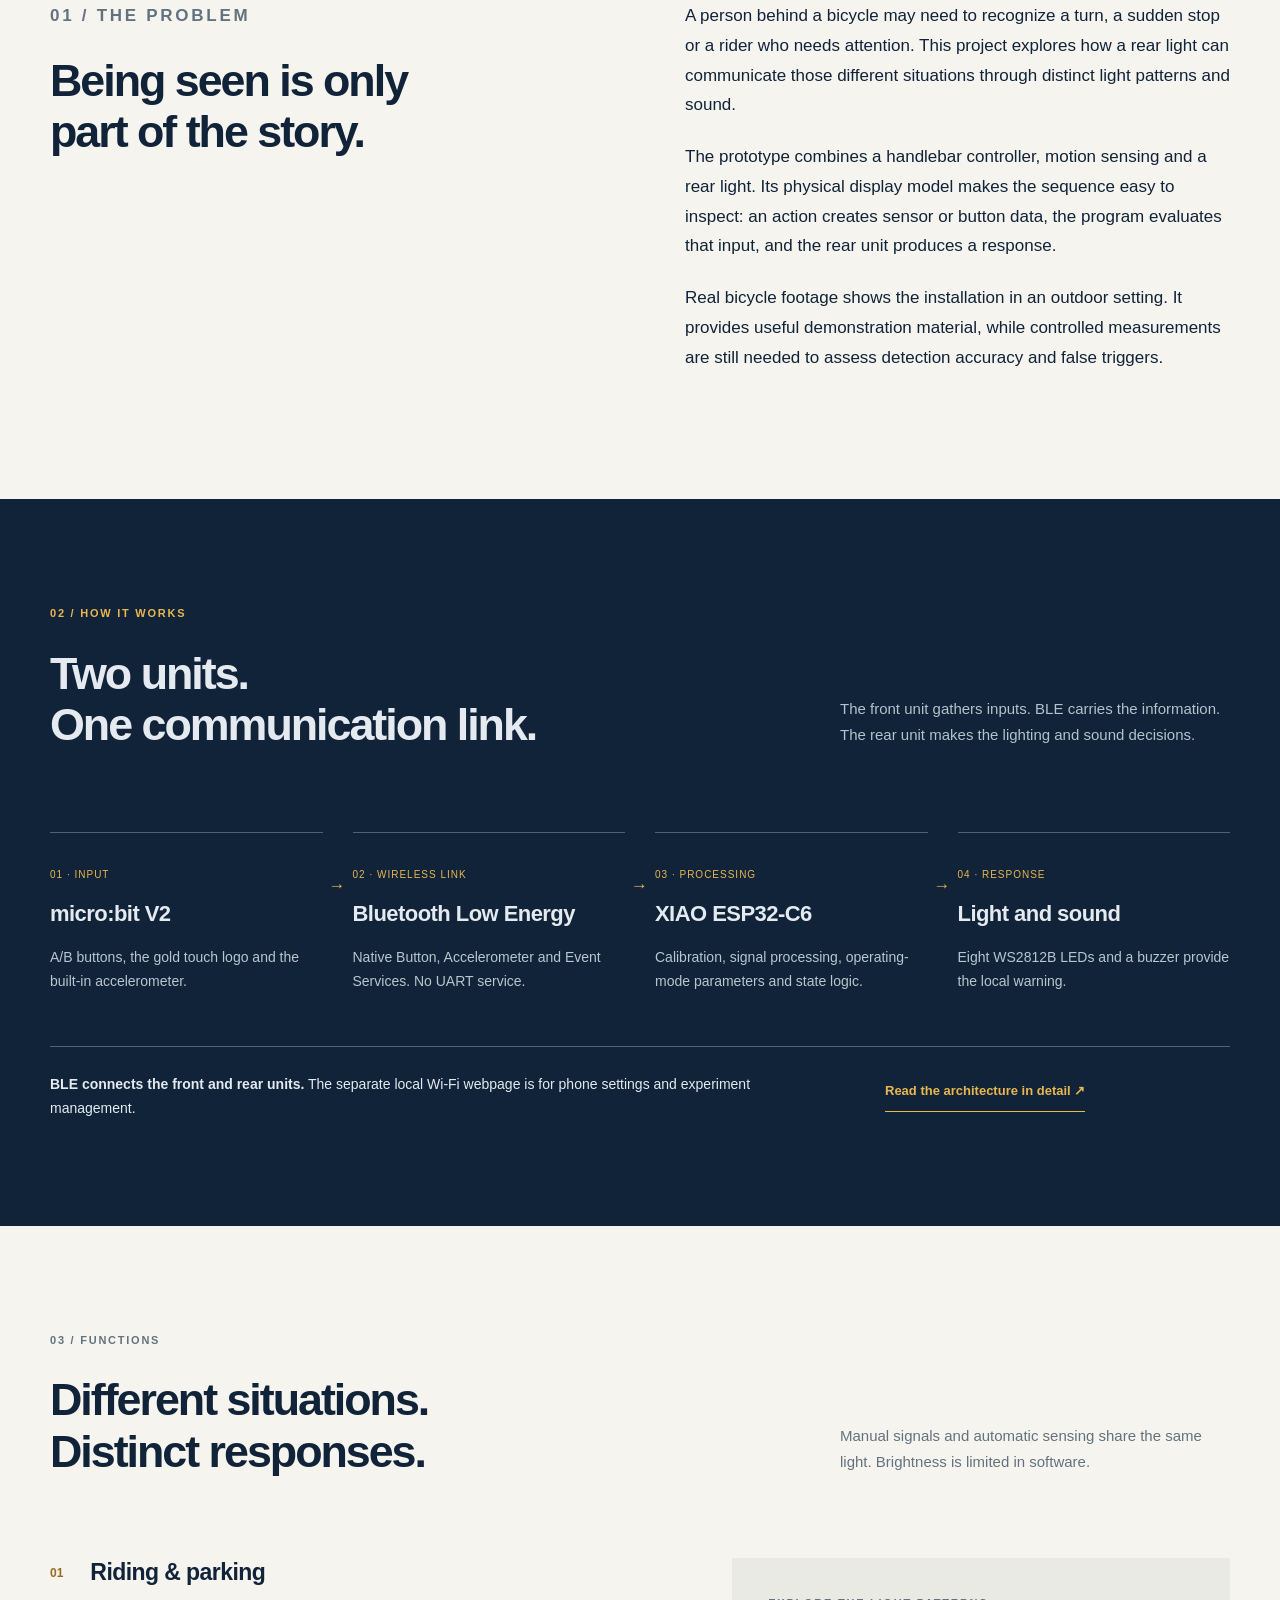
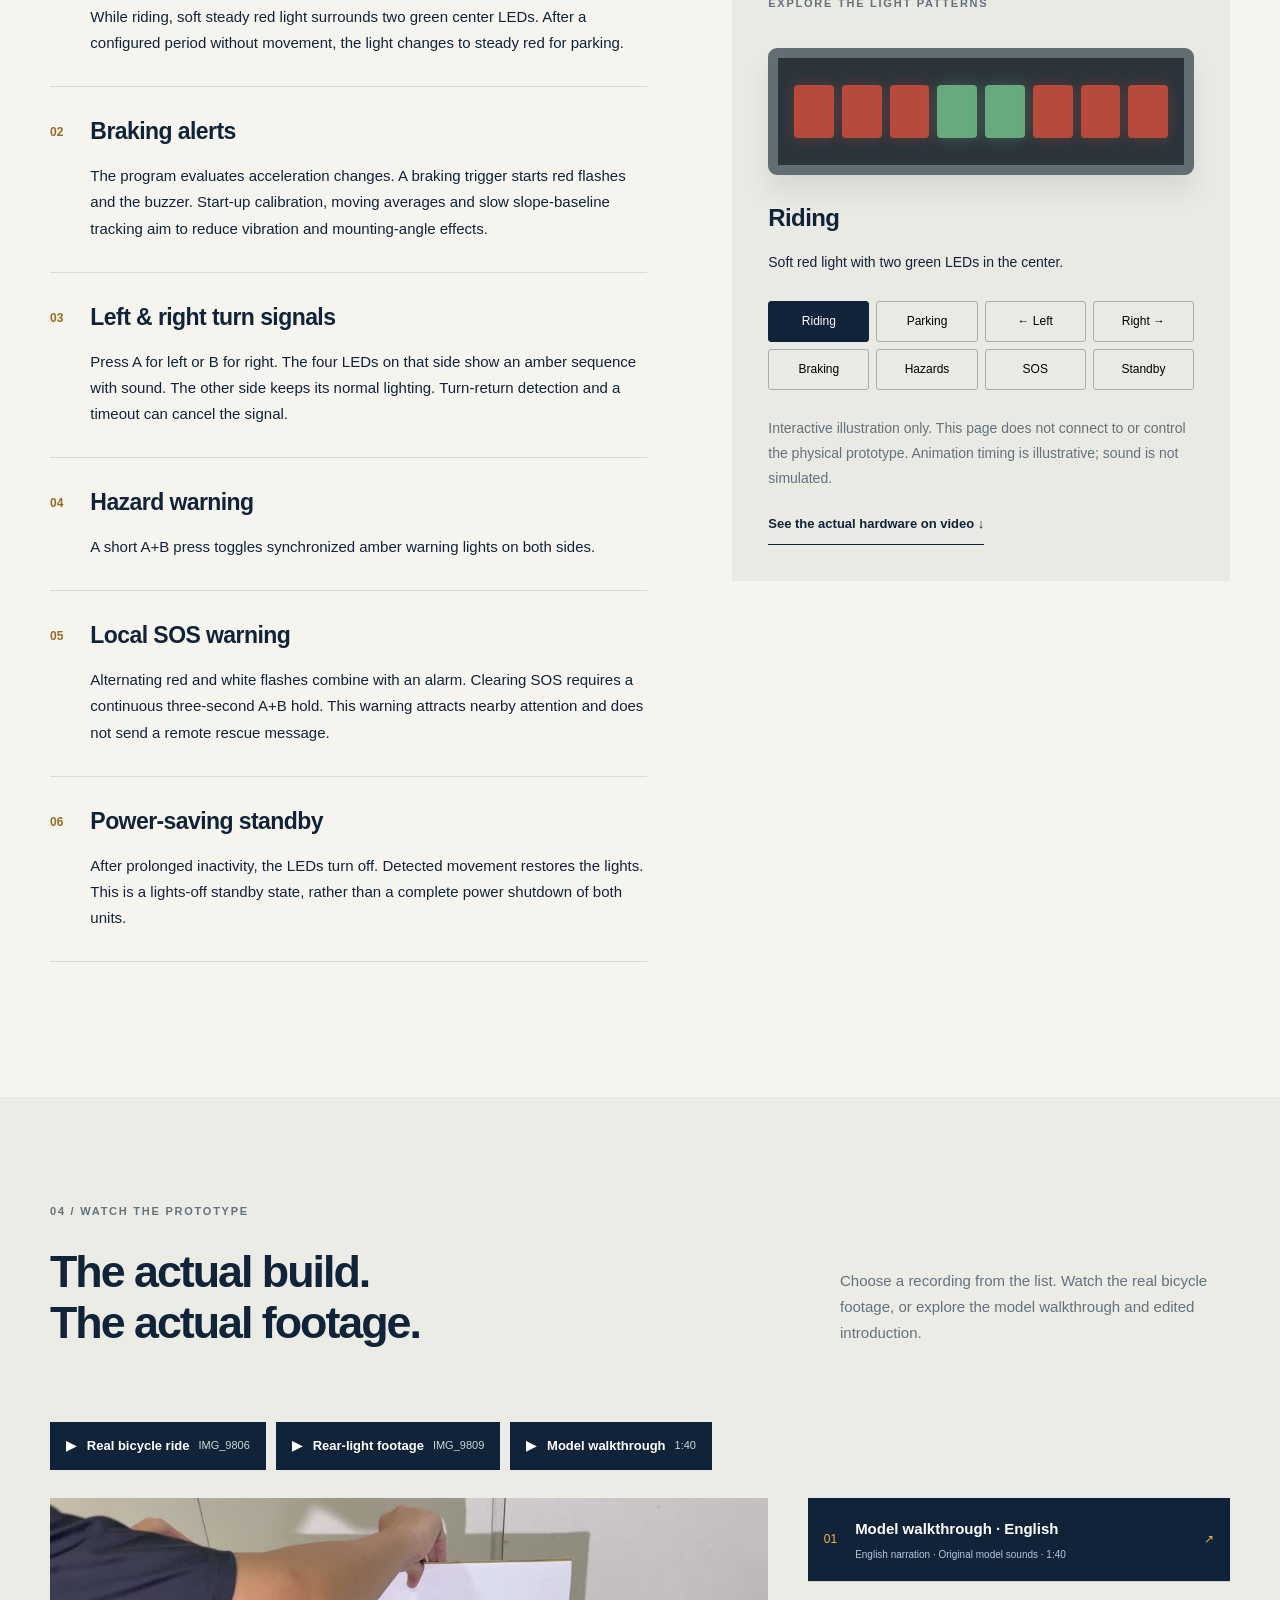
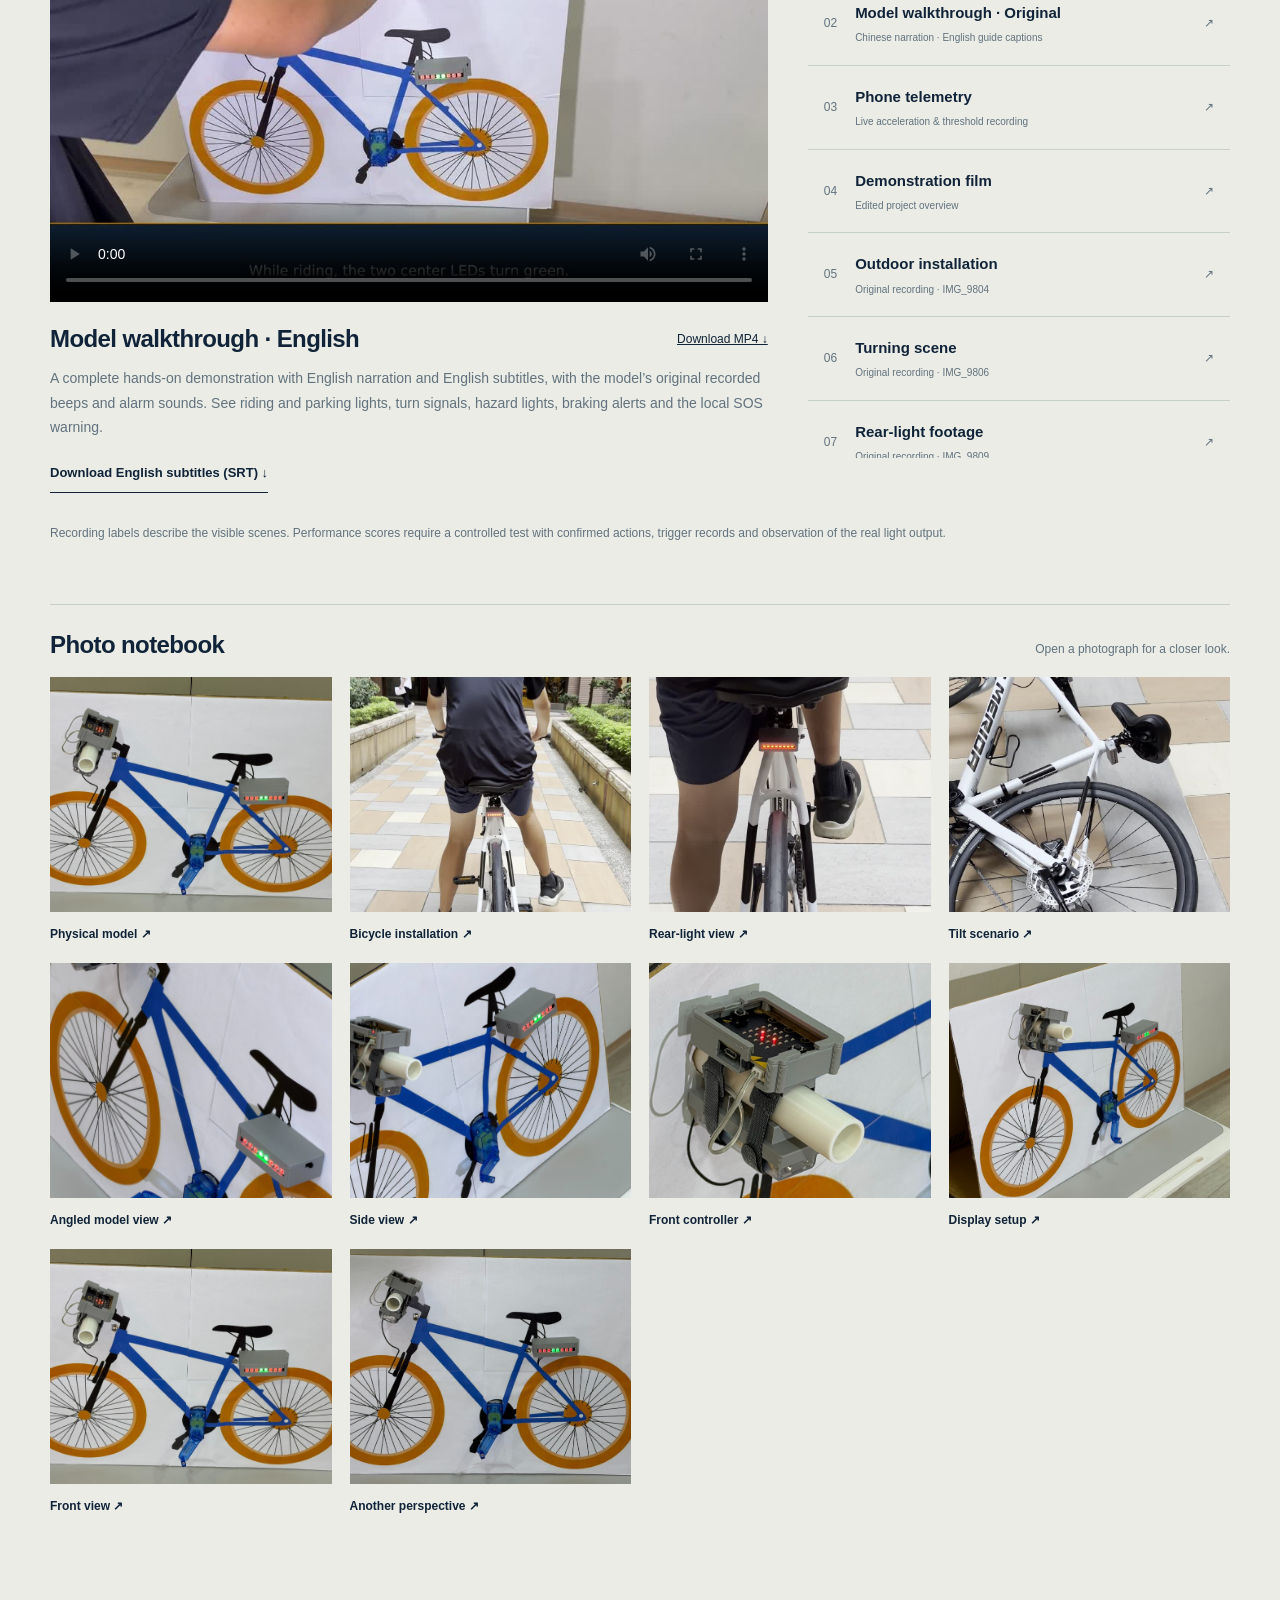
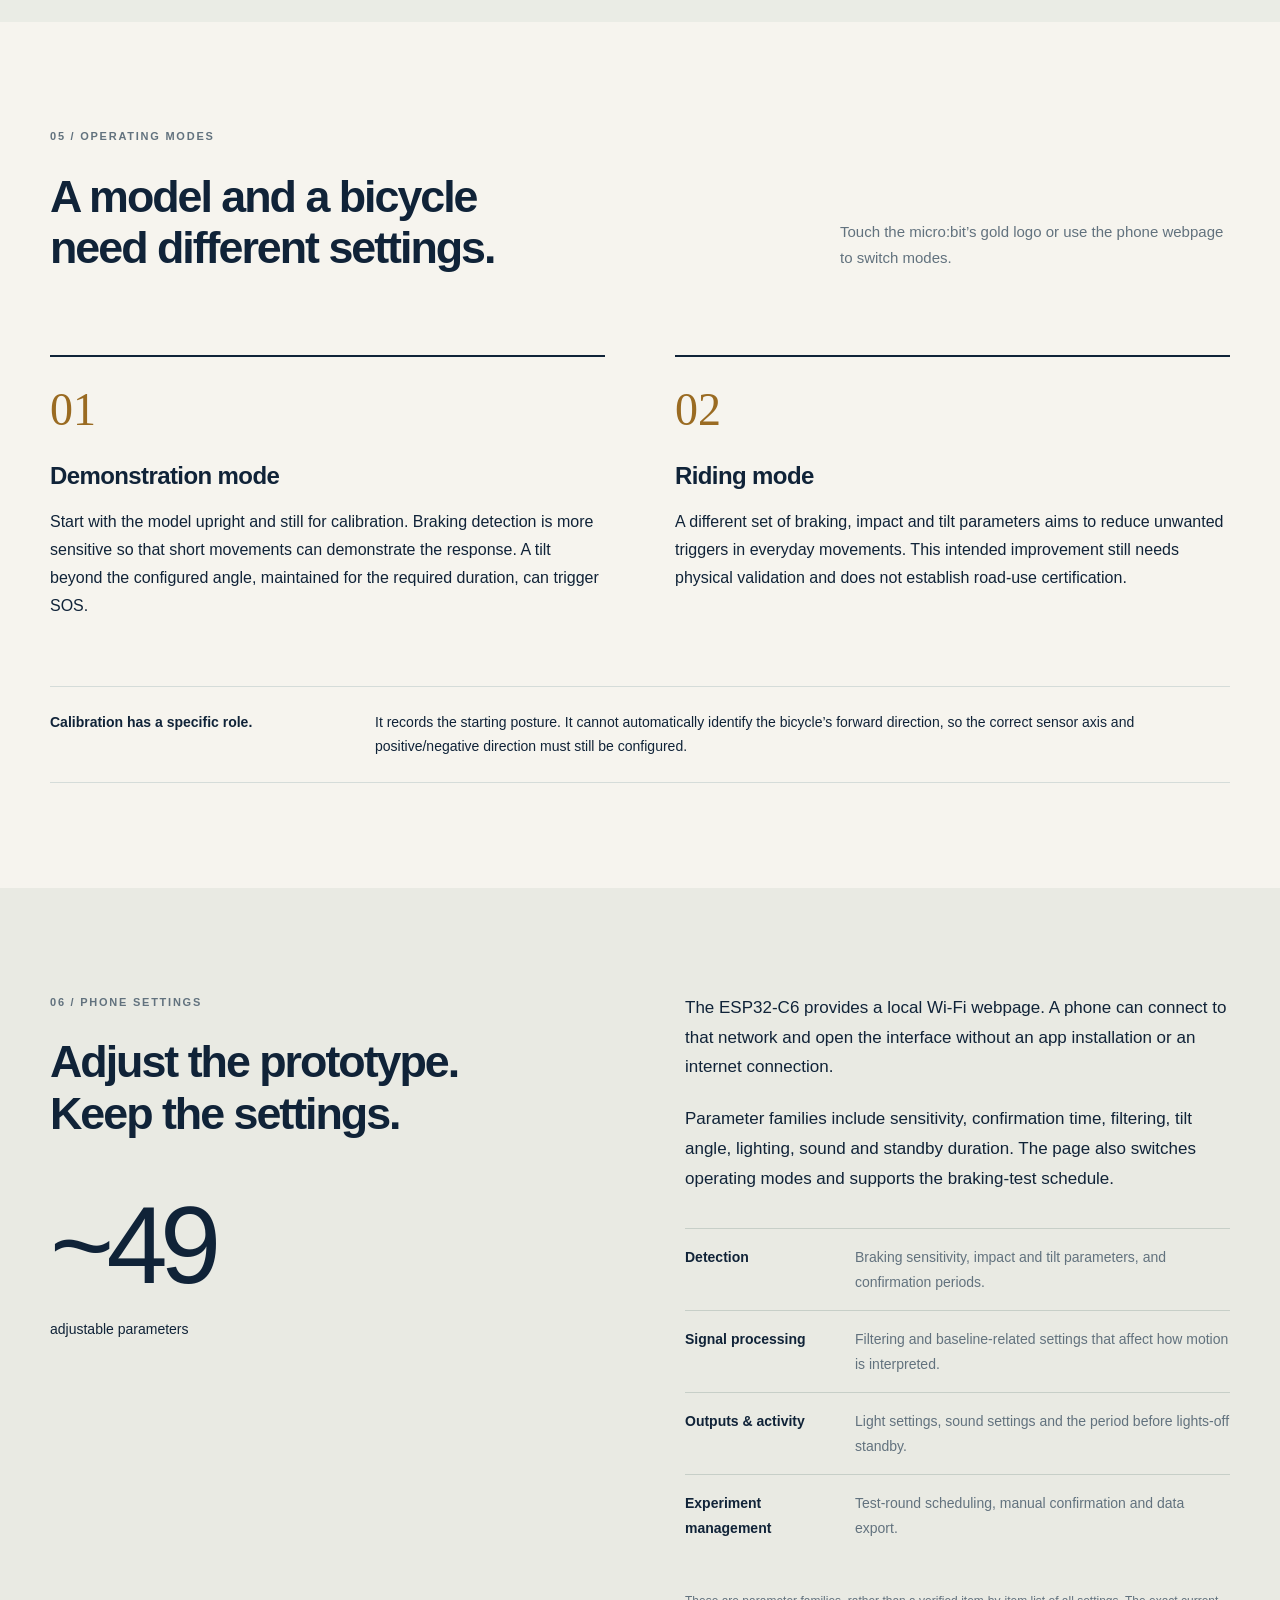
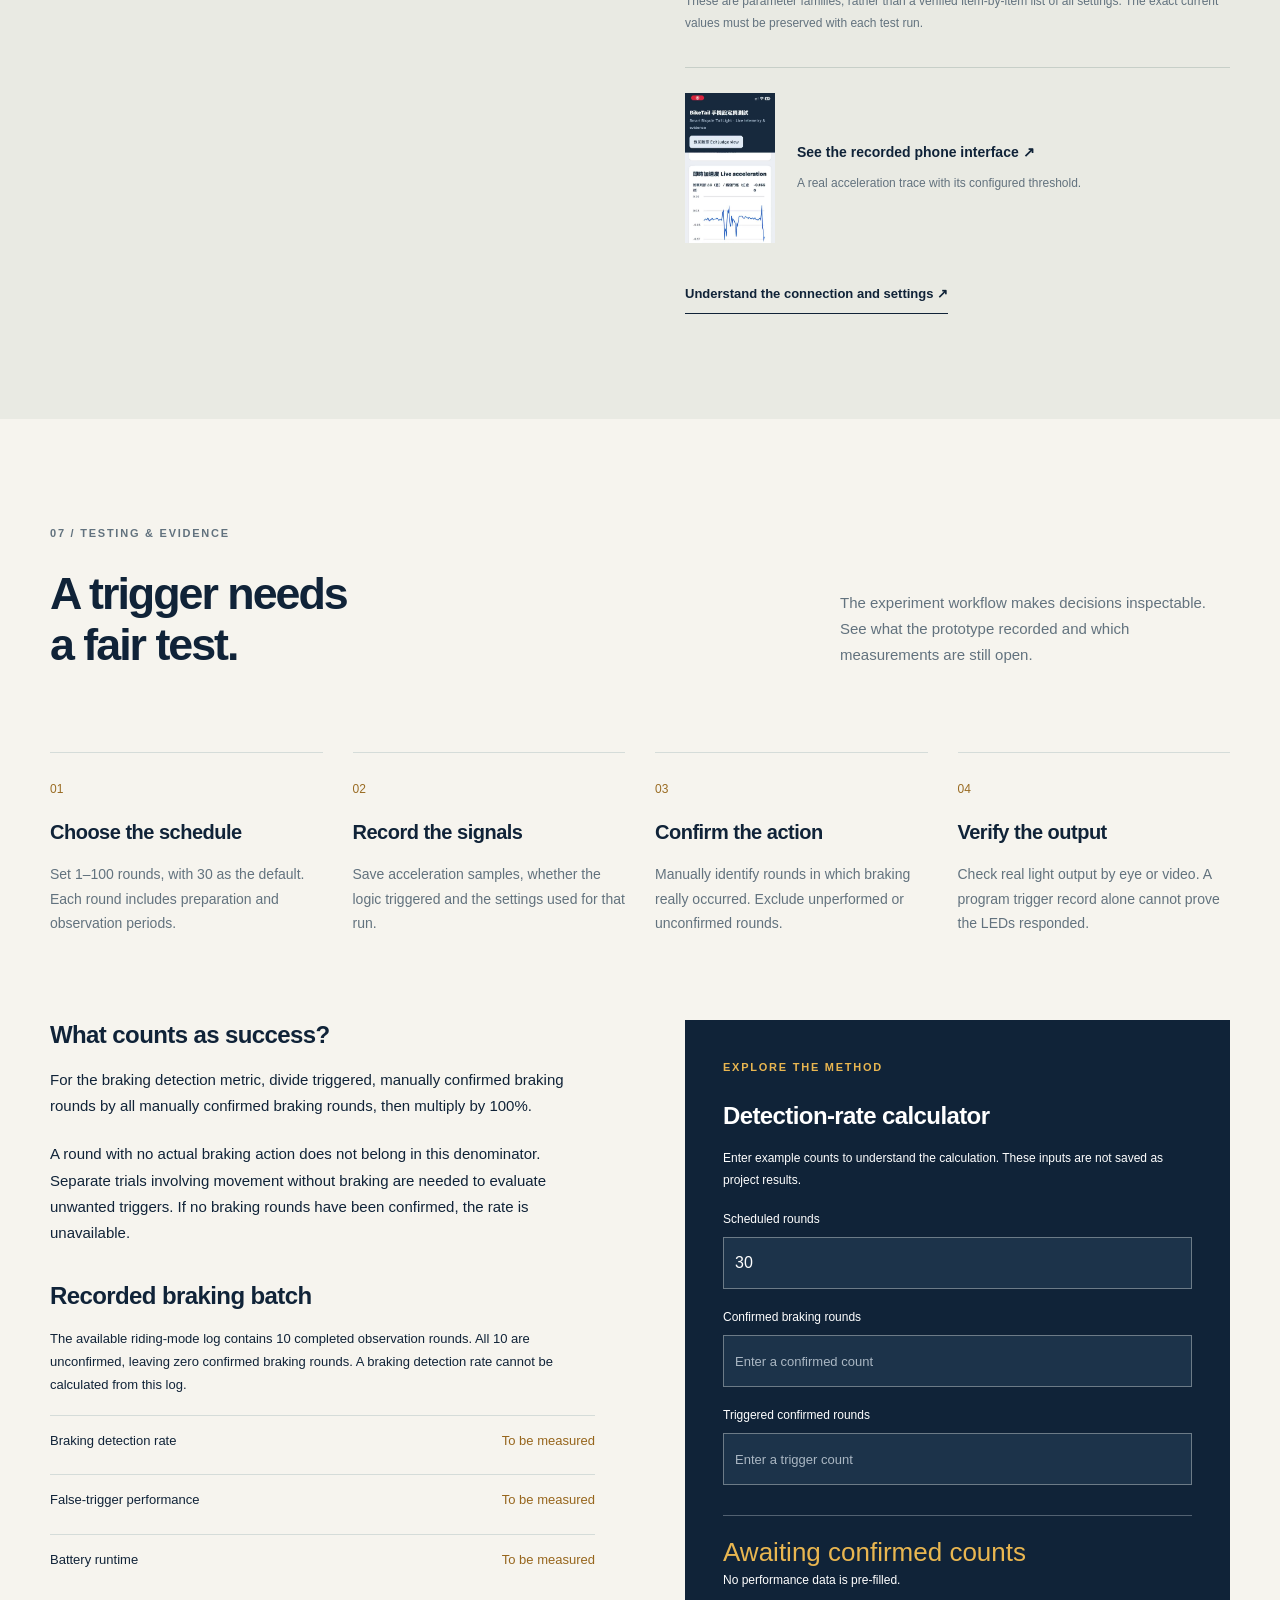
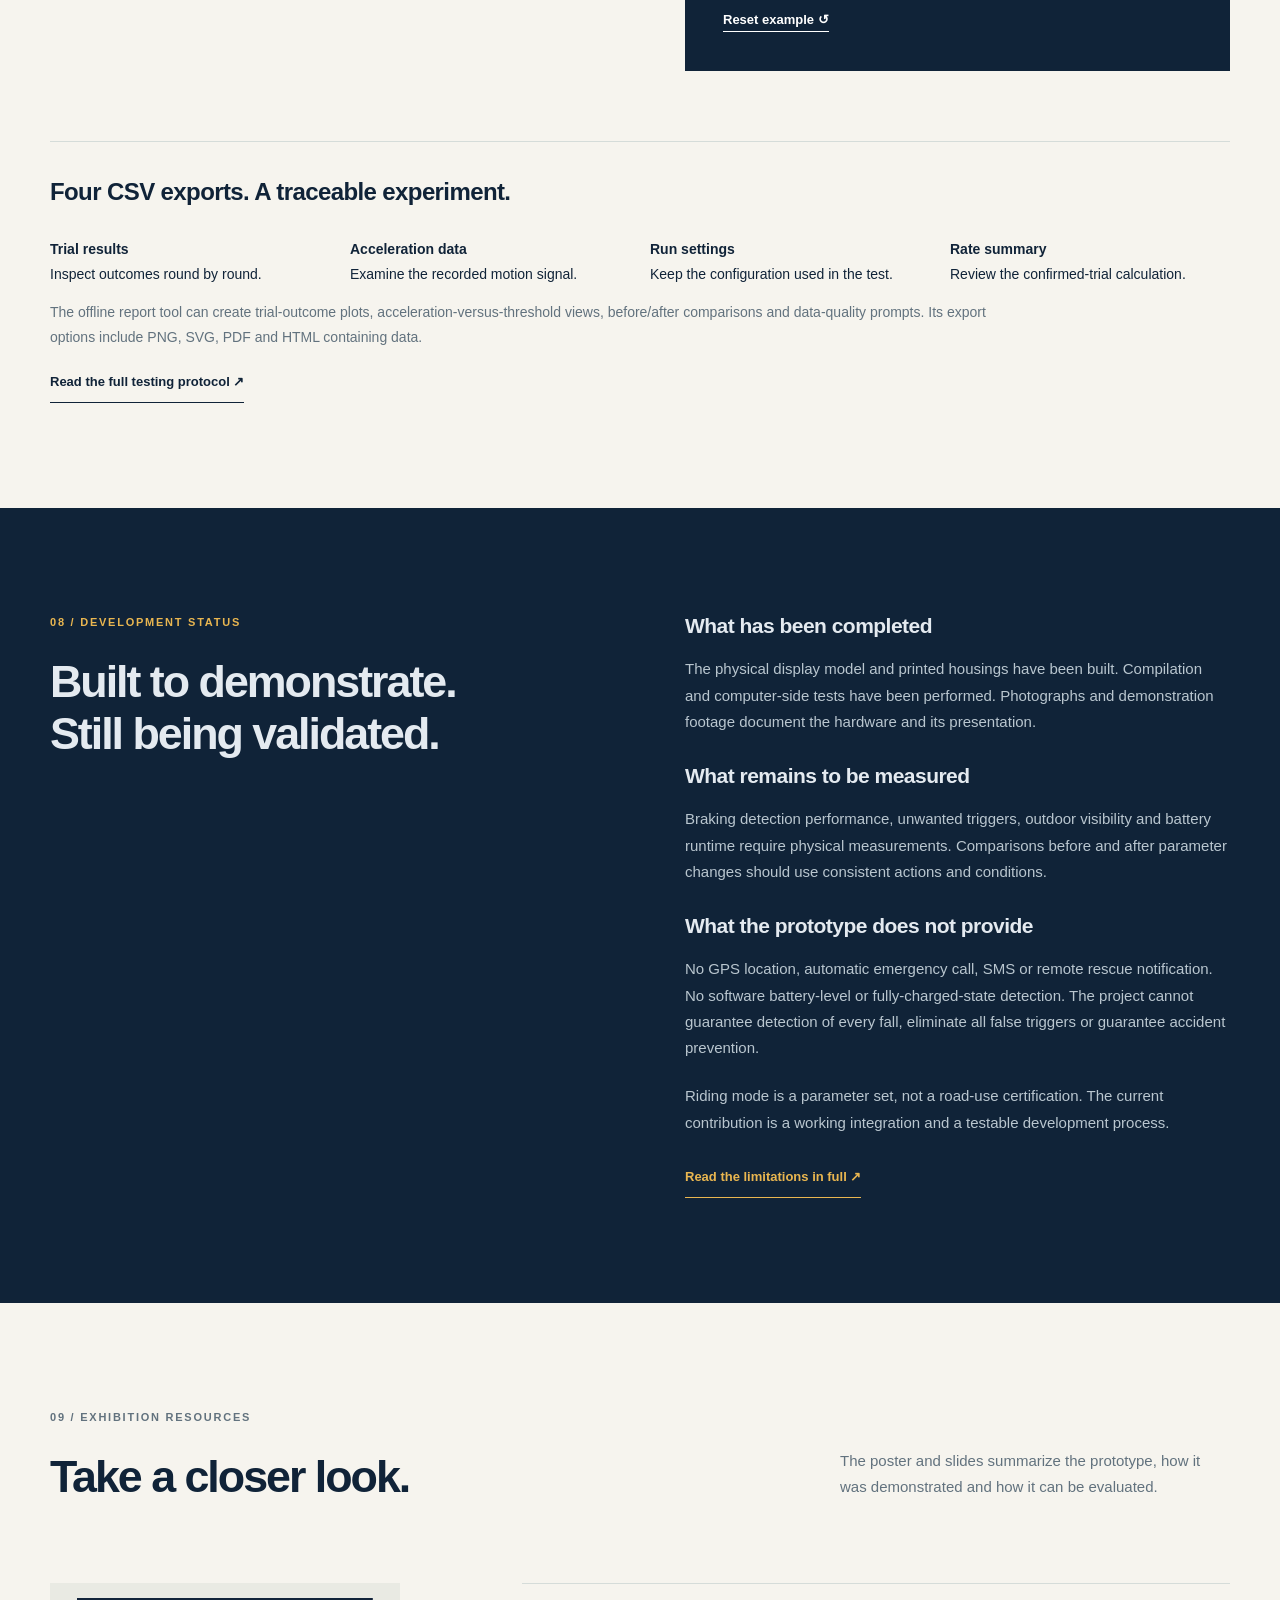
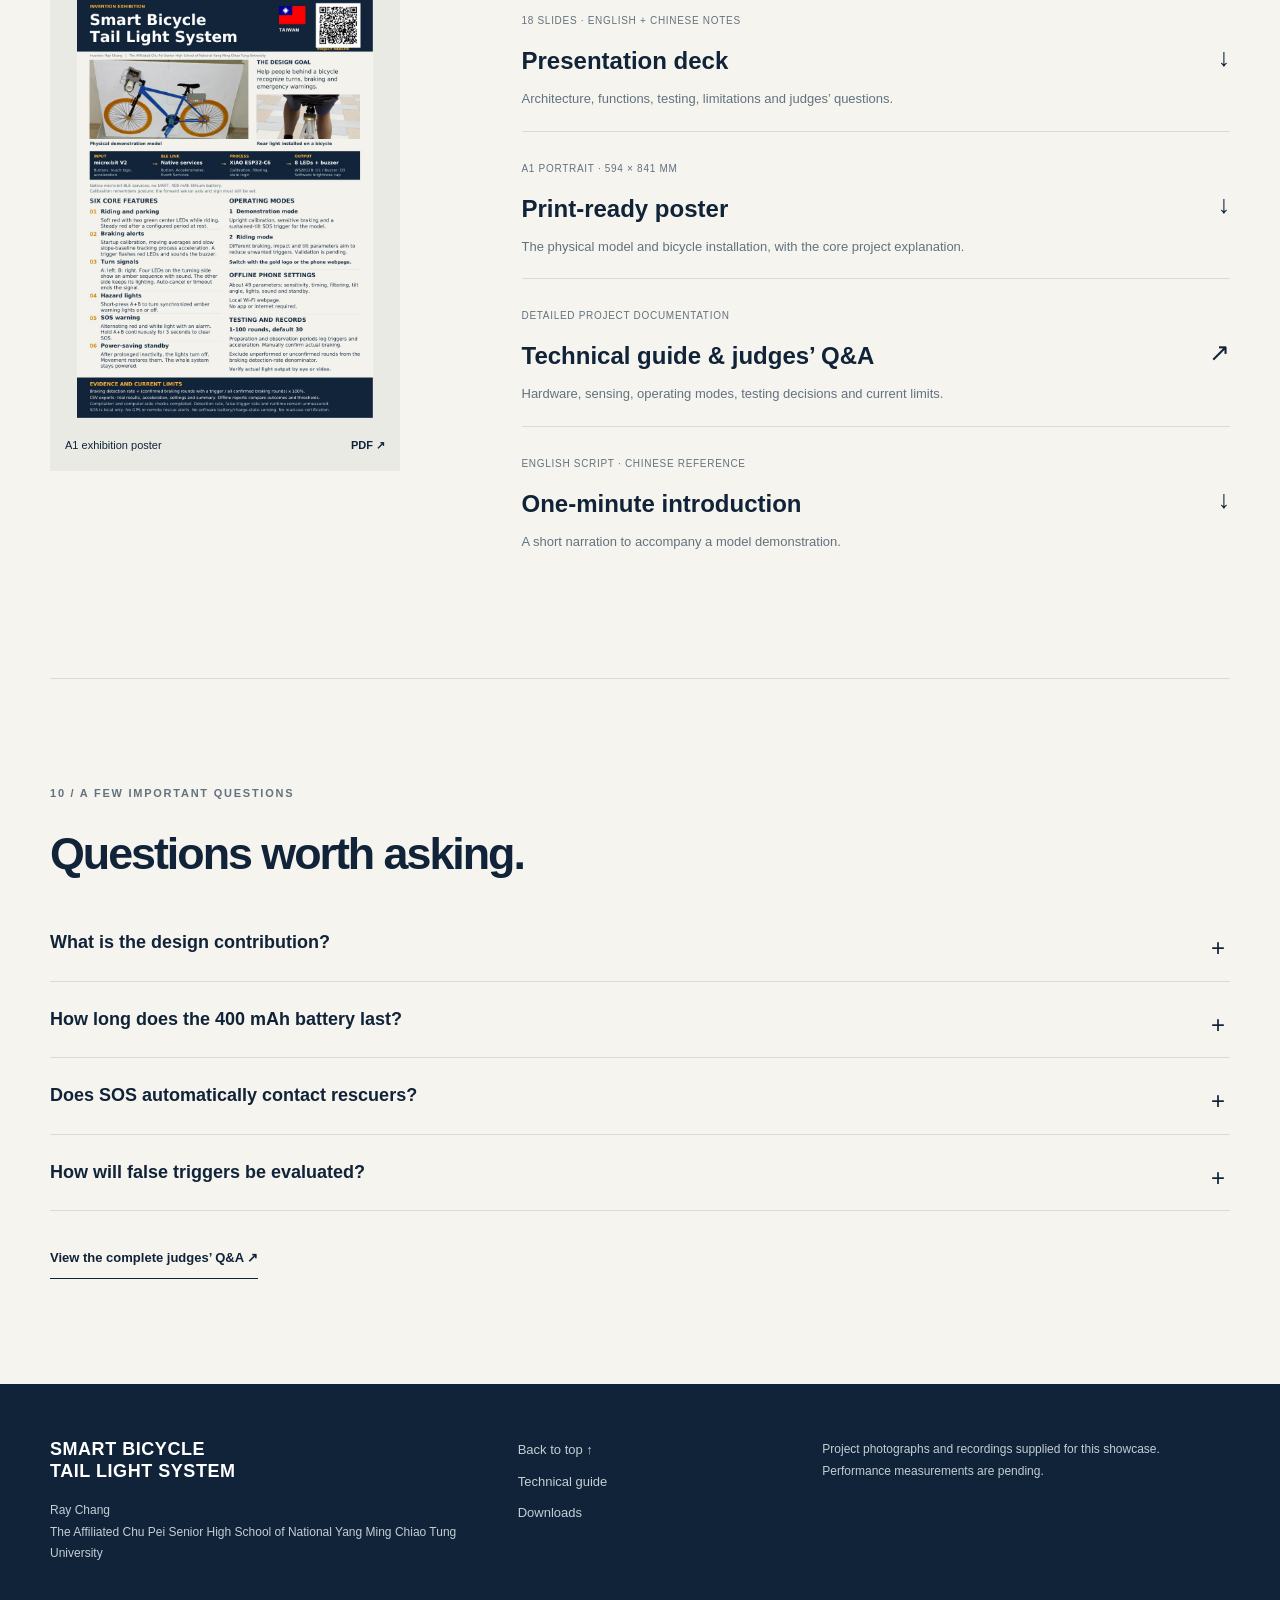
==== commit 8aa16de1: "Show Chinese text only when language assistance is enabled" ====
--- a/index.html
+++ b/index.html
@@ -10,31 +10,31 @@
 <link href="https://raychang1227.github.io/bicycle-light/" rel="canonical"/><meta content="https://raychang1227.github.io/bicycle-light/" property="og:url"/><meta content="https://raychang1227.github.io/bicycle-light/assets/model.jpg" property="og:image"/></head>
 <body>
 <a class="skip" href="#main">Skip to content</a>
-<header class="site-header"><a class="brand" href="#"><span aria-hidden="true" class="brand-mark"><i></i><i></i><i></i><i></i><i></i><i></i><i></i><i></i></span><span>SMART<br/>TAIL LIGHT</span></a><button aria-controls="navigation" aria-expanded="false" class="menu-toggle">Menu</button><nav aria-label="Main navigation" id="navigation"><a href="#prototype">The prototype</a><a href="#features">Functions</a><a href="#media">Watch</a><a href="#testing">Testing</a><a href="guide.html">Technical guide ↗</a><a href="#resources">Resources</a></nav><button aria-pressed="false" class="zh-toggle">中文輔助</button></header>
+<header class="site-header"><a class="brand" href="#"><span aria-hidden="true" class="brand-mark"><i></i><i></i><i></i><i></i><i></i><i></i><i></i><i></i></span><span>SMART<br/>TAIL LIGHT</span></a><button aria-controls="navigation" aria-expanded="false" class="menu-toggle">Menu</button><nav aria-label="Main navigation" id="navigation"><a href="#prototype">The prototype</a><a href="#features">Functions</a><a href="#media">Watch</a><a href="#testing">Testing</a><a href="guide.html">Technical guide ↗</a><a href="#resources">Resources</a></nav><button aria-pressed="false" class="zh-toggle">Chinese</button></header>
 <main id="main">
 <section class="hero shell">
-<div class="hero-copy"><p class="eyebrow">A working prototype · Invention showcase</p><h1>Smart Bicycle<br/>Tail Light<br/><em>System.</em></h1><p class="hero-lead">A wireless bicycle light that combines turn signals, braking alerts and a local SOS warning in one prototype.</p><p class="zh">智慧自行車尾燈系統：整合方向燈、煞車與現場 SOS 聲光警示。</p><div class="actions"><a class="button primary" href="#overview">Explore the project <span>↓</span></a><a class="text-link" data-open-video="turning-scene" href="#media">Watch the bicycle footage ↗</a></div><p class="small muted">Working prototype with model and outdoor demonstrations. Detection rates and battery runtime remain open.</p></div>
-<figure class="hero-photo"><img alt="The actual bicycle demonstration model with a micro:bit front controller and a rear light in a gray printed enclosure" fetchpriority="high" height="864" src="assets/model.jpg" width="1536"/><figcaption><span>01 / THE PHYSICAL MODEL</span><span>Actual project photograph</span></figcaption><div class="photo-label">Smart Bicycle<br/>Tail Light System<span>智慧自行車尾燈系統</span></div></figure>
+<div class="hero-copy"><p class="eyebrow">A working prototype · Invention showcase</p><h1>Smart Bicycle<br/>Tail Light<br/><em>System.</em></h1><p class="hero-lead">A wireless bicycle light that combines turn signals, braking alerts and a local SOS warning in one prototype.</p><p class="zh" lang="zh-Hant">智慧自行車尾燈系統：整合方向燈、煞車與現場 SOS 聲光警示。</p><div class="actions"><a class="button primary" href="#overview">Explore the project <span>↓</span></a><a class="text-link" data-open-video="turning-scene" href="#media">Watch the bicycle footage ↗</a></div><p class="small muted">Working prototype with model and outdoor demonstrations. Detection rates and battery runtime remain open.</p></div>
+<figure class="hero-photo"><img alt="The actual bicycle demonstration model with a micro:bit front controller and a rear light in a gray printed enclosure" fetchpriority="high" height="864" src="assets/model.jpg" width="1536"/><figcaption><span>01 / THE PHYSICAL MODEL</span><span>Actual project photograph</span></figcaption><div class="photo-label">Smart Bicycle<br/>Tail Light System<span lang="zh-Hant">智慧自行車尾燈系統</span></div></figure>
 </section>
-<section class="judge-overview" id="overview" aria-labelledby="overview-title"><div class="shell"><div class="overview-heading"><div><p class="eyebrow">PROJECT AT A GLANCE · 作品重點</p><h2 id="overview-title">A clearer signal for the road behind.</h2></div><p>Designed to help a cyclist communicate turns, braking and emergencies through light and sound.</p></div><div class="overview-grid"><article><span>01 / THE PROBLEM</span><h3>Riders need to be understood</h3><p>A rear light can show more than a bicycle’s presence. People behind also need cues about what the rider is doing.</p><p class="overview-zh">讓後方更容易辨識轉彎、煞車與緊急狀況。</p></article><article><span>02 / THE IDEA</span><h3>Two units, one system</h3><p>A handlebar micro:bit sends button and motion data over Bluetooth to an ESP32-C6 rear light.</p><p class="overview-zh">車頭控制器透過藍牙傳送操作與感測資訊。</p></article><article><span>03 / THE RESPONSE</span><h3>Signals you can see and hear</h3><p>Eight programmable LEDs and a buzzer provide turn signals, braking alerts, hazard lights and a local SOS warning.</p><p class="overview-zh">以 8 顆 LED 與蜂鳴器呈現不同聲光訊號。</p></article></div><div class="overview-bottom"><p><strong>Current stage</strong> · Physical prototype and bicycle footage available. Detection rates and battery runtime remain to be measured.</p><div><a href="#media" data-open-video="turning-scene">See real bicycle footage ↗</a><a href="#testing">See testing status ↗</a></div></div></div></section>
-<section class="shell section split intro" id="prototype"><div><p class="eyebrow">01 / The problem</p><h2>Being seen is only<br/>part of the story.</h2></div><div class="prose"><p>A person behind a bicycle may need to recognize a turn, a sudden stop or a rider who needs attention. This project explores how a rear light can communicate those different situations through distinct light patterns and sound.</p><p>The prototype combines a handlebar controller, motion sensing and a rear light. Its physical display model makes the sequence easy to inspect: an action creates sensor or button data, the program evaluates that input, and the rear unit produces a response.</p><p>Real bicycle footage shows the installation in an outdoor setting. It provides useful demonstration material, while controlled measurements are still needed to assess detection accuracy and false triggers.</p><p class="zh">實體模型能展示「操作、感測、判斷、尾燈反應」。實車影片呈現安裝與展示情境，還不能當成正式成功率證明。</p></div></section>
-<section class="dark-section" id="system"><div class="shell section"><div class="section-heading"><div><p class="eyebrow">02 / How it works</p><h2>Two units.<br/>One communication link.</h2></div><p>The front unit gathers inputs. BLE carries the information. The rear unit makes the lighting and sound decisions.</p></div><ol class="system-flow"><li><span>01 · INPUT</span><h3>micro:bit V2</h3><p>A/B buttons, the gold touch logo and the built-in accelerometer.</p></li><li><span>02 · WIRELESS LINK</span><h3>Bluetooth Low Energy</h3><p>Native Button, Accelerometer and Event Services. No UART service.</p></li><li><span>03 · PROCESSING</span><h3>XIAO ESP32-C6</h3><p>Calibration, signal processing, operating-mode parameters and state logic.</p></li><li><span>04 · RESPONSE</span><h3>Light and sound</h3><p>Eight WS2812B LEDs and a buzzer provide the local warning.</p></li></ol><div class="system-foot"><p><strong>BLE connects the front and rear units.</strong> The separate local Wi-Fi webpage is for phone settings and experiment management.</p><a class="text-link light" href="guide.html#architecture">Read the architecture in detail ↗</a></div><p class="zh">車頭與尾燈使用 BLE 通訊；手機設定使用 ESP32-C6 的本地 Wi-Fi，兩者用途不同。</p></div></section>
+<section class="judge-overview" id="overview" aria-labelledby="overview-title"><div class="shell"><div class="overview-heading"><div><p class="eyebrow">PROJECT AT A GLANCE<span lang="zh-Hant"> · 作品重點</span></p><h2 id="overview-title">A clearer signal for the road behind.</h2></div><p>Designed to help a cyclist communicate turns, braking and emergencies through light and sound.</p></div><div class="overview-grid"><article><span>01 / THE PROBLEM</span><h3>Riders need to be understood</h3><p>A rear light can show more than a bicycle’s presence. People behind also need cues about what the rider is doing.</p><p class="overview-zh" lang="zh-Hant">讓後方更容易辨識轉彎、煞車與緊急狀況。</p></article><article><span>02 / THE IDEA</span><h3>Two units, one system</h3><p>A handlebar micro:bit sends button and motion data over Bluetooth to an ESP32-C6 rear light.</p><p class="overview-zh" lang="zh-Hant">車頭控制器透過藍牙傳送操作與感測資訊。</p></article><article><span>03 / THE RESPONSE</span><h3>Signals you can see and hear</h3><p>Eight programmable LEDs and a buzzer provide turn signals, braking alerts, hazard lights and a local SOS warning.</p><p class="overview-zh" lang="zh-Hant">以 8 顆 LED 與蜂鳴器呈現不同聲光訊號。</p></article></div><div class="overview-bottom"><p><strong>Current stage</strong> · Physical prototype and bicycle footage available. Detection rates and battery runtime remain to be measured.</p><div><a href="#media" data-open-video="turning-scene">See real bicycle footage ↗</a><a href="#testing">See testing status ↗</a></div></div></div></section>
+<section class="shell section split intro" id="prototype"><div><p class="eyebrow">01 / The problem</p><h2>Being seen is only<br/>part of the story.</h2></div><div class="prose"><p>A person behind a bicycle may need to recognize a turn, a sudden stop or a rider who needs attention. This project explores how a rear light can communicate those different situations through distinct light patterns and sound.</p><p>The prototype combines a handlebar controller, motion sensing and a rear light. Its physical display model makes the sequence easy to inspect: an action creates sensor or button data, the program evaluates that input, and the rear unit produces a response.</p><p>Real bicycle footage shows the installation in an outdoor setting. It provides useful demonstration material, while controlled measurements are still needed to assess detection accuracy and false triggers.</p><p class="zh" lang="zh-Hant">實體模型能展示「操作、感測、判斷、尾燈反應」。實車影片呈現安裝與展示情境，還不能當成正式成功率證明。</p></div></section>
+<section class="dark-section" id="system"><div class="shell section"><div class="section-heading"><div><p class="eyebrow">02 / How it works</p><h2>Two units.<br/>One communication link.</h2></div><p>The front unit gathers inputs. BLE carries the information. The rear unit makes the lighting and sound decisions.</p></div><ol class="system-flow"><li><span>01 · INPUT</span><h3>micro:bit V2</h3><p>A/B buttons, the gold touch logo and the built-in accelerometer.</p></li><li><span>02 · WIRELESS LINK</span><h3>Bluetooth Low Energy</h3><p>Native Button, Accelerometer and Event Services. No UART service.</p></li><li><span>03 · PROCESSING</span><h3>XIAO ESP32-C6</h3><p>Calibration, signal processing, operating-mode parameters and state logic.</p></li><li><span>04 · RESPONSE</span><h3>Light and sound</h3><p>Eight WS2812B LEDs and a buzzer provide the local warning.</p></li></ol><div class="system-foot"><p><strong>BLE connects the front and rear units.</strong> The separate local Wi-Fi webpage is for phone settings and experiment management.</p><a class="text-link light" href="guide.html#architecture">Read the architecture in detail ↗</a></div><p class="zh" lang="zh-Hant">車頭與尾燈使用 BLE 通訊；手機設定使用 ESP32-C6 的本地 Wi-Fi，兩者用途不同。</p></div></section>
 <section class="shell section" id="features"><div class="section-heading"><div><p class="eyebrow">03 / Functions</p><h2>Different situations.<br/>Distinct responses.</h2></div><p>Manual signals and automatic sensing share the same light. Brightness is limited in software.</p></div>
 <div class="feature-layout"><div class="feature-list">
-<article><span class="number">01</span><div><h3>Riding &amp; parking</h3><p>While riding, soft steady red light surrounds two green center LEDs. After a configured period without movement, the light changes to steady red for parking.</p><p class="zh">巡航為柔和紅燈加中央兩顆綠燈；靜止一段設定時間後切換為全紅。</p></div></article>
-<article><span class="number">02</span><div><h3>Braking alerts</h3><p>The program evaluates acceleration changes. A braking trigger starts red flashes and the buzzer. Start-up calibration, moving averages and slow slope-baseline tracking aim to reduce vibration and mounting-angle effects.</p><p class="zh">以加速度變化判斷煞車，搭配開機校正、移動平均及坡度基準追蹤，實際效果仍待驗證。</p></div></article>
-<article><span class="number">03</span><div><h3>Left &amp; right turn signals</h3><p>Press A for left or B for right. The four LEDs on that side show an amber sequence with sound. The other side keeps its normal lighting. Turn-return detection and a timeout can cancel the signal.</p><p class="zh">A 左轉、B 右轉，同側四顆燈黃光流水，另一側維持照明；具轉彎後取消與超時關閉功能。</p></div></article>
-<article><span class="number">04</span><div><h3>Hazard warning</h3><p>A short A+B press toggles synchronized amber warning lights on both sides.</p><p class="zh">短按 A+B，開啟或解除雙黃警示。</p></div></article>
-<article><span class="number">05</span><div><h3>Local SOS warning</h3><p>Alternating red and white flashes combine with an alarm. Clearing SOS requires a continuous three-second A+B hold. This warning attracts nearby attention and does not send a remote rescue message.</p><p class="zh">紅白交替閃光及警報音，需連續長按 A+B 三秒解除。SOS 只在現場警示，不會自動報警。</p></div></article>
-<article><span class="number">06</span><div><h3>Power-saving standby</h3><p>After prolonged inactivity, the LEDs turn off. Detected movement restores the lights. This is a lights-off standby state, rather than a complete power shutdown of both units.</p><p class="zh">長時間未移動時關燈，偵測移動後恢復；不是整套系統完全斷電。</p></div></article></div>
+<article><span class="number">01</span><div><h3>Riding &amp; parking</h3><p>While riding, soft steady red light surrounds two green center LEDs. After a configured period without movement, the light changes to steady red for parking.</p><p class="zh" lang="zh-Hant">巡航為柔和紅燈加中央兩顆綠燈；靜止一段設定時間後切換為全紅。</p></div></article>
+<article><span class="number">02</span><div><h3>Braking alerts</h3><p>The program evaluates acceleration changes. A braking trigger starts red flashes and the buzzer. Start-up calibration, moving averages and slow slope-baseline tracking aim to reduce vibration and mounting-angle effects.</p><p class="zh" lang="zh-Hant">以加速度變化判斷煞車，搭配開機校正、移動平均及坡度基準追蹤，實際效果仍待驗證。</p></div></article>
+<article><span class="number">03</span><div><h3>Left &amp; right turn signals</h3><p>Press A for left or B for right. The four LEDs on that side show an amber sequence with sound. The other side keeps its normal lighting. Turn-return detection and a timeout can cancel the signal.</p><p class="zh" lang="zh-Hant">A 左轉、B 右轉，同側四顆燈黃光流水，另一側維持照明；具轉彎後取消與超時關閉功能。</p></div></article>
+<article><span class="number">04</span><div><h3>Hazard warning</h3><p>A short A+B press toggles synchronized amber warning lights on both sides.</p><p class="zh" lang="zh-Hant">短按 A+B，開啟或解除雙黃警示。</p></div></article>
+<article><span class="number">05</span><div><h3>Local SOS warning</h3><p>Alternating red and white flashes combine with an alarm. Clearing SOS requires a continuous three-second A+B hold. This warning attracts nearby attention and does not send a remote rescue message.</p><p class="zh" lang="zh-Hant">紅白交替閃光及警報音，需連續長按 A+B 三秒解除。SOS 只在現場警示，不會自動報警。</p></div></article>
+<article><span class="number">06</span><div><h3>Power-saving standby</h3><p>After prolonged inactivity, the LEDs turn off. Detected movement restores the lights. This is a lights-off standby state, rather than a complete power shutdown of both units.</p><p class="zh" lang="zh-Hant">長時間未移動時關燈，偵測移動後恢復；不是整套系統完全斷電。</p></div></article></div>
 <aside class="signal-demo"><p class="eyebrow">Explore the light patterns</p><div class="light-housing"><div aria-hidden="true" class="led-strip"><i></i><i></i><i></i><i></i><i></i><i></i><i></i><i></i></div></div><h3 id="signal-title">Riding</h3><p aria-live="polite" id="signal-description">Soft red light with two green LEDs in the center.</p><div aria-label="Choose an illustrated light state" class="signal-buttons" role="group"><button aria-pressed="true" data-signal="riding">Riding</button><button aria-pressed="false" data-signal="parking">Parking</button><button aria-pressed="false" data-signal="left">← Left</button><button aria-pressed="false" data-signal="right">Right →</button><button aria-pressed="false" data-signal="braking">Braking</button><button aria-pressed="false" data-signal="hazard">Hazards</button><button aria-pressed="false" data-signal="sos">SOS</button><button aria-pressed="false" data-signal="standby">Standby</button></div><p class="small muted">Interactive illustration only. This page does not connect to or control the physical prototype. Animation timing is illustrative; sound is not simulated.</p><a class="text-link" href="#media">See the actual hardware on video ↓</a></aside></div>
 </section>
-<section class="media-section" id="media"><div class="shell section"><div class="section-heading"><div><p class="eyebrow">04 / Watch the prototype</p><h2>The actual build.<br/>The actual footage.</h2></div><p>Choose a recording from the list. Watch the real bicycle footage, or explore the model walkthrough and edited introduction.</p></div><div class="video-shortcuts" aria-label="Featured recordings"><a href="#media" data-open-video="turning-scene">▶ &nbsp; Real bicycle ride <small>實際騎乘 · IMG_9806</small></a><a href="#media" data-open-video="rear-light-footage">▶ &nbsp; Rear-light footage <small>車尾燈實拍 · IMG_9809</small></a><a href="#media" data-open-video="english-walkthrough">▶ &nbsp; Model walkthrough <small>英文模型解說 · 1:40</small></a></div><div class="video-layout"><div><video controls="" id="main-video" playsinline="" poster="assets/english-walkthrough-cover.jpg" preload="metadata"><source src="media/english-walkthrough-with-sounds.mp4" type="video/mp4"/>Your browser does not support embedded video. <a href="media/english-walkthrough-with-sounds.mp4">Download the English walkthrough.</a></video><div class="video-caption"><h3 id="video-title">Model walkthrough · English</h3><a download="" href="media/english-walkthrough-with-sounds.mp4" id="video-download">Download MP4 ↓</a></div><p id="video-description">A complete hands-on demonstration with English narration and English subtitles, with the model’s original recorded beeps and alarm sounds. See riding and parking lights, turn signals, hazard lights, braking alerts and the local SOS warning.</p><a class="text-link" download="" href="media/english-walkthrough.srt">Download English subtitles (SRT) ↓</a></div><div aria-label="Choose a recording" class="playlist"><button aria-pressed="true" class="selected" data-video="english-walkthrough"><span>01</span><div><strong>Model walkthrough · English</strong><small>English narration · Original model sounds · 1:40</small></div><span>↗</span></button><button aria-pressed="false" data-video="model-walkthrough"><span>02</span><div><strong>Model walkthrough · Original</strong><small>Chinese narration · English guide captions</small></div><span>↗</span></button><button aria-pressed="false" data-video="phone-telemetry"><span>03</span><div><strong>Phone telemetry</strong><small>Live acceleration &amp; threshold recording</small></div><span>↗</span></button><button aria-pressed="false" data-video="demonstration"><span>04</span><div><strong>Demonstration film</strong><small>Edited project overview</small></div><span>↗</span></button><button aria-pressed="false" data-video="outdoor-ride"><span>05</span><div><strong>Outdoor installation</strong><small>Original recording · IMG_9804</small></div><span>↗</span></button><button aria-pressed="false" data-video="turning-scene"><span>06</span><div><strong>Turning scene</strong><small>Original recording · IMG_9806</small></div><span>↗</span></button><button aria-pressed="false" data-video="rear-light-footage"><span>07</span><div><strong>Rear-light footage</strong><small>Original recording · IMG_9809</small></div><span>↗</span></button><button aria-pressed="false" data-video="stationary-scene"><span>08</span><div><strong>Stationary light scene</strong><small>Original recording · IMG_9810</small></div><span>↗</span></button><button aria-pressed="false" data-video="tilt-demonstration"><span>09</span><div><strong>Tilt demonstration</strong><small>Original recording · IMG_9811</small></div><span>↗</span></button></div></div><p class="media-note">Recording labels describe the visible scenes. Performance scores require a controlled test with confirmed actions, trigger records and observation of the real light output.</p>
-<div class="gallery-heading"><h3>Photo notebook</h3><p>Open a photograph for a closer look.</p></div><div class="gallery"><button data-caption="Physical demonstration model. The sensor moves and tilts together with the model." data-image="assets/model.jpg"><img alt="Full physical demonstration model" loading="lazy" src="assets/model.jpg"/><span>Physical model ↗</span></button><button data-caption="Rear light mounted beneath the bicycle saddle in an outdoor recording." data-image="assets/installed.jpg"><img alt="Rear light installed on an actual bicycle" loading="lazy" src="assets/installed.jpg"/><span>Bicycle installation ↗</span></button><button data-caption="A close view from the rear-light recording. A still photograph alone does not establish a braking detection result." data-image="assets/rear-light.jpg"><img alt="Rear-mounted enclosure and illuminated LEDs" loading="lazy" src="assets/rear-light.jpg"/><span>Rear-light view ↗</span></button><button data-caption="A tilt scenario from the demonstration footage, rather than a formal crash-detection validation." data-image="assets/tilt.jpg"><img alt="Bicycle tilted sideways during the demonstration" loading="lazy" src="assets/tilt.jpg"/><span>Tilt scenario ↗</span></button><button data-caption="The front controller and rear unit on the physical display model." data-image="assets/model-angle.jpg"><img alt="model from an oblique angle" loading="lazy" src="assets/model-angle.jpg"/><span>Angled model view ↗</span></button><button data-caption="A side view of the printed enclosures and their mounting on the display." data-image="assets/model-side.jpg"><img alt="side view of the display model and rear enclosure" loading="lazy" src="assets/model-side.jpg"/><span>Side view ↗</span></button><button data-caption="The micro:bit V2 in its printed mount, with A/B buttons and gold touch logo visible." data-image="assets/front-controller.jpg"><img alt="micro:bit buttons and gold logo visible in the printed front enclosure" loading="lazy" src="assets/front-controller.jpg"/><span>Front controller ↗</span></button><button data-caption="The complete display model with both electronics units mounted to it." data-image="assets/model-display.jpg"><img alt="full tabletop demonstration model from the side" loading="lazy" src="assets/model-display.jpg"/><span>Display setup ↗</span></button><button data-caption="The display model with the red and green light pattern visible." data-image="assets/model-front.jpg"><img alt="front view of the complete bicycle display model" loading="lazy" src="assets/model-front.jpg"/><span>Front view ↗</span></button><button data-caption="A second view documenting the model and printed components." data-image="assets/model-reverse.jpg"><img alt="the display model viewed from a second angle" loading="lazy" src="assets/model-reverse.jpg"/><span>Another perspective ↗</span></button></div><p class="zh">照片呈現實體模型與實車安裝，影片記錄實際展示情境。</p></div></section>
-<section class="shell section" id="modes"><div class="section-heading"><div><p class="eyebrow">05 / Operating modes</p><h2>A model and a bicycle<br/>need different settings.</h2></div><p>Touch the micro:bit’s gold logo or use the phone webpage to switch modes.</p></div><div class="mode-grid"><article><span class="mode-number">01</span><h3>Demonstration mode</h3><p>Start with the model upright and still for calibration. Braking detection is more sensitive so that short movements can demonstrate the response. A tilt beyond the configured angle, maintained for the required duration, can trigger SOS.</p><p class="zh">適合模型短距離展示。先扶正校正，再用超過設定角度且持續足夠時間的傾倒觸發 SOS。</p></article><article><span class="mode-number">02</span><h3>Riding mode</h3><p>A different set of braking, impact and tilt parameters aims to reduce unwanted triggers in everyday movements. This intended improvement still needs physical validation and does not establish road-use certification.</p><p class="zh">使用不同的煞車、撞擊與傾倒參數，以降低日常誤觸為目標；效果待測，沒有道路使用認證。</p></article></div><div class="note"><strong>Calibration has a specific role.</strong><p>It records the starting posture. It cannot automatically identify the bicycle’s forward direction, so the correct sensor axis and positive/negative direction must still be configured.</p></div></section>
-<section class="settings-section" id="settings"><div class="shell section split"><div><p class="eyebrow">06 / Phone settings</p><h2>Adjust the prototype.<br/>Keep the settings.</h2><p class="large-stat">~49<span>adjustable parameters</span></p><p class="zh">約 49 項設定，可透過手機離線網頁調整。</p></div><div class="prose"><p>The ESP32-C6 provides a local Wi-Fi webpage. A phone can connect to that network and open the interface without an app installation or an internet connection.</p><p>Parameter families include sensitivity, confirmation time, filtering, tilt angle, lighting, sound and standby duration. The page also switches operating modes and supports the braking-test schedule.</p><dl class="setting-list"><div><dt>Detection</dt><dd>Braking sensitivity, impact and tilt parameters, and confirmation periods.</dd></div><div><dt>Signal processing</dt><dd>Filtering and baseline-related settings that affect how motion is interpreted.</dd></div><div><dt>Outputs &amp; activity</dt><dd>Light settings, sound settings and the period before lights-off standby.</dd></div><div><dt>Experiment management</dt><dd>Test-round scheduling, manual confirmation and data export.</dd></div></dl><p class="small muted">These are parameter families, rather than a verified item-by-item list of all settings. The exact current values must be preserved with each test run.</p><a class="phone-recording" data-open-video="phone-telemetry" href="#media"><img alt="Recorded phone page displaying a blue acceleration trace and a dashed red trigger threshold" loading="lazy" src="assets/phone-telemetry-cover.jpg"/><span><strong>See the recorded phone interface ↗</strong><small>A real acceleration trace with its configured threshold.</small></span></a><a class="text-link" href="guide.html#phone">Understand the connection and settings ↗</a></div></div></section>
-<section class="shell section" id="testing"><div class="section-heading"><div><p class="eyebrow">07 / Testing &amp; evidence</p><h2>A trigger needs<br/>a fair test.</h2></div><p>The experiment workflow makes decisions inspectable. See what the prototype recorded and which measurements are still open.</p></div><ol class="test-steps"><li><span>01</span><h3>Choose the schedule</h3><p>Set 1–100 rounds, with 30 as the default. Each round includes preparation and observation periods.</p></li><li><span>02</span><h3>Record the signals</h3><p>Save acceleration samples, whether the logic triggered and the settings used for that run.</p></li><li><span>03</span><h3>Confirm the action</h3><p>Manually identify rounds in which braking really occurred. Exclude unperformed or unconfirmed rounds.</p></li><li><span>04</span><h3>Verify the output</h3><p>Check real light output by eye or video. A program trigger record alone cannot prove the LEDs responded.</p></li></ol><div class="testing-grid"><div class="prose"><h3>What counts as success?</h3><p>For the braking detection metric, divide triggered, manually confirmed braking rounds by all manually confirmed braking rounds, then multiply by 100%.</p><p>A round with no actual braking action does not belong in this denominator. Separate trials involving movement without braking are needed to evaluate unwanted triggers. If no braking rounds have been confirmed, the rate is unavailable.</p><p class="zh">煞車成功率分母只包括人工確認確實煞車的輪次；未做、未確認者排除。沒有有效輪次時，不能計算成功率。</p><div class="measurement-status"><h3>Recorded braking batch</h3><p class="batch-summary">The available riding-mode log contains 10 completed observation rounds. All 10 are unconfirmed, leaving zero confirmed braking rounds. A braking detection rate cannot be calculated from this log.</p><p class="zh batch-summary" lang="zh-Hant">現有騎乘模式紀錄完成 10 個觀察回合，10 回合皆未經人工確認，無法計算煞車偵測率。</p><p><span>Braking detection rate</span><strong>To be measured</strong></p><p><span>False-trigger performance</span><strong>To be measured</strong></p><p><span>Battery runtime</span><strong>To be measured</strong></p></div></div><form class="rate-calculator" id="rate-form"><p class="eyebrow">Explore the method</p><h3>Detection-rate calculator</h3><p class="small">Enter example counts to understand the calculation. These inputs are not saved as project results.</p><label>Scheduled rounds <input id="scheduled" inputmode="numeric" max="100" min="1" required="" type="number" value="30"/></label><label>Confirmed braking rounds <input id="confirmed" inputmode="numeric" max="100" min="0" placeholder="Enter a confirmed count" required="" type="number"/></label><label>Triggered confirmed rounds <input id="triggered" inputmode="numeric" max="100" min="0" placeholder="Enter a trigger count" required="" type="number"/></label><div aria-live="polite" class="calculator-result" id="rate-result">Awaiting confirmed counts</div><p class="small" id="rate-detail">No performance data is pre-filled.</p><button class="text-link" type="reset">Reset example ↺</button></form></div><div class="records"><h3>Four CSV exports. A traceable experiment.</h3><div><p><strong>Trial results</strong><br/>Inspect outcomes round by round.</p><p><strong>Acceleration data</strong><br/>Examine the recorded motion signal.</p><p><strong>Run settings</strong><br/>Keep the configuration used in the test.</p><p><strong>Rate summary</strong><br/>Review the confirmed-trial calculation.</p></div><p>The offline report tool can create trial-outcome plots, acceleration-versus-threshold views, before/after comparisons and data-quality prompts. Its export options include PNG, SVG, PDF and HTML containing data.</p><a class="text-link" href="guide.html#protocol">Read the full testing protocol ↗</a></div></section>
-<section class="dark-section" id="limits"><div class="shell section split"><div><p class="eyebrow">08 / Development status</p><h2>Built to demonstrate.<br/>Still being validated.</h2><p class="zh">模型與外殼已完成，仍需實體及戶外測試來驗證效果。</p></div><div class="prose"><h3>What has been completed</h3><p>The physical display model and printed housings have been built. Compilation and computer-side tests have been performed. Photographs and demonstration footage document the hardware and its presentation.</p><h3>What remains to be measured</h3><p>Braking detection performance, unwanted triggers, outdoor visibility and battery runtime require physical measurements. Comparisons before and after parameter changes should use consistent actions and conditions.</p><h3>What the prototype does not provide</h3><p>No GPS location, automatic emergency call, SMS or remote rescue notification. No software battery-level or fully-charged-state detection. The project cannot guarantee detection of every fall, eliminate all false triggers or guarantee accident prevention.</p><p>Riding mode is a parameter set, not a road-use certification. The current contribution is a working integration and a testable development process.</p><a class="text-link light" href="guide.html#limits">Read the limitations in full ↗</a></div></div></section>
+<section class="media-section" id="media"><div class="shell section"><div class="section-heading"><div><p class="eyebrow">04 / Watch the prototype</p><h2>The actual build.<br/>The actual footage.</h2></div><p>Choose a recording from the list. Watch the real bicycle footage, or explore the model walkthrough and edited introduction.</p></div><div class="video-shortcuts" aria-label="Featured recordings"><a href="#media" data-open-video="turning-scene">▶ &nbsp; Real bicycle ride <small><span lang="zh-Hant">實際騎乘 · </span>IMG_9806</small></a><a href="#media" data-open-video="rear-light-footage">▶ &nbsp; Rear-light footage <small><span lang="zh-Hant">車尾燈實拍 · </span>IMG_9809</small></a><a href="#media" data-open-video="english-walkthrough">▶ &nbsp; Model walkthrough <small><span lang="zh-Hant">英文模型解說 · </span>1:40</small></a></div><div class="video-layout"><div><video controls="" id="main-video" playsinline="" poster="assets/english-walkthrough-cover.jpg" preload="metadata"><source src="media/english-walkthrough-with-sounds.mp4" type="video/mp4"/>Your browser does not support embedded video. <a href="media/english-walkthrough-with-sounds.mp4">Download the English walkthrough.</a></video><div class="video-caption"><h3 id="video-title">Model walkthrough · English</h3><a download="" href="media/english-walkthrough-with-sounds.mp4" id="video-download">Download MP4 ↓</a></div><p id="video-description">A complete hands-on demonstration with English narration and English subtitles, with the model’s original recorded beeps and alarm sounds. See riding and parking lights, turn signals, hazard lights, braking alerts and the local SOS warning.</p><a class="text-link" download="" href="media/english-walkthrough.srt">Download English subtitles (SRT) ↓</a></div><div aria-label="Choose a recording" class="playlist"><button aria-pressed="true" class="selected" data-video="english-walkthrough"><span>01</span><div><strong>Model walkthrough · English</strong><small>English narration · Original model sounds · 1:40</small></div><span>↗</span></button><button aria-pressed="false" data-video="model-walkthrough"><span>02</span><div><strong>Model walkthrough · Original</strong><small>Chinese narration · English guide captions</small></div><span>↗</span></button><button aria-pressed="false" data-video="phone-telemetry"><span>03</span><div><strong>Phone telemetry</strong><small>Live acceleration &amp; threshold recording</small></div><span>↗</span></button><button aria-pressed="false" data-video="demonstration"><span>04</span><div><strong>Demonstration film</strong><small>Edited project overview</small></div><span>↗</span></button><button aria-pressed="false" data-video="outdoor-ride"><span>05</span><div><strong>Outdoor installation</strong><small>Original recording · IMG_9804</small></div><span>↗</span></button><button aria-pressed="false" data-video="turning-scene"><span>06</span><div><strong>Turning scene</strong><small>Original recording · IMG_9806</small></div><span>↗</span></button><button aria-pressed="false" data-video="rear-light-footage"><span>07</span><div><strong>Rear-light footage</strong><small>Original recording · IMG_9809</small></div><span>↗</span></button><button aria-pressed="false" data-video="stationary-scene"><span>08</span><div><strong>Stationary light scene</strong><small>Original recording · IMG_9810</small></div><span>↗</span></button><button aria-pressed="false" data-video="tilt-demonstration"><span>09</span><div><strong>Tilt demonstration</strong><small>Original recording · IMG_9811</small></div><span>↗</span></button></div></div><p class="media-note">Recording labels describe the visible scenes. Performance scores require a controlled test with confirmed actions, trigger records and observation of the real light output.</p>
+<div class="gallery-heading"><h3>Photo notebook</h3><p>Open a photograph for a closer look.</p></div><div class="gallery"><button data-caption="Physical demonstration model. The sensor moves and tilts together with the model." data-image="assets/model.jpg"><img alt="Full physical demonstration model" loading="lazy" src="assets/model.jpg"/><span>Physical model ↗</span></button><button data-caption="Rear light mounted beneath the bicycle saddle in an outdoor recording." data-image="assets/installed.jpg"><img alt="Rear light installed on an actual bicycle" loading="lazy" src="assets/installed.jpg"/><span>Bicycle installation ↗</span></button><button data-caption="A close view from the rear-light recording. A still photograph alone does not establish a braking detection result." data-image="assets/rear-light.jpg"><img alt="Rear-mounted enclosure and illuminated LEDs" loading="lazy" src="assets/rear-light.jpg"/><span>Rear-light view ↗</span></button><button data-caption="A tilt scenario from the demonstration footage, rather than a formal crash-detection validation." data-image="assets/tilt.jpg"><img alt="Bicycle tilted sideways during the demonstration" loading="lazy" src="assets/tilt.jpg"/><span>Tilt scenario ↗</span></button><button data-caption="The front controller and rear unit on the physical display model." data-image="assets/model-angle.jpg"><img alt="model from an oblique angle" loading="lazy" src="assets/model-angle.jpg"/><span>Angled model view ↗</span></button><button data-caption="A side view of the printed enclosures and their mounting on the display." data-image="assets/model-side.jpg"><img alt="side view of the display model and rear enclosure" loading="lazy" src="assets/model-side.jpg"/><span>Side view ↗</span></button><button data-caption="The micro:bit V2 in its printed mount, with A/B buttons and gold touch logo visible." data-image="assets/front-controller.jpg"><img alt="micro:bit buttons and gold logo visible in the printed front enclosure" loading="lazy" src="assets/front-controller.jpg"/><span>Front controller ↗</span></button><button data-caption="The complete display model with both electronics units mounted to it." data-image="assets/model-display.jpg"><img alt="full tabletop demonstration model from the side" loading="lazy" src="assets/model-display.jpg"/><span>Display setup ↗</span></button><button data-caption="The display model with the red and green light pattern visible." data-image="assets/model-front.jpg"><img alt="front view of the complete bicycle display model" loading="lazy" src="assets/model-front.jpg"/><span>Front view ↗</span></button><button data-caption="A second view documenting the model and printed components." data-image="assets/model-reverse.jpg"><img alt="the display model viewed from a second angle" loading="lazy" src="assets/model-reverse.jpg"/><span>Another perspective ↗</span></button></div><p class="zh" lang="zh-Hant">照片呈現實體模型與實車安裝，影片記錄實際展示情境。</p></div></section>
+<section class="shell section" id="modes"><div class="section-heading"><div><p class="eyebrow">05 / Operating modes</p><h2>A model and a bicycle<br/>need different settings.</h2></div><p>Touch the micro:bit’s gold logo or use the phone webpage to switch modes.</p></div><div class="mode-grid"><article><span class="mode-number">01</span><h3>Demonstration mode</h3><p>Start with the model upright and still for calibration. Braking detection is more sensitive so that short movements can demonstrate the response. A tilt beyond the configured angle, maintained for the required duration, can trigger SOS.</p><p class="zh" lang="zh-Hant">適合模型短距離展示。先扶正校正，再用超過設定角度且持續足夠時間的傾倒觸發 SOS。</p></article><article><span class="mode-number">02</span><h3>Riding mode</h3><p>A different set of braking, impact and tilt parameters aims to reduce unwanted triggers in everyday movements. This intended improvement still needs physical validation and does not establish road-use certification.</p><p class="zh" lang="zh-Hant">使用不同的煞車、撞擊與傾倒參數，以降低日常誤觸為目標；效果待測，沒有道路使用認證。</p></article></div><div class="note"><strong>Calibration has a specific role.</strong><p>It records the starting posture. It cannot automatically identify the bicycle’s forward direction, so the correct sensor axis and positive/negative direction must still be configured.</p></div></section>
+<section class="settings-section" id="settings"><div class="shell section split"><div><p class="eyebrow">06 / Phone settings</p><h2>Adjust the prototype.<br/>Keep the settings.</h2><p class="large-stat">~49<span>adjustable parameters</span></p><p class="zh" lang="zh-Hant">約 49 項設定，可透過手機離線網頁調整。</p></div><div class="prose"><p>The ESP32-C6 provides a local Wi-Fi webpage. A phone can connect to that network and open the interface without an app installation or an internet connection.</p><p>Parameter families include sensitivity, confirmation time, filtering, tilt angle, lighting, sound and standby duration. The page also switches operating modes and supports the braking-test schedule.</p><dl class="setting-list"><div><dt>Detection</dt><dd>Braking sensitivity, impact and tilt parameters, and confirmation periods.</dd></div><div><dt>Signal processing</dt><dd>Filtering and baseline-related settings that affect how motion is interpreted.</dd></div><div><dt>Outputs &amp; activity</dt><dd>Light settings, sound settings and the period before lights-off standby.</dd></div><div><dt>Experiment management</dt><dd>Test-round scheduling, manual confirmation and data export.</dd></div></dl><p class="small muted">These are parameter families, rather than a verified item-by-item list of all settings. The exact current values must be preserved with each test run.</p><a class="phone-recording" data-open-video="phone-telemetry" href="#media"><img alt="Recorded phone page displaying a blue acceleration trace and a dashed red trigger threshold" loading="lazy" src="assets/phone-telemetry-cover.jpg"/><span><strong>See the recorded phone interface ↗</strong><small>A real acceleration trace with its configured threshold.</small></span></a><a class="text-link" href="guide.html#phone">Understand the connection and settings ↗</a></div></div></section>
+<section class="shell section" id="testing"><div class="section-heading"><div><p class="eyebrow">07 / Testing &amp; evidence</p><h2>A trigger needs<br/>a fair test.</h2></div><p>The experiment workflow makes decisions inspectable. See what the prototype recorded and which measurements are still open.</p></div><ol class="test-steps"><li><span>01</span><h3>Choose the schedule</h3><p>Set 1–100 rounds, with 30 as the default. Each round includes preparation and observation periods.</p></li><li><span>02</span><h3>Record the signals</h3><p>Save acceleration samples, whether the logic triggered and the settings used for that run.</p></li><li><span>03</span><h3>Confirm the action</h3><p>Manually identify rounds in which braking really occurred. Exclude unperformed or unconfirmed rounds.</p></li><li><span>04</span><h3>Verify the output</h3><p>Check real light output by eye or video. A program trigger record alone cannot prove the LEDs responded.</p></li></ol><div class="testing-grid"><div class="prose"><h3>What counts as success?</h3><p>For the braking detection metric, divide triggered, manually confirmed braking rounds by all manually confirmed braking rounds, then multiply by 100%.</p><p>A round with no actual braking action does not belong in this denominator. Separate trials involving movement without braking are needed to evaluate unwanted triggers. If no braking rounds have been confirmed, the rate is unavailable.</p><p class="zh" lang="zh-Hant">煞車成功率分母只包括人工確認確實煞車的輪次；未做、未確認者排除。沒有有效輪次時，不能計算成功率。</p><div class="measurement-status"><h3>Recorded braking batch</h3><p class="batch-summary">The available riding-mode log contains 10 completed observation rounds. All 10 are unconfirmed, leaving zero confirmed braking rounds. A braking detection rate cannot be calculated from this log.</p><p class="zh batch-summary" lang="zh-Hant">現有騎乘模式紀錄完成 10 個觀察回合，10 回合皆未經人工確認，無法計算煞車偵測率。</p><p><span>Braking detection rate</span><strong>To be measured</strong></p><p><span>False-trigger performance</span><strong>To be measured</strong></p><p><span>Battery runtime</span><strong>To be measured</strong></p></div></div><form class="rate-calculator" id="rate-form"><p class="eyebrow">Explore the method</p><h3>Detection-rate calculator</h3><p class="small">Enter example counts to understand the calculation. These inputs are not saved as project results.</p><label>Scheduled rounds <input id="scheduled" inputmode="numeric" max="100" min="1" required="" type="number" value="30"/></label><label>Confirmed braking rounds <input id="confirmed" inputmode="numeric" max="100" min="0" placeholder="Enter a confirmed count" required="" type="number"/></label><label>Triggered confirmed rounds <input id="triggered" inputmode="numeric" max="100" min="0" placeholder="Enter a trigger count" required="" type="number"/></label><div aria-live="polite" class="calculator-result" id="rate-result">Awaiting confirmed counts</div><p class="small" id="rate-detail">No performance data is pre-filled.</p><button class="text-link" type="reset">Reset example ↺</button></form></div><div class="records"><h3>Four CSV exports. A traceable experiment.</h3><div><p><strong>Trial results</strong><br/>Inspect outcomes round by round.</p><p><strong>Acceleration data</strong><br/>Examine the recorded motion signal.</p><p><strong>Run settings</strong><br/>Keep the configuration used in the test.</p><p><strong>Rate summary</strong><br/>Review the confirmed-trial calculation.</p></div><p>The offline report tool can create trial-outcome plots, acceleration-versus-threshold views, before/after comparisons and data-quality prompts. Its export options include PNG, SVG, PDF and HTML containing data.</p><a class="text-link" href="guide.html#protocol">Read the full testing protocol ↗</a></div></section>
+<section class="dark-section" id="limits"><div class="shell section split"><div><p class="eyebrow">08 / Development status</p><h2>Built to demonstrate.<br/>Still being validated.</h2><p class="zh" lang="zh-Hant">模型與外殼已完成，仍需實體及戶外測試來驗證效果。</p></div><div class="prose"><h3>What has been completed</h3><p>The physical display model and printed housings have been built. Compilation and computer-side tests have been performed. Photographs and demonstration footage document the hardware and its presentation.</p><h3>What remains to be measured</h3><p>Braking detection performance, unwanted triggers, outdoor visibility and battery runtime require physical measurements. Comparisons before and after parameter changes should use consistent actions and conditions.</p><h3>What the prototype does not provide</h3><p>No GPS location, automatic emergency call, SMS or remote rescue notification. No software battery-level or fully-charged-state detection. The project cannot guarantee detection of every fall, eliminate all false triggers or guarantee accident prevention.</p><p>Riding mode is a parameter set, not a road-use certification. The current contribution is a working integration and a testable development process.</p><a class="text-link light" href="guide.html#limits">Read the limitations in full ↗</a></div></div></section>
 <section class="shell section" id="resources"><div class="section-heading"><div><p class="eyebrow">09 / Exhibition resources</p><h2>Take a closer look.</h2></div><p>The poster and slides summarize the prototype, how it was demonstrated and how it can be evaluated.</p></div><div class="resource-layout"><a class="poster-resource" href="downloads/Exhibition-Poster-A1.pdf" rel="noopener" target="_blank"><img alt="Preview of the A1 project poster" loading="lazy" src="assets/poster.jpg"/><span>A1 exhibition poster <b>PDF ↗</b></span></a><div class="resource-links"><a download="" href="downloads/Exhibition-Presentation.pptx"><span><small>18 SLIDES · ENGLISH + CHINESE NOTES</small><strong>Presentation deck</strong><p>Architecture, functions, testing, limitations and judges’ questions.</p></span><b>↓</b></a><a download="" href="downloads/Exhibition-Poster-A1.pdf"><span><small>A1 PORTRAIT · 594 × 841 MM</small><strong>Print-ready poster</strong><p>The physical model and bicycle installation, with the core project explanation.</p></span><b>↓</b></a><a href="guide.html"><span><small>DETAILED PROJECT DOCUMENTATION</small><strong>Technical guide &amp; judges’ Q&amp;A</strong><p>Hardware, sensing, operating modes, testing decisions and current limits.</p></span><b>↗</b></a><a download="" href="downloads/Presentation-Script.txt"><span><small>ENGLISH SCRIPT · CHINESE REFERENCE</small><strong>One-minute introduction</strong><p>A short narration to accompany a model demonstration.</p></span><b>↓</b></a></div></div></section>
 <section class="shell section faq-preview"><p class="eyebrow">10 / A few important questions</p><h2>Questions worth asking.</h2><details><summary>What is the design contribution?</summary><p>The project integrates rider controls, motion sensing, light-and-sound feedback, phone tuning and inspectable test records in one prototype. A prior-art review is needed before making a patent-novelty claim.</p></details><details><summary>How long does the 400 mAh battery last?</summary><p>Runtime has not been measured. The capacity alone cannot establish a four- or five-hour operating time. The test must record brightness, sound activity, wireless use and the standby pattern.</p></details><details><summary>Does SOS automatically contact rescuers?</summary><p>No. It attracts nearby attention through light and sound. It does not provide GPS, automatic calls, SMS or remote rescue notification.</p></details><details><summary>How will false triggers be evaluated?</summary><p>Use a separate set of non-braking actions, keep the test conditions documented, and record unwanted triggers. The braking-only success-rate calculation cannot establish false-trigger performance.</p></details><a class="text-link" href="guide.html#questions">View the complete judges’ Q&amp;A ↗</a></section>
 </main>
--- a/styles.css
+++ b/styles.css
@@ -1,4 +1,4 @@
-:root{--ink:#102338;--paper:#f6f4ee;--gold:#e9b650;--muted:#62727e;--line:#d5dcd9;--white:#fff;--soft:#eeeee6;--max:1340px}*{box-sizing:border-box}html{scroll-behavior:smooth;scroll-padding-top:110px}body{margin:0;background:var(--paper);color:var(--ink);font:17px/1.75 "Segoe UI",Arial,sans-serif}img{max-width:100%;display:block}a{color:inherit;text-decoration:none}button,input{font:inherit}button,a,input,summary{touch-action:manipulation}button{cursor:pointer}button:focus-visible,a:focus-visible,input:focus-visible,summary:focus-visible{outline:3px solid #b88014;outline-offset:5px}.shell{width:min(calc(100% - 100px),var(--max));margin:auto}.section{padding-block:105px}.site-header{height:98px;display:flex;align-items:center;gap:26px;padding:0 max(32px,calc((100vw - var(--max))/2));border-bottom:1px solid var(--line);background:rgba(246,244,238,.97);position:sticky;top:0;z-index:20}.brand{display:flex;align-items:center;gap:12px;font-size:12px;line-height:1.15;letter-spacing:.08em;font-weight:800;flex-shrink:0}.brand-mark{display:flex;gap:3px;align-items:center}.brand-mark i{width:5px;height:23px;background:#b74738;border-radius:2px}.brand-mark i:nth-child(4),.brand-mark i:nth-child(5){background:#5e8f6d}.site-header nav{display:flex;gap:23px;margin-left:auto;font-size:13px;font-weight:650;white-space:nowrap}.site-header nav a{padding:11px 0;border-bottom:2px solid transparent}.site-header nav a:hover{border-color:var(--gold)}.zh-toggle{background:transparent;border:1px solid #a9b3b9;border-radius:4px;padding:7px 12px;font-size:12px;white-space:nowrap}.zh-toggle[aria-pressed=true]{background:var(--ink);color:white}.menu-toggle{display:none}.skip{position:fixed;top:-100px;left:20px;background:var(--ink);color:white;padding:12px;z-index:100}.skip:focus{top:12px}.hero{padding:70px 0 82px;display:grid;grid-template-columns:.95fr 1.05fr;gap:66px;align-items:center}.eyebrow{font-size:11px;letter-spacing:.16em;font-weight:800;text-transform:uppercase;margin:0 0 24px;color:var(--muted)}h1,h2,h3,p{margin-top:0}h1{font-size:clamp(58px,6.3vw,94px);letter-spacing:-.065em;line-height:1.02;margin-bottom:30px;font-weight:650}h1 em{font-family:Georgia,serif;font-weight:400;color:#9e671b}h2{font-size:clamp(34px,3.5vw,54px);line-height:1.15;letter-spacing:-.045em;font-weight:600;margin-bottom:26px}h3{font-size:24px;letter-spacing:-.025em;line-height:1.25;margin-bottom:17px}.hero-lead{font-size:19px;line-height:1.75;max-width:530px}.actions{display:flex;gap:26px;align-items:center;flex-wrap:wrap;margin:30px 0}.button{display:inline-flex;padding:14px 21px;gap:28px;align-items:center;font-size:13px;font-weight:700}.primary{background:var(--ink);color:white}.primary:hover{background:#29435b}.text-link{display:inline-block;font-weight:700;font-size:13px;padding:8px 0;border-bottom:1px solid currentColor}.small{font-size:12px;line-height:1.8}.muted{color:var(--muted)}.hero-photo{margin:0;position:relative;padding-top:20px}.hero-photo>img{width:100%;height:465px;object-fit:cover;object-position:54% center}.hero-photo:before{content:"";position:absolute;left:28px;right:-18px;top:0;bottom:73px;background:var(--gold);z-index:-1}.hero-photo figcaption{display:flex;justify-content:space-between;gap:12px;font-size:9px;margin-top:15px;letter-spacing:.05em}.photo-label{background:var(--ink);color:white;display:inline-block;font-size:22px;line-height:1.2;padding:21px 30px;position:relative;margin-top:-11px;margin-left:26px;letter-spacing:-.02em}.photo-label span{display:block;font-size:11px;color:#b9c7d0;margin-top:11px;letter-spacing:.08em}.facts-band{background:#eaeae0;border-block:1px solid var(--line)}.facts{display:grid;grid-template-columns:repeat(5,1fr);padding-block:25px;gap:20px}.facts p{margin:0;display:flex;flex-direction:column}.facts strong{font-size:31px;font-weight:550;letter-spacing:-.04em}.facts span{font-size:11px;color:var(--muted)}.split{display:grid;grid-template-columns:1fr 1fr;gap:90px}.prose p{margin-bottom:22px}.intro p{font-size:17px}.zh{display:none!important;font-size:14px;line-height:1.9;color:var(--muted);padding-left:14px;border-left:2px solid var(--gold);margin-top:20px}.show-zh .zh{display:block!important}.dark-section{background:var(--ink);color:#e4eaf0}.dark-section .eyebrow{color:var(--gold)}.dark-section .zh{color:#b4c2cc}.section-heading{display:flex;align-items:flex-end;justify-content:space-between;gap:70px;margin-bottom:55px}.section-heading>p{width:390px;flex-shrink:0;color:var(--muted);font-size:15px;margin-bottom:28px}.dark-section .section-heading>p{color:#b4c2cc}.system-flow{list-style:none;padding:0;margin:30px 0;display:grid;grid-template-columns:repeat(4,1fr);gap:30px}.system-flow li{border-top:1px solid #526171;padding-top:25px;position:relative}.system-flow li:not(:last-child):after{content:"→";position:absolute;right:-23px;top:38px;color:var(--gold)}.system-flow span{font-size:10px;color:var(--gold);letter-spacing:.1em}.system-flow h3{font-size:22px;margin-top:13px}.system-flow p{font-size:14px;color:#b9c6cf}.system-foot{border-top:1px solid #526171;padding-top:25px;margin-top:38px;display:flex;gap:55px;align-items:flex-start}.system-foot p{max-width:780px;font-size:14px;margin:0}.system-foot a{flex-shrink:0}.light{color:var(--gold)}.feature-layout{display:grid;grid-template-columns:1.2fr 1fr;gap:85px;align-items:start}.feature-list article{display:flex;gap:27px;padding:0 0 30px;margin:0 0 30px;border-bottom:1px solid var(--line)}.number{color:#996b22;font-size:12px;padding-top:5px;font-weight:700}.feature-list p{font-size:15px;margin-bottom:0}.feature-list h3{font-size:23px}.signal-demo{position:sticky;top:140px;background:#e9eae3;padding:36px}.signal-demo h3{margin-top:28px}.signal-demo>p:not(.eyebrow){font-size:14px}.light-housing{background:#2c353c;border:10px solid #626d74;border-radius:9px;padding:27px 16px;margin-top:35px;box-shadow:0 18px 25px #10233815}.led-strip{display:grid;grid-template-columns:repeat(8,1fr);gap:8px}.led-strip i{aspect-ratio:.75;border-radius:4px;background:#393939;box-shadow:none;transition:background-color .15s}.signal-buttons{display:grid;grid-template-columns:repeat(4,1fr);gap:7px;margin:26px 0}.signal-buttons button{font-size:12px;padding:9px 2px;background:transparent;border:1px solid #a4aeb1;border-radius:3px}.signal-buttons button[aria-pressed=true]{background:var(--ink);color:white;border-color:var(--ink)}.media-section{background:#eaece5}.video-layout{display:grid;grid-template-columns:1.7fr 1fr;gap:40px;align-items:start}video{display:block;width:100%;aspect-ratio:16/9;max-height:560px;object-fit:contain;background:#111e2a}.video-caption{display:flex;align-items:center;justify-content:space-between;gap:15px;margin-top:22px}.video-caption h3{margin:0}.video-caption a{font-size:12px;text-decoration:underline;flex-shrink:0}.video-layout p{font-size:14px;color:var(--muted);margin-top:12px}.playlist button{display:flex;align-items:center;gap:18px;width:100%;background:transparent;border:0;border-bottom:1px solid #c6cfc9;text-align:left;padding:18px 16px;color:var(--ink)}.playlist button>span{font-size:12px;color:var(--muted)}.playlist button>span:last-child{margin-left:auto}.playlist button.selected{background:var(--ink);color:white}.playlist button.selected>span{color:var(--gold)}.playlist button strong{font-size:15px;display:block;font-weight:650}.playlist button small{font-size:10px;color:var(--muted);display:block;margin-top:3px}.playlist button.selected small{color:#b9c7d0}.media-note{font-size:12px;margin:30px 0 60px;max-width:900px;color:var(--muted)}.gallery-heading{display:flex;justify-content:space-between;align-items:baseline;border-top:1px solid #c6cfc9;padding-top:25px}.gallery-heading p{font-size:12px;color:var(--muted)}.gallery{display:grid;grid-template-columns:repeat(4,1fr);gap:18px}.gallery button{padding:0;text-align:left;border:0;background:transparent;color:var(--ink)}.gallery img{height:235px;width:100%;object-fit:cover;transition:filter .2s}.gallery button:hover img{filter:brightness(.9)}.gallery span{font-size:12px;font-weight:700;display:block;margin-top:12px}.mode-grid{display:grid;grid-template-columns:1fr 1fr;gap:70px}.mode-grid article{border-top:2px solid var(--ink);padding-top:25px}.mode-number{color:#9a6b22;font-size:46px;font-family:Georgia,serif;line-height:1.2;display:block;margin-bottom:24px}.mode-grid p{font-size:16px}.note{display:grid;grid-template-columns:290px 1fr;gap:35px;border-block:1px solid var(--line);padding:23px 0;margin-top:50px;font-size:14px}.note p{margin:0}.settings-section{background:#e9eae3}.large-stat{font-size:110px;line-height:1.2;letter-spacing:-.07em;margin:40px 0 0}.large-stat span{display:block;font-size:14px;letter-spacing:0;margin-top:10px}.setting-list{margin:35px 0}.setting-list>div{border-top:1px solid #c7cfc8;padding:16px 0;display:grid;grid-template-columns:150px 1fr;gap:20px;font-size:14px}.setting-list dt{font-weight:700}.setting-list dd{margin:0;color:var(--muted)}.test-steps{list-style:none;margin:0 0 70px;padding:0;display:grid;grid-template-columns:repeat(4,1fr);gap:30px}.test-steps li{border-top:1px solid var(--line);padding-top:20px}.test-steps span{font-size:12px;color:#996b22}.test-steps h3{font-size:20px;margin-top:18px}.test-steps p{font-size:14px;color:var(--muted)}.testing-grid{display:grid;grid-template-columns:1fr 1fr;gap:90px}.testing-grid .prose>p{font-size:15px}.rate-calculator{background:var(--ink);color:white;padding:38px}.rate-calculator .eyebrow{color:var(--gold)}.rate-calculator label{display:block;font-size:12px;margin:18px 0}.rate-calculator input{display:block;width:100%;border:1px solid #6c7b87;border-radius:0;color:white;background:#1c334a;padding:11px;margin-top:7px;font-size:16px}.rate-calculator input::placeholder{color:#aab7c3;font-size:13px}.calculator-result{color:var(--gold);border-top:1px solid #526171;margin-top:30px;padding-top:20px;font-size:26px;line-height:1.3}.rate-calculator button{color:white;border:0;border-bottom:1px solid white;background:none;padding:0}.measurement-status{margin-top:35px}.measurement-status p{display:flex;justify-content:space-between;gap:15px;border-top:1px solid var(--line);padding-top:14px;font-size:13px}.measurement-status strong{font-weight:500;color:#96651c;white-space:nowrap}.records{border-top:1px solid var(--line);margin-top:70px;padding-top:35px}.records>div{display:grid;grid-template-columns:repeat(4,1fr);gap:20px;margin-top:30px}.records p{font-size:14px}.records>p{max-width:960px;color:var(--muted)}.dark-section .prose p{font-size:15px;color:#b9c6cf}.dark-section .prose h3{font-size:21px;margin-top:28px}.dark-section .prose h3:first-child{margin-top:0}.resource-layout{display:grid;grid-template-columns:.7fr 1.3fr;gap:90px;align-items:start}.poster-resource{max-width:350px;background:#e9eae3;display:block;padding:15px}.poster-resource img{height:420px;width:100%;object-fit:contain}.poster-resource span{display:flex;justify-content:space-between;gap:15px;font-size:11px;margin-top:18px}.resource-links>a{display:flex;justify-content:space-between;gap:30px;border-top:1px solid var(--line);padding:20px 0}.resource-links small{font-size:10px;color:var(--muted);letter-spacing:.07em}.resource-links strong{font-size:24px;display:block;font-weight:600;margin:6px 0}.resource-links p{font-size:13px;color:var(--muted);margin:0}.resource-links b{font-size:25px;font-weight:400;align-self:center}.faq-preview{border-top:1px solid var(--line)}details{border-bottom:1px solid var(--line);padding:22px 0}summary{font-weight:600;font-size:18px;cursor:pointer;list-style:none;padding-right:40px;position:relative}summary:after{content:"+";position:absolute;right:5px;top:0;font-size:24px;font-weight:400}details[open] summary:after{content:"−"}details p{font-size:15px;color:var(--muted);max-width:900px;margin:20px 0 5px}.faq-preview>.text-link{margin-top:28px}.site-footer{background:var(--ink);color:#c3ced6;padding:55px 0}.site-footer .shell{display:grid;grid-template-columns:1fr .6fr 1fr;gap:60px}.brand-footer{font-size:18px;line-height:1.2;letter-spacing:.03em;font-weight:700;color:white}.site-footer a{display:block;font-size:13px;margin-bottom:9px}dialog{border:0;padding:55px 25px 20px;background:var(--paper);color:var(--ink);max-width:min(1000px,94vw);max-height:94vh}dialog::backdrop{background:#07131dda;backdrop-filter:blur(4px)}dialog img{max-height:72vh;width:100%;object-fit:contain}dialog p{font-size:13px;margin:17px 0 0}.dialog-close{position:absolute;right:20px;top:13px;border:0;background:none;color:var(--ink);font-size:13px}.guide-hero{padding-block:80px 65px;max-width:1040px}.guide-hero h1{font-size:clamp(50px,6vw,80px)}.guide-hero p{max-width:760px}.guide-body{display:grid;grid-template-columns:230px 1fr;gap:80px;align-items:start}.guide-toc{position:sticky;top:135px;border-top:1px solid var(--line);padding-top:20px}.guide-toc a{display:block;font-size:13px;margin-bottom:13px;color:var(--muted)}.guide-article{max-width:880px}.guide-article section{padding:0 0 60px;margin-bottom:55px;border-bottom:1px solid var(--line)}.guide-article h2{font-size:36px}.guide-article h3{font-size:22px;margin-top:30px}.guide-article p,.guide-article li{font-size:16px}.guide-article li{margin-bottom:12px}.table-wrap{overflow:auto;margin:28px 0}table{border-collapse:collapse;width:100%;text-align:left;font-size:14px;min-width:480px}th{background:var(--ink);color:white;font-weight:600}th,td{padding:15px 17px;border-bottom:1px solid var(--line);vertical-align:top}td:first-child{font-weight:600}.formula{background:#e9eae3;padding:24px;font-size:16px}.guide-article details p{font-size:15px}.guide-article .small{font-size:12px}
+:root{--ink:#102338;--paper:#f6f4ee;--gold:#e9b650;--muted:#62727e;--line:#d5dcd9;--white:#fff;--soft:#eeeee6;--max:1340px}*{box-sizing:border-box}html{scroll-behavior:smooth;scroll-padding-top:110px}body{margin:0;background:var(--paper);color:var(--ink);font:17px/1.75 "Segoe UI",Arial,sans-serif}img{max-width:100%;display:block}a{color:inherit;text-decoration:none}button,input{font:inherit}button,a,input,summary{touch-action:manipulation}button{cursor:pointer}button:focus-visible,a:focus-visible,input:focus-visible,summary:focus-visible{outline:3px solid #b88014;outline-offset:5px}.shell{width:min(calc(100% - 100px),var(--max));margin:auto}.section{padding-block:105px}.site-header{height:98px;display:flex;align-items:center;gap:26px;padding:0 max(32px,calc((100vw - var(--max))/2));border-bottom:1px solid var(--line);background:rgba(246,244,238,.97);position:sticky;top:0;z-index:20}.brand{display:flex;align-items:center;gap:12px;font-size:12px;line-height:1.15;letter-spacing:.08em;font-weight:800;flex-shrink:0}.brand-mark{display:flex;gap:3px;align-items:center}.brand-mark i{width:5px;height:23px;background:#b74738;border-radius:2px}.brand-mark i:nth-child(4),.brand-mark i:nth-child(5){background:#5e8f6d}.site-header nav{display:flex;gap:23px;margin-left:auto;font-size:13px;font-weight:650;white-space:nowrap}.site-header nav a{padding:11px 0;border-bottom:2px solid transparent}.site-header nav a:hover{border-color:var(--gold)}.zh-toggle{background:transparent;border:1px solid #a9b3b9;border-radius:4px;padding:7px 12px;font-size:12px;white-space:nowrap}.zh-toggle[aria-pressed=true]{background:var(--ink);color:white}.menu-toggle{display:none}.skip{position:fixed;top:-100px;left:20px;background:var(--ink);color:white;padding:12px;z-index:100}.skip:focus{top:12px}.hero{padding:70px 0 82px;display:grid;grid-template-columns:.95fr 1.05fr;gap:66px;align-items:center}.eyebrow{font-size:11px;letter-spacing:.16em;font-weight:800;text-transform:uppercase;margin:0 0 24px;color:var(--muted)}h1,h2,h3,p{margin-top:0}h1{font-size:clamp(58px,6.3vw,94px);letter-spacing:-.065em;line-height:1.02;margin-bottom:30px;font-weight:650}h1 em{font-family:Georgia,serif;font-weight:400;color:#9e671b}h2{font-size:clamp(34px,3.5vw,54px);line-height:1.15;letter-spacing:-.045em;font-weight:600;margin-bottom:26px}h3{font-size:24px;letter-spacing:-.025em;line-height:1.25;margin-bottom:17px}.hero-lead{font-size:19px;line-height:1.75;max-width:530px}.actions{display:flex;gap:26px;align-items:center;flex-wrap:wrap;margin:30px 0}.button{display:inline-flex;padding:14px 21px;gap:28px;align-items:center;font-size:13px;font-weight:700}.primary{background:var(--ink);color:white}.primary:hover{background:#29435b}.text-link{display:inline-block;font-weight:700;font-size:13px;padding:8px 0;border-bottom:1px solid currentColor}.small{font-size:12px;line-height:1.8}.muted{color:var(--muted)}.hero-photo{margin:0;position:relative;padding-top:20px}.hero-photo>img{width:100%;height:465px;object-fit:cover;object-position:54% center}.hero-photo:before{content:"";position:absolute;left:28px;right:-18px;top:0;bottom:73px;background:var(--gold);z-index:-1}.hero-photo figcaption{display:flex;justify-content:space-between;gap:12px;font-size:9px;margin-top:15px;letter-spacing:.05em}.photo-label{background:var(--ink);color:white;display:inline-block;font-size:22px;line-height:1.2;padding:21px 30px;position:relative;margin-top:-11px;margin-left:26px;letter-spacing:-.02em}.photo-label span{display:block;font-size:11px;color:#b9c7d0;margin-top:11px;letter-spacing:.08em}.facts-band{background:#eaeae0;border-block:1px solid var(--line)}.facts{display:grid;grid-template-columns:repeat(5,1fr);padding-block:25px;gap:20px}.facts p{margin:0;display:flex;flex-direction:column}.facts strong{font-size:31px;font-weight:550;letter-spacing:-.04em}.facts span{font-size:11px;color:var(--muted)}.split{display:grid;grid-template-columns:1fr 1fr;gap:90px}.prose p{margin-bottom:22px}.intro p{font-size:17px}.zh{font-size:14px;line-height:1.9;color:var(--muted);padding-left:14px;border-left:2px solid var(--gold);margin-top:20px}.dark-section{background:var(--ink);color:#e4eaf0}.dark-section .eyebrow{color:var(--gold)}.dark-section .zh{color:#b4c2cc}.section-heading{display:flex;align-items:flex-end;justify-content:space-between;gap:70px;margin-bottom:55px}.section-heading>p{width:390px;flex-shrink:0;color:var(--muted);font-size:15px;margin-bottom:28px}.dark-section .section-heading>p{color:#b4c2cc}.system-flow{list-style:none;padding:0;margin:30px 0;display:grid;grid-template-columns:repeat(4,1fr);gap:30px}.system-flow li{border-top:1px solid #526171;padding-top:25px;position:relative}.system-flow li:not(:last-child):after{content:"→";position:absolute;right:-23px;top:38px;color:var(--gold)}.system-flow span{font-size:10px;color:var(--gold);letter-spacing:.1em}.system-flow h3{font-size:22px;margin-top:13px}.system-flow p{font-size:14px;color:#b9c6cf}.system-foot{border-top:1px solid #526171;padding-top:25px;margin-top:38px;display:flex;gap:55px;align-items:flex-start}.system-foot p{max-width:780px;font-size:14px;margin:0}.system-foot a{flex-shrink:0}.light{color:var(--gold)}.feature-layout{display:grid;grid-template-columns:1.2fr 1fr;gap:85px;align-items:start}.feature-list article{display:flex;gap:27px;padding:0 0 30px;margin:0 0 30px;border-bottom:1px solid var(--line)}.number{color:#996b22;font-size:12px;padding-top:5px;font-weight:700}.feature-list p{font-size:15px;margin-bottom:0}.feature-list h3{font-size:23px}.signal-demo{position:sticky;top:140px;background:#e9eae3;padding:36px}.signal-demo h3{margin-top:28px}.signal-demo>p:not(.eyebrow){font-size:14px}.light-housing{background:#2c353c;border:10px solid #626d74;border-radius:9px;padding:27px 16px;margin-top:35px;box-shadow:0 18px 25px #10233815}.led-strip{display:grid;grid-template-columns:repeat(8,1fr);gap:8px}.led-strip i{aspect-ratio:.75;border-radius:4px;background:#393939;box-shadow:none;transition:background-color .15s}.signal-buttons{display:grid;grid-template-columns:repeat(4,1fr);gap:7px;margin:26px 0}.signal-buttons button{font-size:12px;padding:9px 2px;background:transparent;border:1px solid #a4aeb1;border-radius:3px}.signal-buttons button[aria-pressed=true]{background:var(--ink);color:white;border-color:var(--ink)}.media-section{background:#eaece5}.video-layout{display:grid;grid-template-columns:1.7fr 1fr;gap:40px;align-items:start}video{display:block;width:100%;aspect-ratio:16/9;max-height:560px;object-fit:contain;background:#111e2a}.video-caption{display:flex;align-items:center;justify-content:space-between;gap:15px;margin-top:22px}.video-caption h3{margin:0}.video-caption a{font-size:12px;text-decoration:underline;flex-shrink:0}.video-layout p{font-size:14px;color:var(--muted);margin-top:12px}.playlist button{display:flex;align-items:center;gap:18px;width:100%;background:transparent;border:0;border-bottom:1px solid #c6cfc9;text-align:left;padding:18px 16px;color:var(--ink)}.playlist button>span{font-size:12px;color:var(--muted)}.playlist button>span:last-child{margin-left:auto}.playlist button.selected{background:var(--ink);color:white}.playlist button.selected>span{color:var(--gold)}.playlist button strong{font-size:15px;display:block;font-weight:650}.playlist button small{font-size:10px;color:var(--muted);display:block;margin-top:3px}.playlist button.selected small{color:#b9c7d0}.media-note{font-size:12px;margin:30px 0 60px;max-width:900px;color:var(--muted)}.gallery-heading{display:flex;justify-content:space-between;align-items:baseline;border-top:1px solid #c6cfc9;padding-top:25px}.gallery-heading p{font-size:12px;color:var(--muted)}.gallery{display:grid;grid-template-columns:repeat(4,1fr);gap:18px}.gallery button{padding:0;text-align:left;border:0;background:transparent;color:var(--ink)}.gallery img{height:235px;width:100%;object-fit:cover;transition:filter .2s}.gallery button:hover img{filter:brightness(.9)}.gallery span{font-size:12px;font-weight:700;display:block;margin-top:12px}.mode-grid{display:grid;grid-template-columns:1fr 1fr;gap:70px}.mode-grid article{border-top:2px solid var(--ink);padding-top:25px}.mode-number{color:#9a6b22;font-size:46px;font-family:Georgia,serif;line-height:1.2;display:block;margin-bottom:24px}.mode-grid p{font-size:16px}.note{display:grid;grid-template-columns:290px 1fr;gap:35px;border-block:1px solid var(--line);padding:23px 0;margin-top:50px;font-size:14px}.note p{margin:0}.settings-section{background:#e9eae3}.large-stat{font-size:110px;line-height:1.2;letter-spacing:-.07em;margin:40px 0 0}.large-stat span{display:block;font-size:14px;letter-spacing:0;margin-top:10px}.setting-list{margin:35px 0}.setting-list>div{border-top:1px solid #c7cfc8;padding:16px 0;display:grid;grid-template-columns:150px 1fr;gap:20px;font-size:14px}.setting-list dt{font-weight:700}.setting-list dd{margin:0;color:var(--muted)}.test-steps{list-style:none;margin:0 0 70px;padding:0;display:grid;grid-template-columns:repeat(4,1fr);gap:30px}.test-steps li{border-top:1px solid var(--line);padding-top:20px}.test-steps span{font-size:12px;color:#996b22}.test-steps h3{font-size:20px;margin-top:18px}.test-steps p{font-size:14px;color:var(--muted)}.testing-grid{display:grid;grid-template-columns:1fr 1fr;gap:90px}.testing-grid .prose>p{font-size:15px}.rate-calculator{background:var(--ink);color:white;padding:38px}.rate-calculator .eyebrow{color:var(--gold)}.rate-calculator label{display:block;font-size:12px;margin:18px 0}.rate-calculator input{display:block;width:100%;border:1px solid #6c7b87;border-radius:0;color:white;background:#1c334a;padding:11px;margin-top:7px;font-size:16px}.rate-calculator input::placeholder{color:#aab7c3;font-size:13px}.calculator-result{color:var(--gold);border-top:1px solid #526171;margin-top:30px;padding-top:20px;font-size:26px;line-height:1.3}.rate-calculator button{color:white;border:0;border-bottom:1px solid white;background:none;padding:0}.measurement-status{margin-top:35px}.measurement-status p{display:flex;justify-content:space-between;gap:15px;border-top:1px solid var(--line);padding-top:14px;font-size:13px}.measurement-status strong{font-weight:500;color:#96651c;white-space:nowrap}.records{border-top:1px solid var(--line);margin-top:70px;padding-top:35px}.records>div{display:grid;grid-template-columns:repeat(4,1fr);gap:20px;margin-top:30px}.records p{font-size:14px}.records>p{max-width:960px;color:var(--muted)}.dark-section .prose p{font-size:15px;color:#b9c6cf}.dark-section .prose h3{font-size:21px;margin-top:28px}.dark-section .prose h3:first-child{margin-top:0}.resource-layout{display:grid;grid-template-columns:.7fr 1.3fr;gap:90px;align-items:start}.poster-resource{max-width:350px;background:#e9eae3;display:block;padding:15px}.poster-resource img{height:420px;width:100%;object-fit:contain}.poster-resource span{display:flex;justify-content:space-between;gap:15px;font-size:11px;margin-top:18px}.resource-links>a{display:flex;justify-content:space-between;gap:30px;border-top:1px solid var(--line);padding:20px 0}.resource-links small{font-size:10px;color:var(--muted);letter-spacing:.07em}.resource-links strong{font-size:24px;display:block;font-weight:600;margin:6px 0}.resource-links p{font-size:13px;color:var(--muted);margin:0}.resource-links b{font-size:25px;font-weight:400;align-self:center}.faq-preview{border-top:1px solid var(--line)}details{border-bottom:1px solid var(--line);padding:22px 0}summary{font-weight:600;font-size:18px;cursor:pointer;list-style:none;padding-right:40px;position:relative}summary:after{content:"+";position:absolute;right:5px;top:0;font-size:24px;font-weight:400}details[open] summary:after{content:"−"}details p{font-size:15px;color:var(--muted);max-width:900px;margin:20px 0 5px}.faq-preview>.text-link{margin-top:28px}.site-footer{background:var(--ink);color:#c3ced6;padding:55px 0}.site-footer .shell{display:grid;grid-template-columns:1fr .6fr 1fr;gap:60px}.brand-footer{font-size:18px;line-height:1.2;letter-spacing:.03em;font-weight:700;color:white}.site-footer a{display:block;font-size:13px;margin-bottom:9px}dialog{border:0;padding:55px 25px 20px;background:var(--paper);color:var(--ink);max-width:min(1000px,94vw);max-height:94vh}dialog::backdrop{background:#07131dda;backdrop-filter:blur(4px)}dialog img{max-height:72vh;width:100%;object-fit:contain}dialog p{font-size:13px;margin:17px 0 0}.dialog-close{position:absolute;right:20px;top:13px;border:0;background:none;color:var(--ink);font-size:13px}.guide-hero{padding-block:80px 65px;max-width:1040px}.guide-hero h1{font-size:clamp(50px,6vw,80px)}.guide-hero p{max-width:760px}.guide-body{display:grid;grid-template-columns:230px 1fr;gap:80px;align-items:start}.guide-toc{position:sticky;top:135px;border-top:1px solid var(--line);padding-top:20px}.guide-toc a{display:block;font-size:13px;margin-bottom:13px;color:var(--muted)}.guide-article{max-width:880px}.guide-article section{padding:0 0 60px;margin-bottom:55px;border-bottom:1px solid var(--line)}.guide-article h2{font-size:36px}.guide-article h3{font-size:22px;margin-top:30px}.guide-article p,.guide-article li{font-size:16px}.guide-article li{margin-bottom:12px}.table-wrap{overflow:auto;margin:28px 0}table{border-collapse:collapse;width:100%;text-align:left;font-size:14px;min-width:480px}th{background:var(--ink);color:white;font-weight:600}th,td{padding:15px 17px;border-bottom:1px solid var(--line);vertical-align:top}td:first-child{font-weight:600}.formula{background:#e9eae3;padding:24px;font-size:16px}.guide-article details p{font-size:15px}.guide-article .small{font-size:12px}
 @media(min-width:1600px){.hero-photo>img{height:510px}}@media(max-width:1150px){.site-header{gap:18px;padding-inline:30px}.site-header nav{gap:14px;font-size:12px}.brand{font-size:10px}.shell{width:calc(100% - 70px)}.hero{gap:45px}.hero-photo>img{height:410px}.split,.testing-grid{gap:55px}.feature-layout{gap:45px}.signal-demo{padding:25px}.signal-buttons{grid-template-columns:repeat(2,1fr)}.section-heading{gap:35px}.section-heading>p{width:320px}.gallery img{height:210px}.guide-body{gap:45px;grid-template-columns:190px 1fr}}@media(max-width:900px){.site-header{height:78px}.menu-toggle{display:block;background:none;border:0;margin-left:auto;font-size:13px}.site-header nav{display:none;position:absolute;top:78px;left:0;right:0;background:var(--paper);padding:20px 35px;box-shadow:0 20px 25px #0001;white-space:normal}.site-header nav.open{display:grid;grid-template-columns:1fr 1fr;gap:8px 25px}.hero{grid-template-columns:1fr 1fr;gap:30px;padding-block:50px}.hero h1{font-size:60px}.hero-lead{font-size:16px}.hero-photo>img{height:360px}.hero-photo figcaption{font-size:8px;display:block}.hero-photo figcaption span{display:block}.photo-label{margin-left:10px;font-size:18px;padding:17px}.facts strong{font-size:26px}.section{padding-block:75px}.split{gap:40px}.section-heading{display:block}.section-heading>p{width:auto;max-width:620px}.system-flow{grid-template-columns:1fr 1fr;gap:35px}.system-flow li:nth-child(2):after{display:none}.system-foot{display:block}.system-foot a{margin-top:20px}.feature-layout{grid-template-columns:1fr}.signal-demo{position:static;max-width:650px}.signal-buttons{grid-template-columns:repeat(4,1fr)}.video-layout{grid-template-columns:1fr}.playlist{display:grid;grid-template-columns:1fr 1fr;gap:0 20px}.gallery{grid-template-columns:1fr 1fr}.gallery img{height:270px}.mode-grid{gap:40px}.note{grid-template-columns:1fr;gap:10px}.settings-section .split,.testing-grid{grid-template-columns:1fr}.test-steps{grid-template-columns:1fr 1fr}.large-stat{font-size:88px}.records>div{grid-template-columns:1fr 1fr}.resource-layout{gap:40px;grid-template-columns:.8fr 1.2fr}.resource-links strong{font-size:21px}.site-footer .shell{gap:30px}.guide-body{grid-template-columns:1fr}.guide-toc{position:static;display:grid;grid-template-columns:1fr 1fr;gap:0 20px}.guide-hero{padding-block:55px}.guide-article{max-width:100%}}
 @media(max-width:600px){body{font-size:16px}.shell{width:calc(100% - 40px)}.site-header{padding-inline:20px;gap:12px}.brand-mark i{height:20px;width:4px}.brand{gap:8px}.hero{grid-template-columns:1fr;gap:32px;padding:42px 0 45px}.hero h1{font-size:64px;line-height:1.02}.hero-copy .eyebrow{font-size:9px}.hero-photo{margin-right:12px}.hero-photo>img{height:320px;object-position:center}.hero-photo:before{right:-12px;left:20px}.hero-photo figcaption{display:flex;font-size:8px}.photo-label{margin-top:-5px;margin-left:17px}.actions{gap:20px}.button{font-size:12px;padding:13px 17px}.facts{grid-template-columns:repeat(3,1fr);gap:22px 10px}.facts strong{font-size:28px}.facts span{font-size:10px}.split,.mode-grid{grid-template-columns:1fr;gap:28px}.section{padding-block:60px}h2{font-size:36px}.section-heading{margin-bottom:38px}.section-heading>p{font-size:14px}.system-flow{gap:25px}.system-flow h3{font-size:18px}.system-flow p{font-size:12px}.system-flow span{font-size:8px}.system-flow li:not(:last-child):after{right:-19px}.feature-list article{gap:17px}.feature-list h3{font-size:22px}.feature-list p{font-size:14px}.signal-demo{padding:25px 20px}.light-housing{border-width:8px;padding-inline:12px}.led-strip{gap:6px}.signal-buttons{gap:5px}.signal-buttons button{font-size:11px}.video-caption{align-items:flex-start}.video-caption h3{font-size:21px}.video-caption a{font-size:10px}.playlist{gap:0 10px}.playlist button{gap:10px;padding:16px 10px}.playlist button strong{font-size:12px}.playlist button small{font-size:8px}.playlist button>span{font-size:10px}.gallery{gap:14px}.gallery img{height:195px}.gallery span{font-size:10px}.gallery-heading{display:block}.gallery-heading p{font-size:11px}.setting-list>div{grid-template-columns:1fr;gap:4px}.rate-calculator{padding:27px 23px}.test-steps{gap:25px}.test-steps h3{font-size:18px}.test-steps p{font-size:12px}.testing-grid{gap:35px}.records>div{gap:10px}.records p{font-size:12px}.measurement-status p{font-size:11px}.resource-layout{grid-template-columns:1fr}.poster-resource{max-width:300px;margin:auto}.poster-resource img{height:355px}.resource-links strong{font-size:23px}.site-footer .shell{grid-template-columns:1fr 1fr;gap:25px}.site-footer .shell>p{grid-column:1/-1}.guide-hero h1{font-size:53px}.guide-article h2{font-size:31px}.guide-article p,.guide-article li{font-size:15px}.guide-toc a{font-size:12px}summary{font-size:16px}.formula{font-size:14px;padding:20px}html{scroll-padding-top:95px}}
 @media(prefers-reduced-motion:reduce){html{scroll-behavior:auto}*,*:before,*:after{transition:none!important;animation:none!important}}
@@ -9,6 +9,7 @@
 .judge-overview{background:#e3ebe6;padding:78px 0 72px;scroll-margin-top:100px}.overview-heading{display:grid;grid-template-columns:1.25fr .75fr;gap:60px;align-items:end;margin-bottom:38px}.overview-heading h2{max-width:760px;margin:0;font-size:clamp(36px,4.2vw,58px);line-height:1.08}.overview-heading>p{margin:0;max-width:400px;font-size:17px;line-height:1.6;color:#40554e}.overview-grid{display:grid;grid-template-columns:repeat(3,1fr);gap:1px;background:#bdcdc4;border:1px solid #bdcdc4}.overview-grid article{padding:28px;background:#f5f7f1}.overview-grid article>span{font-size:10px;font-weight:700;letter-spacing:.14em;color:#496e5e}.overview-grid h3{font-size:22px;line-height:1.18;margin:18px 0 12px}.overview-grid p{font-size:14px;line-height:1.6;margin:0;color:#40514b}.overview-grid .overview-zh{margin-top:12px;color:#4c675a;font-size:13px}.overview-bottom{display:flex;justify-content:space-between;align-items:center;gap:30px;padding-top:25px}.overview-bottom p{max-width:660px;font-size:13px;line-height:1.55;margin:0;color:#344940}.overview-bottom div{display:flex;gap:22px;flex-wrap:wrap}.overview-bottom a{font-size:13px;font-weight:700;text-decoration:underline;text-underline-offset:4px}.video-shortcuts{display:flex;gap:10px;flex-wrap:wrap;margin:-8px 0 28px}.video-shortcuts a{display:inline-flex;align-items:center;gap:9px;padding:13px 16px;background:#102338;color:white;font-size:13px;font-weight:700}.video-shortcuts small{font-size:11px;font-weight:400;color:#c8d9d4}.video-shortcuts a:focus-visible,.overview-bottom a:focus-visible{outline:3px solid #d65d37;outline-offset:3px}@media(max-width:700px){.judge-overview{padding:54px 0}.overview-heading{display:block;margin-bottom:26px}.overview-heading>p{margin-top:16px;font-size:15px}.overview-grid{grid-template-columns:1fr}.overview-grid article{padding:22px}.overview-grid h3{margin:10px 0 7px;font-size:20px}.overview-bottom{display:block}.overview-bottom div{margin-top:18px}.video-shortcuts{display:grid;grid-template-columns:1fr}.video-shortcuts a{justify-content:space-between}.video-shortcuts small{text-align:right}}
 
 
+body:not(.show-zh) [lang="zh-Hant"] { display: none; }
 .site-header { background: var(--paper); }
 .menu-toggle, .zh-toggle { color: var(--ink); }
 .zh-toggle[aria-pressed=true] { color: white; }
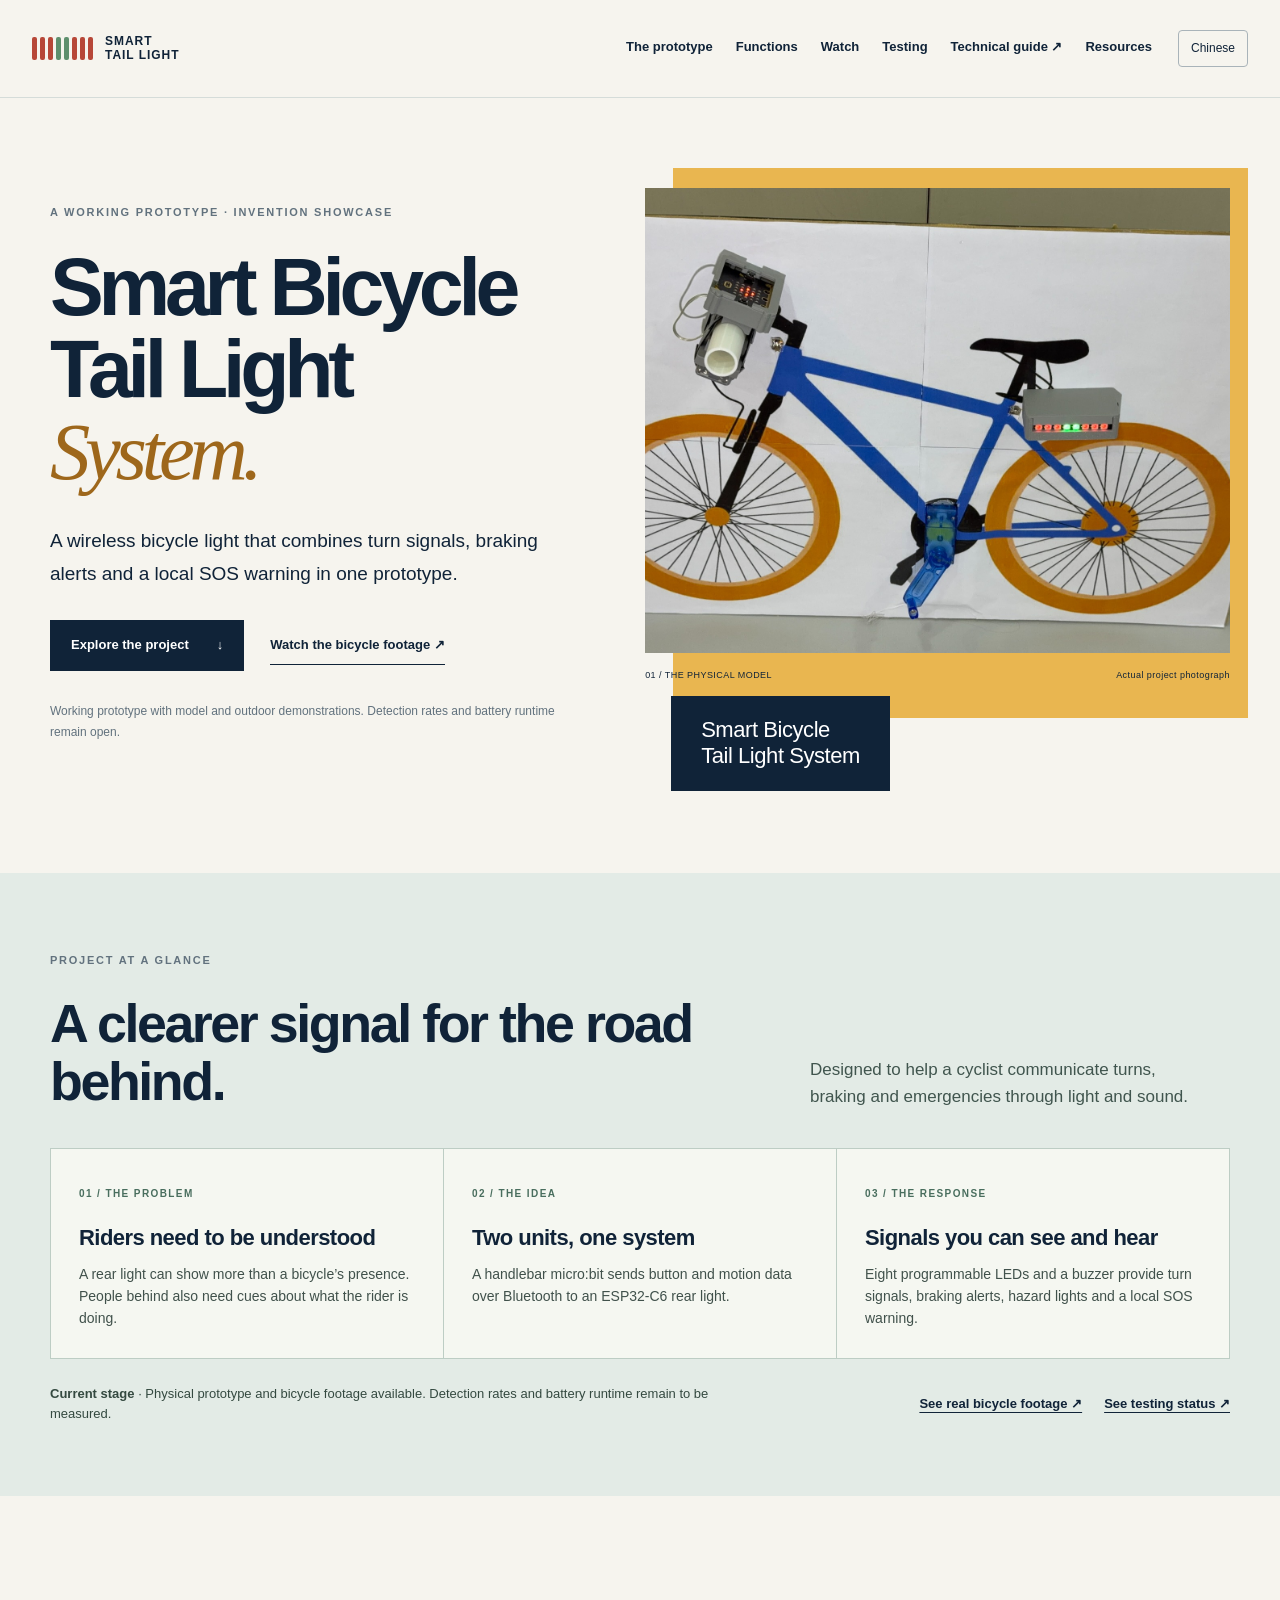
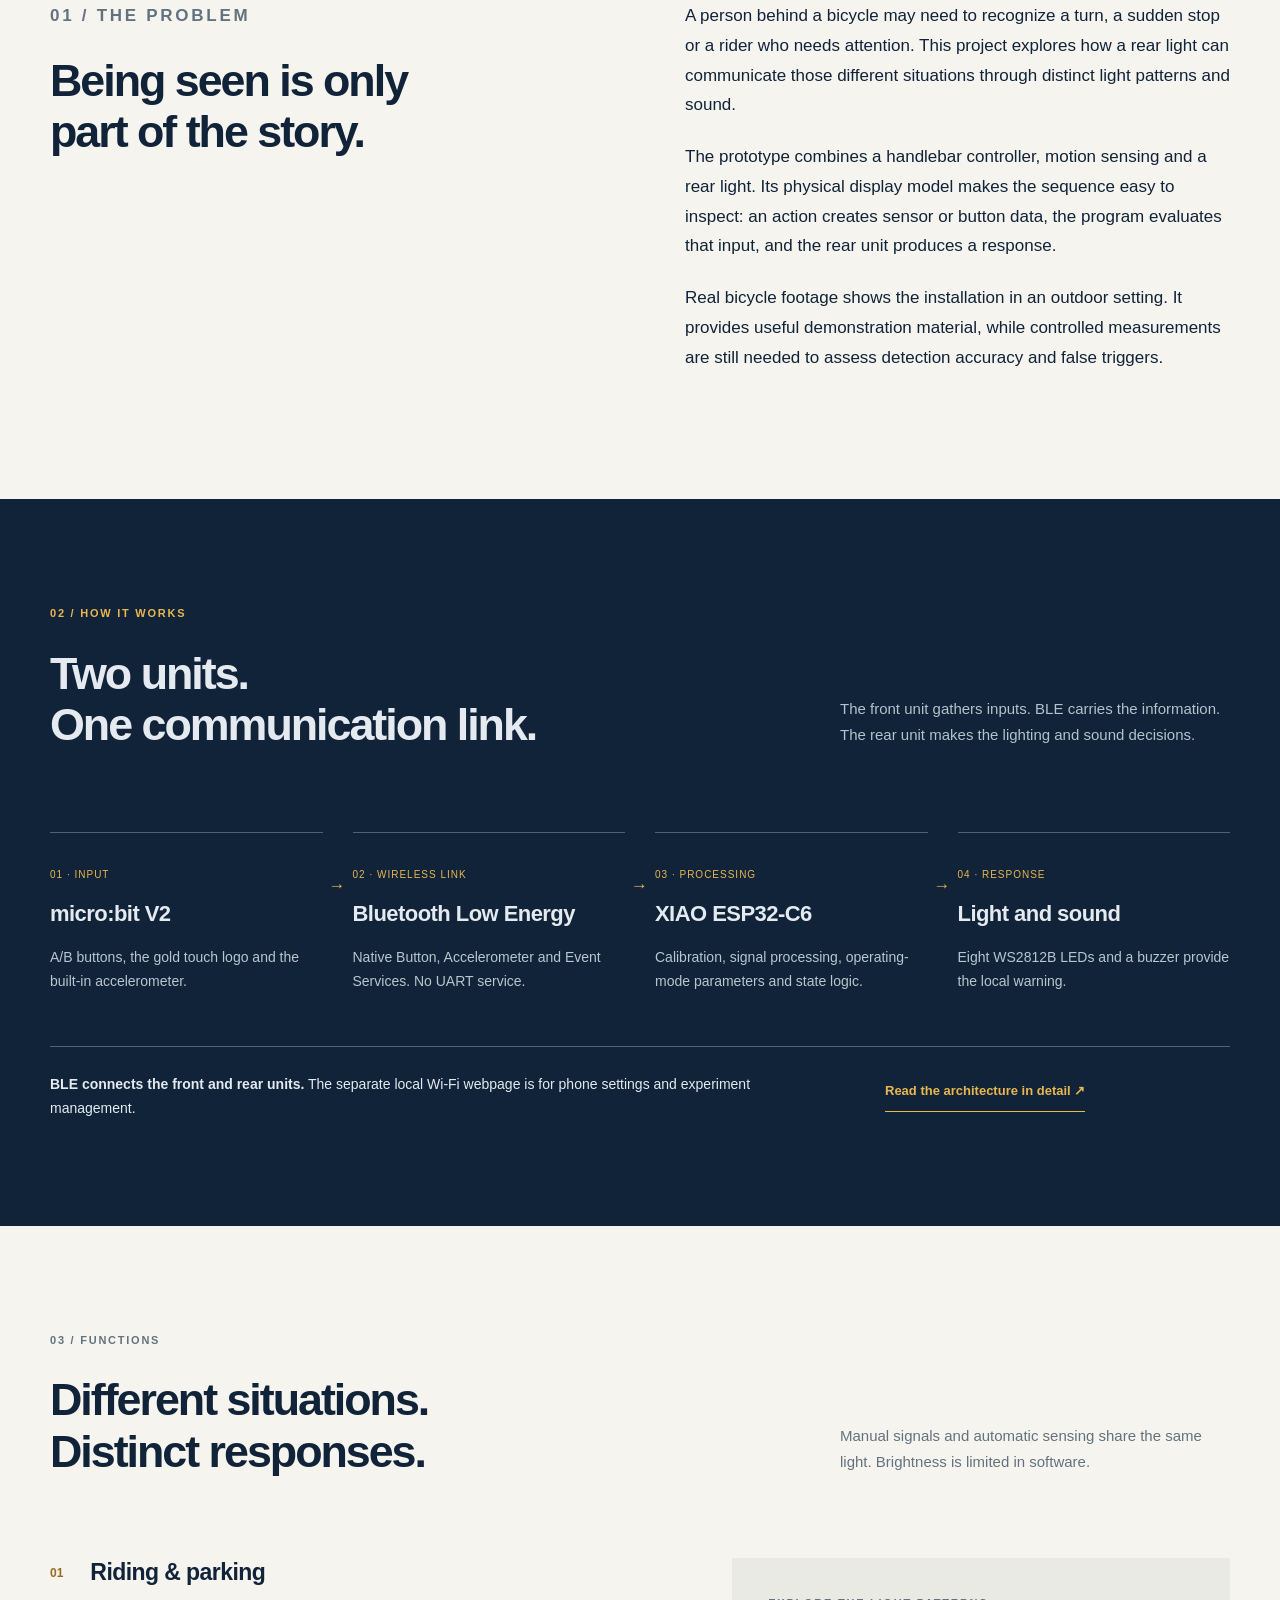
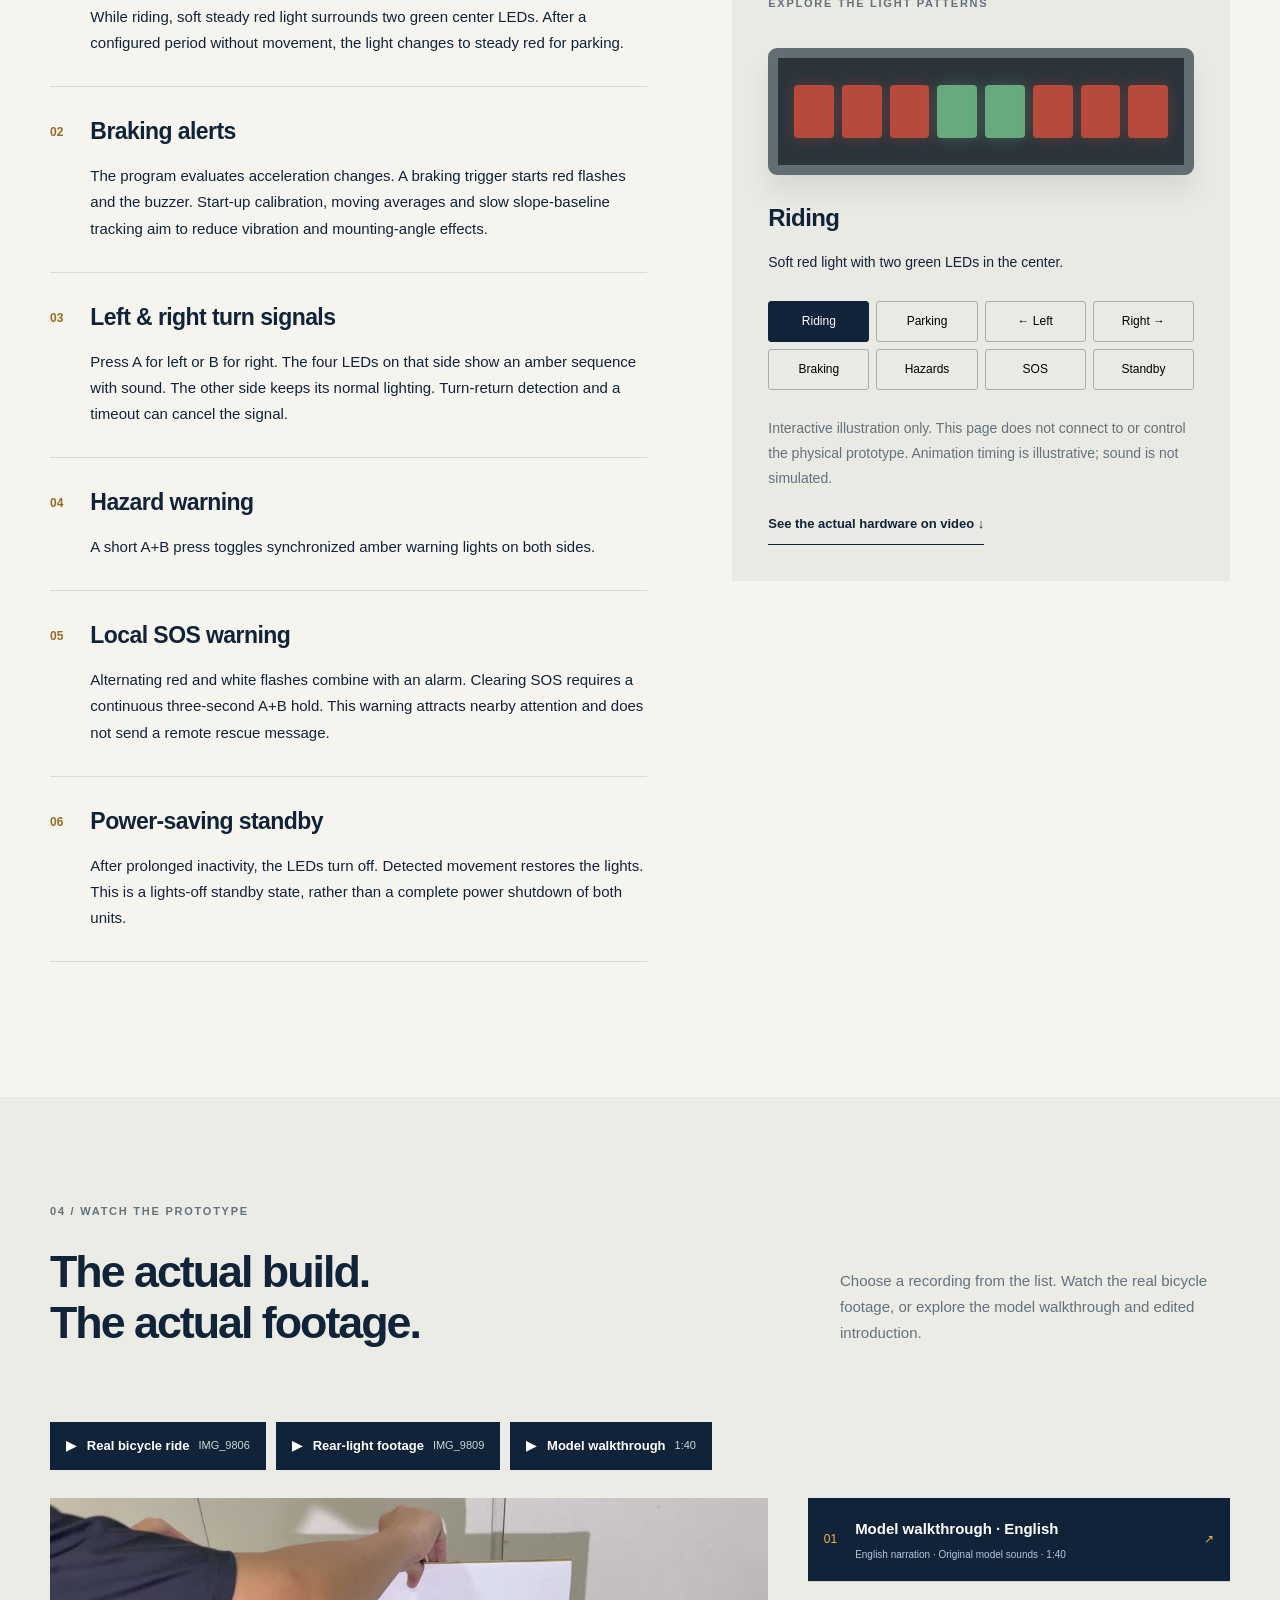
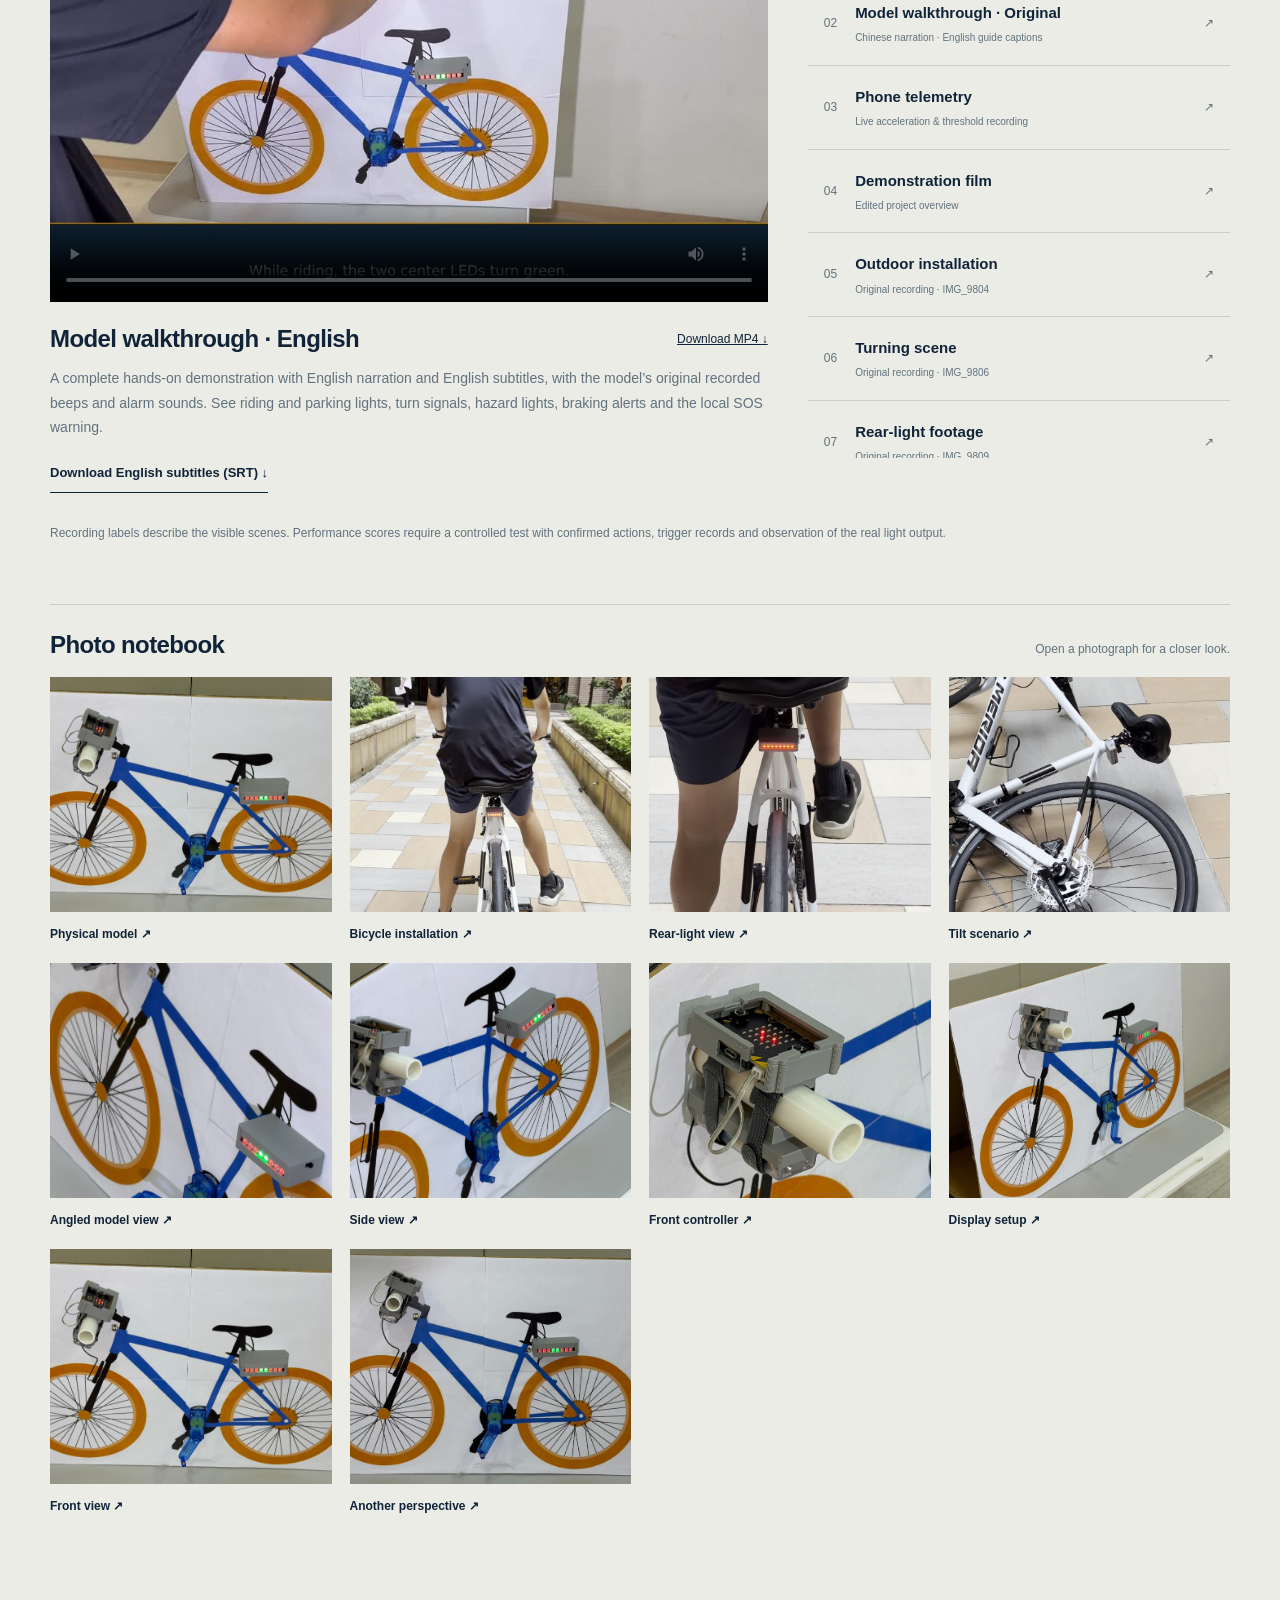
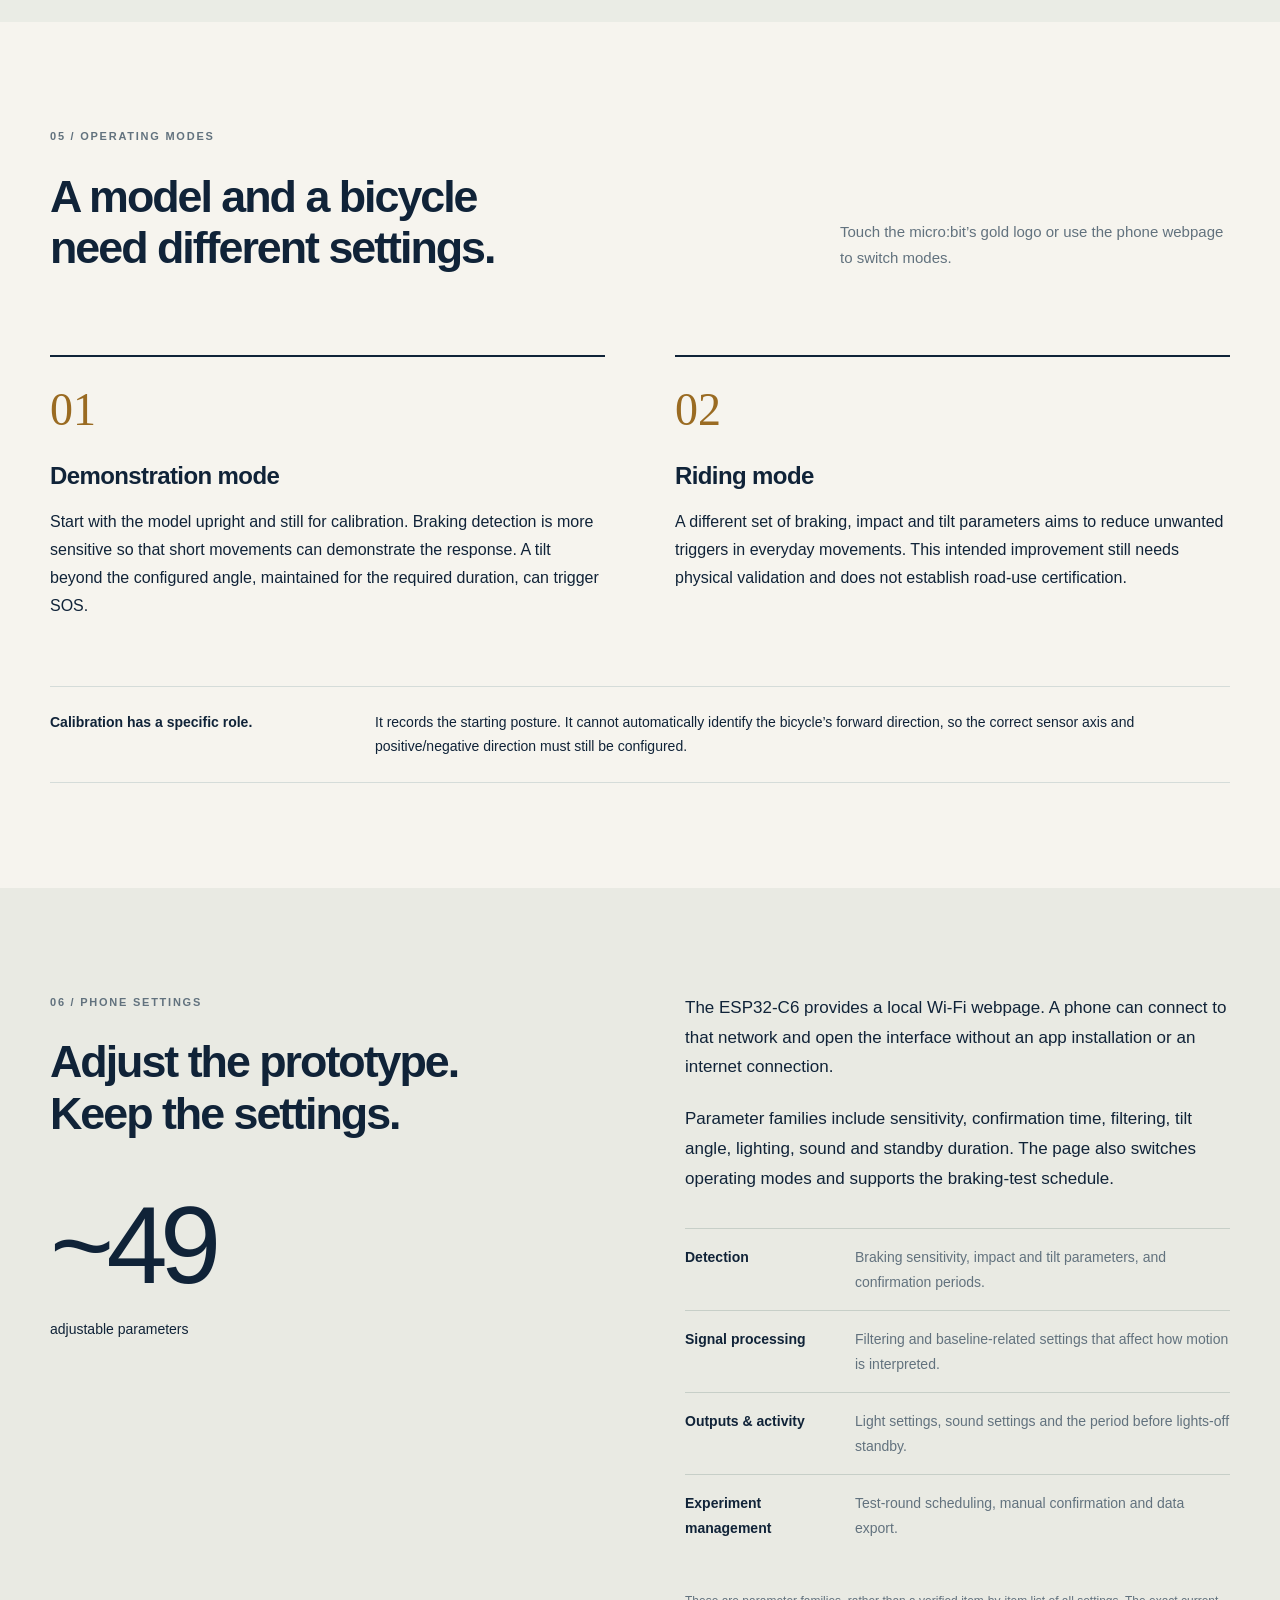
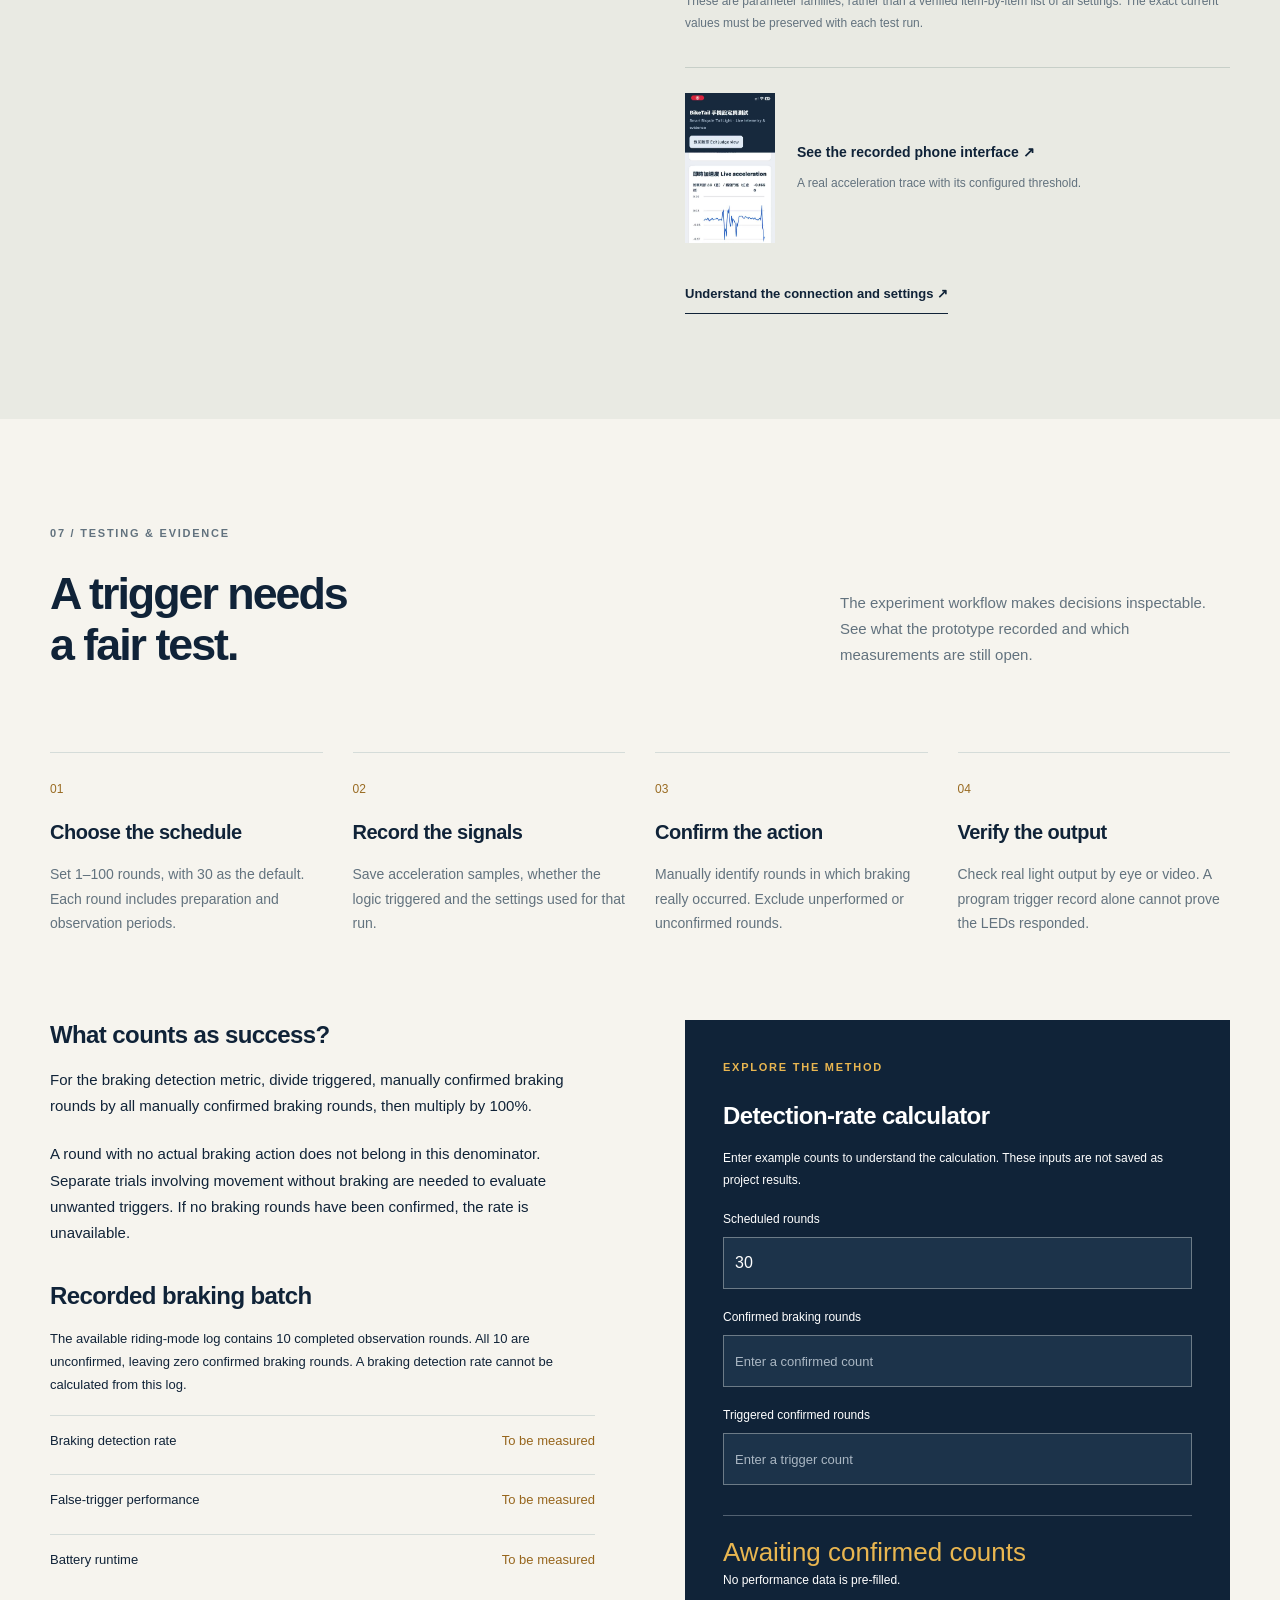
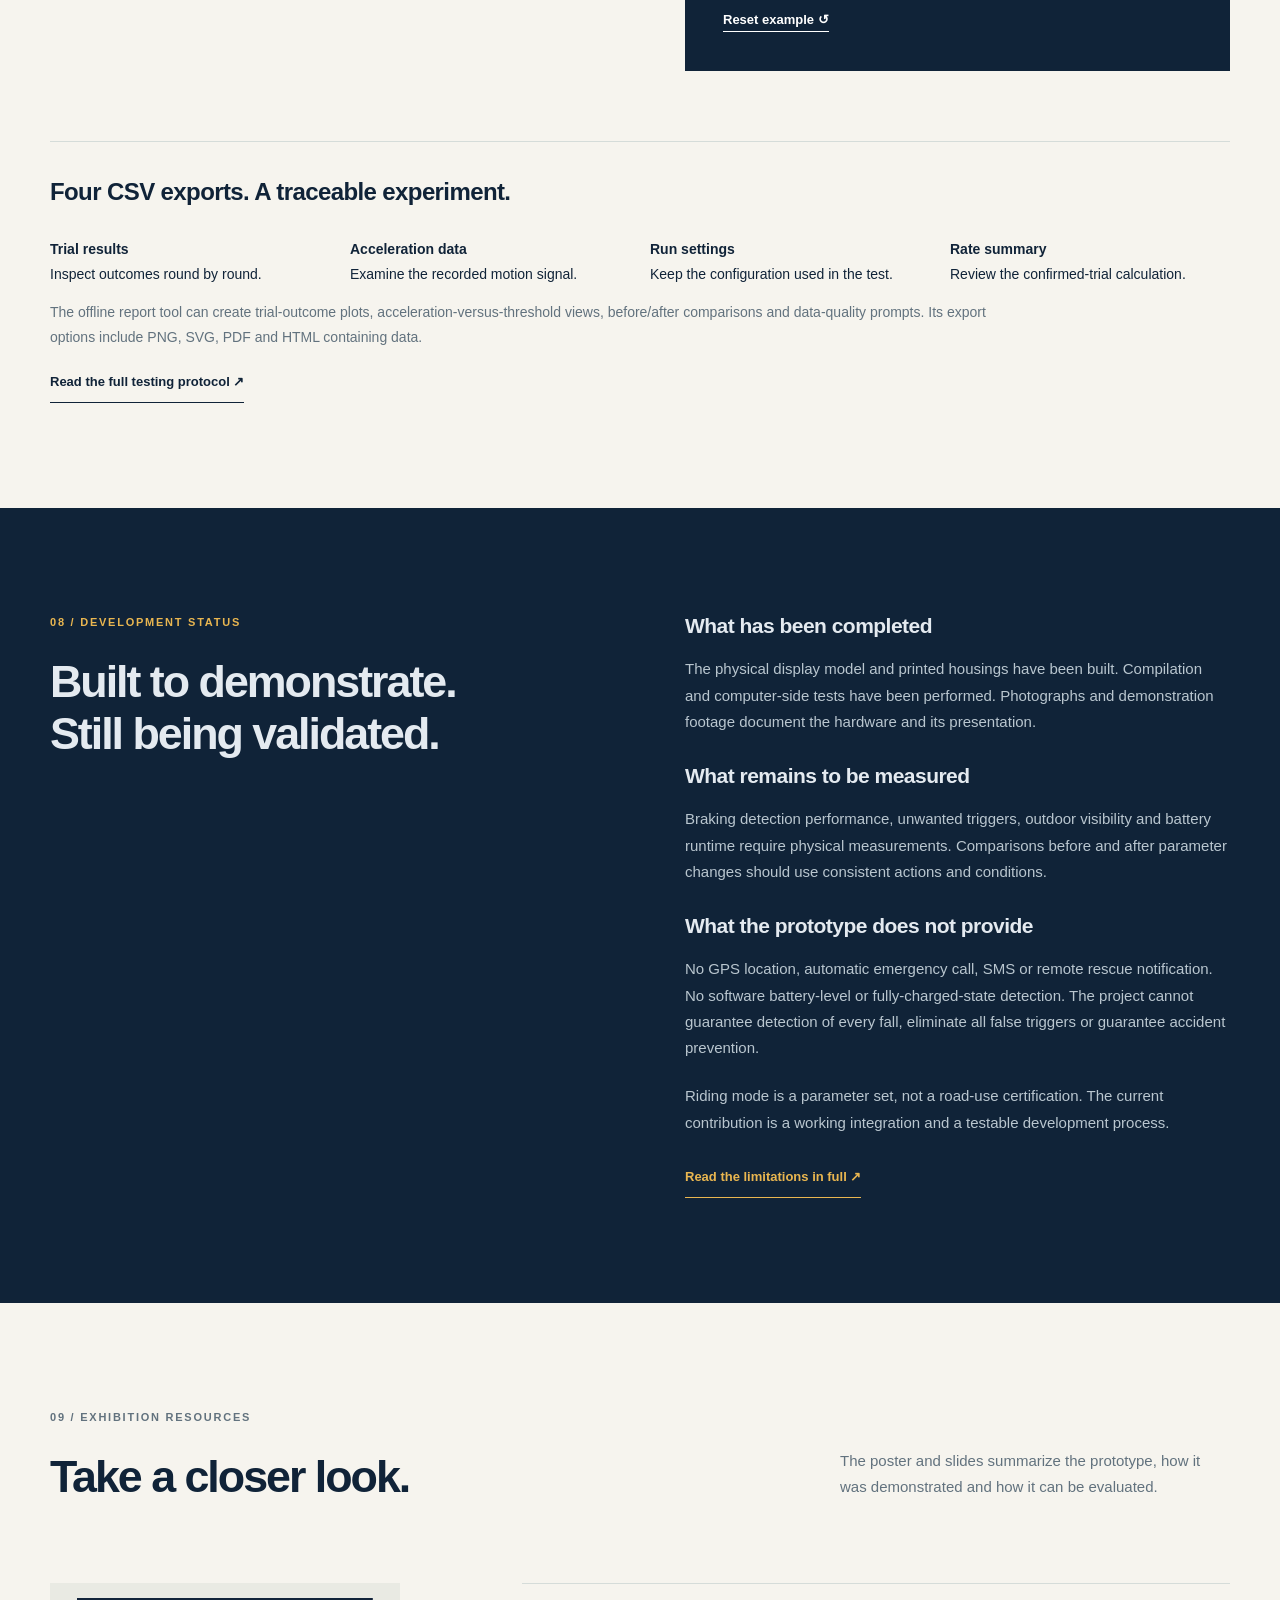
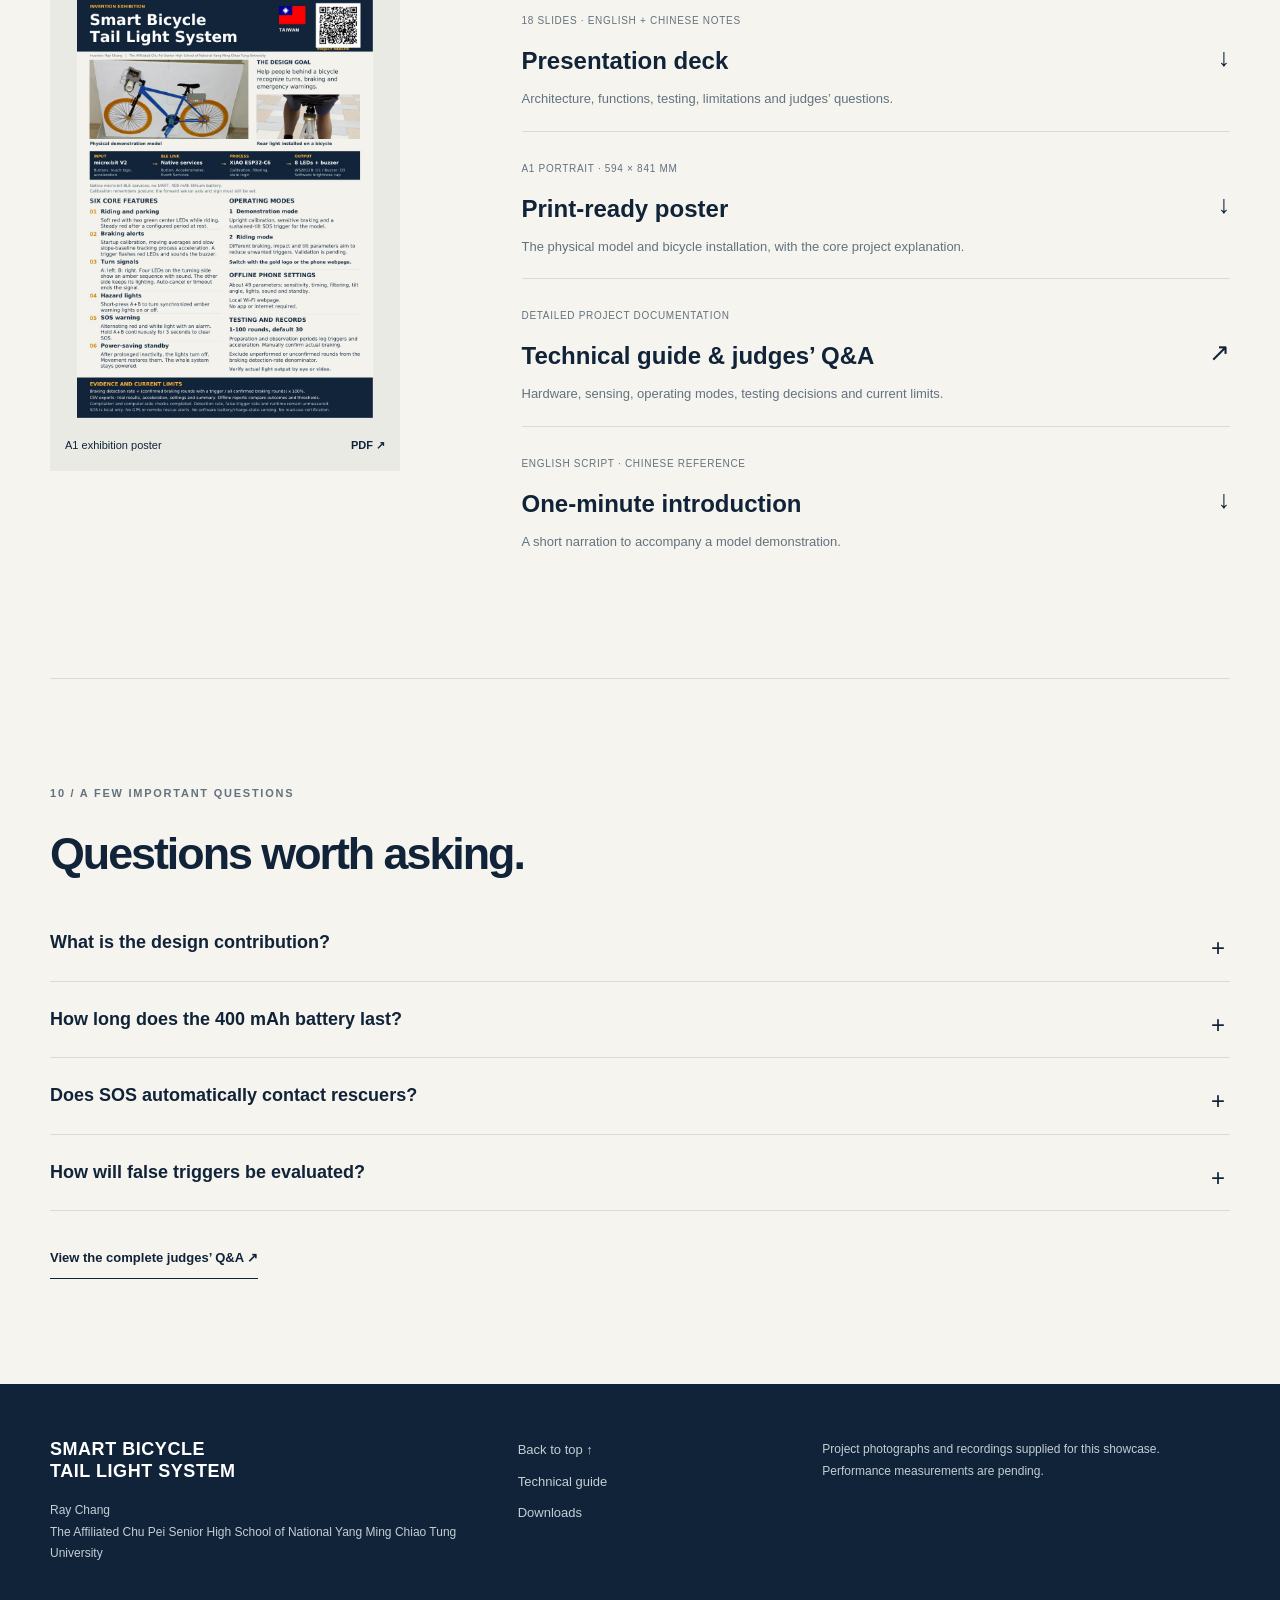
==== commit 79ee40da: "Load the matching language stylesheet for returning visitors" ====
--- a/index.html
+++ b/index.html
@@ -6,7 +6,7 @@
 <title>Smart Bicycle Tail Light System | A working invention prototype</title>
 <meta content="Explore a student-built bicycle tail light prototype through real photographs, demonstration videos, BLE architecture, offline settings and a transparent test method." name="description"/>
 <meta content="#102338" name="theme-color"/><meta content="Smart Bicycle Tail Light System" property="og:title"/><meta content="Manual signals, motion sensing and local light-and-sound warnings. Explore the actual prototype and its test method." property="og:description"/><meta content="website" property="og:type"/>
-<link href="styles.css" rel="stylesheet"/><script defer="" src="app.js"></script>
+<link href="styles.css?v=language" rel="stylesheet"/><script defer="" src="app.js"></script>
 <link href="https://raychang1227.github.io/bicycle-light/" rel="canonical"/><meta content="https://raychang1227.github.io/bicycle-light/" property="og:url"/><meta content="https://raychang1227.github.io/bicycle-light/assets/model.jpg" property="og:image"/></head>
 <body>
 <a class="skip" href="#main">Skip to content</a>
